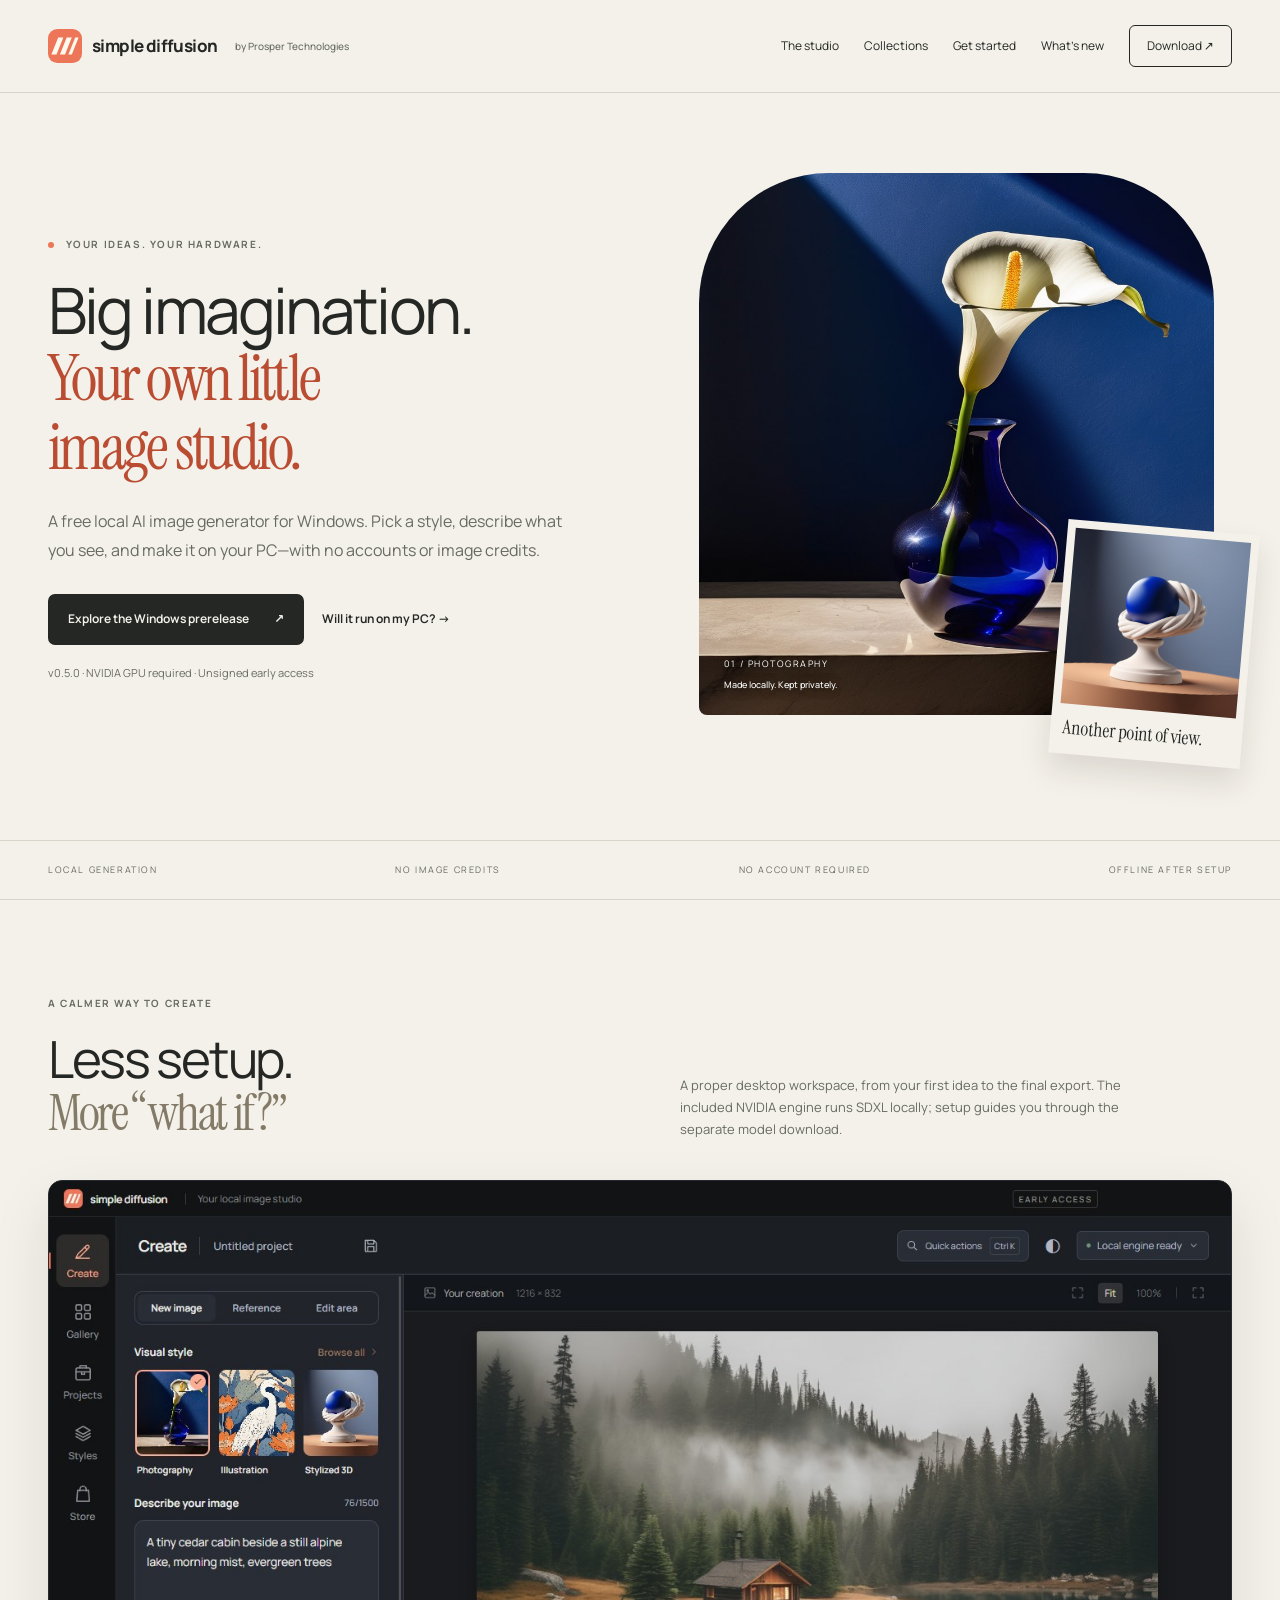
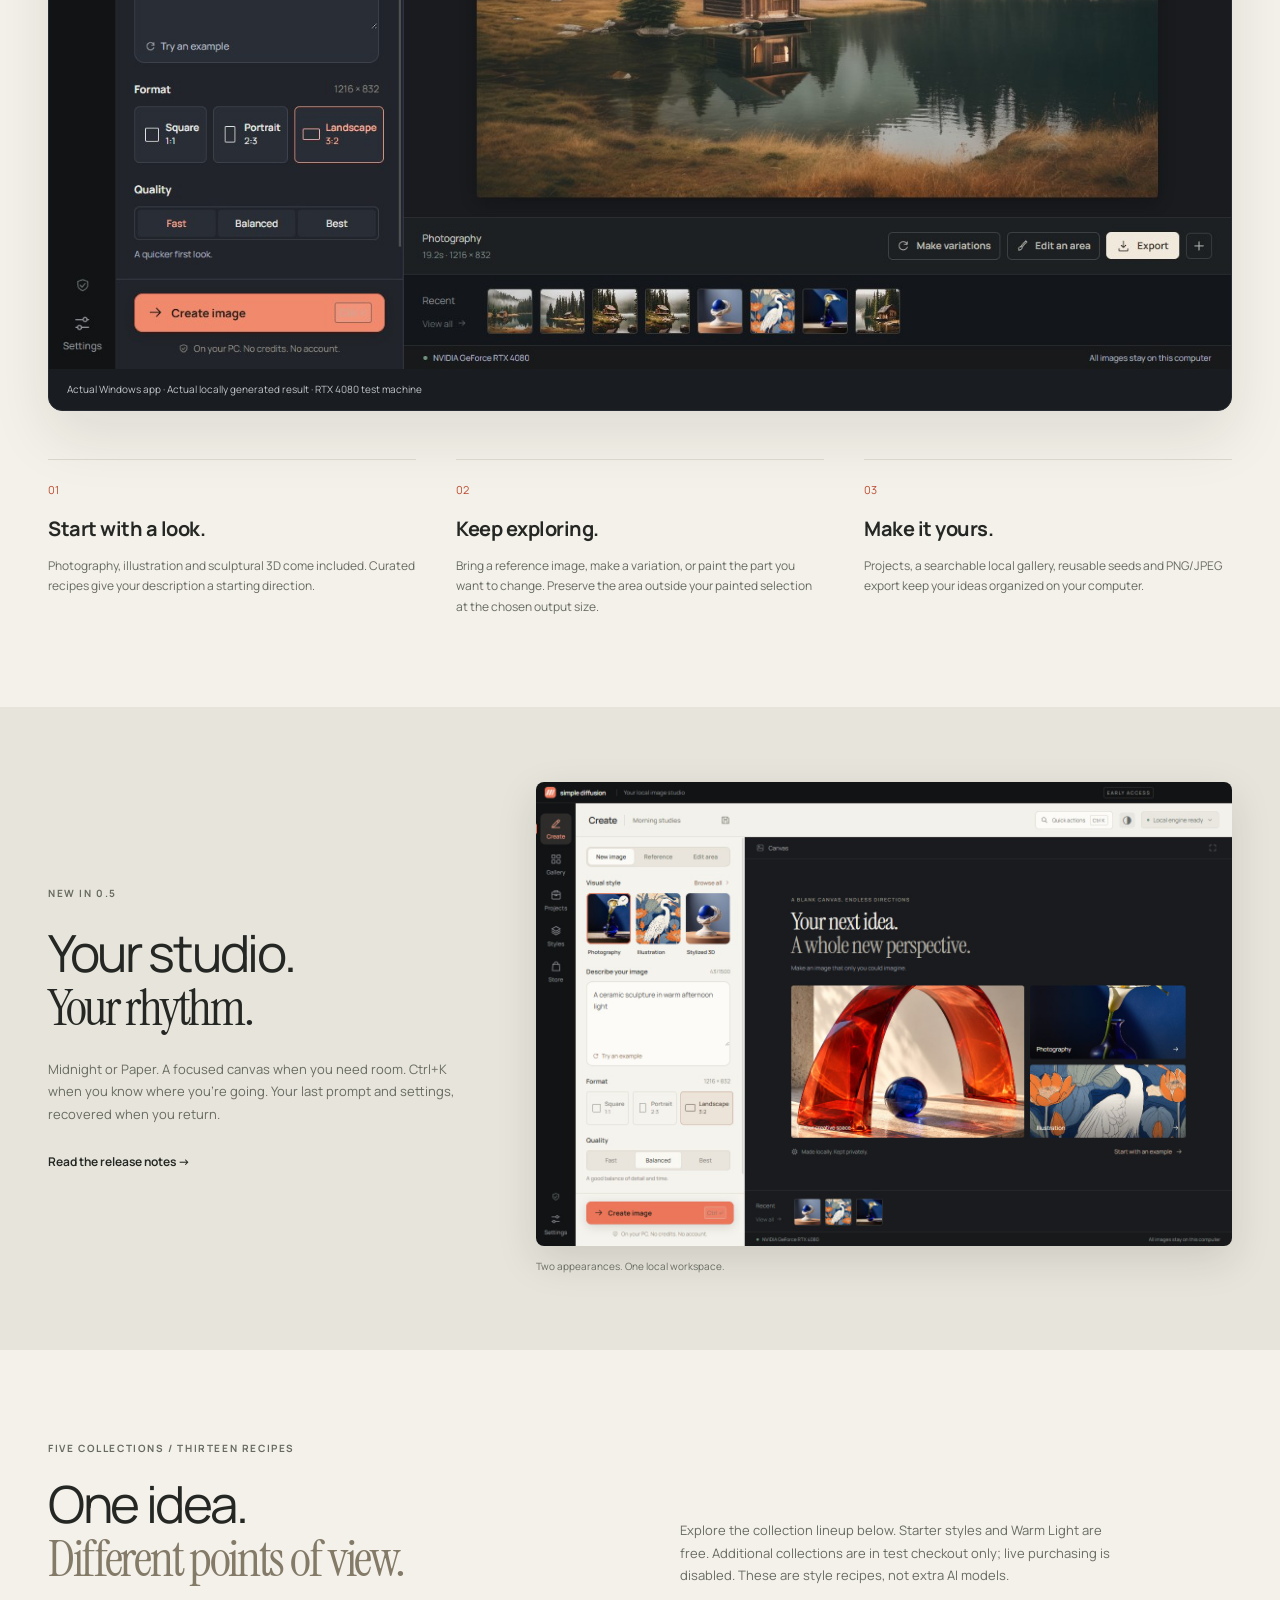
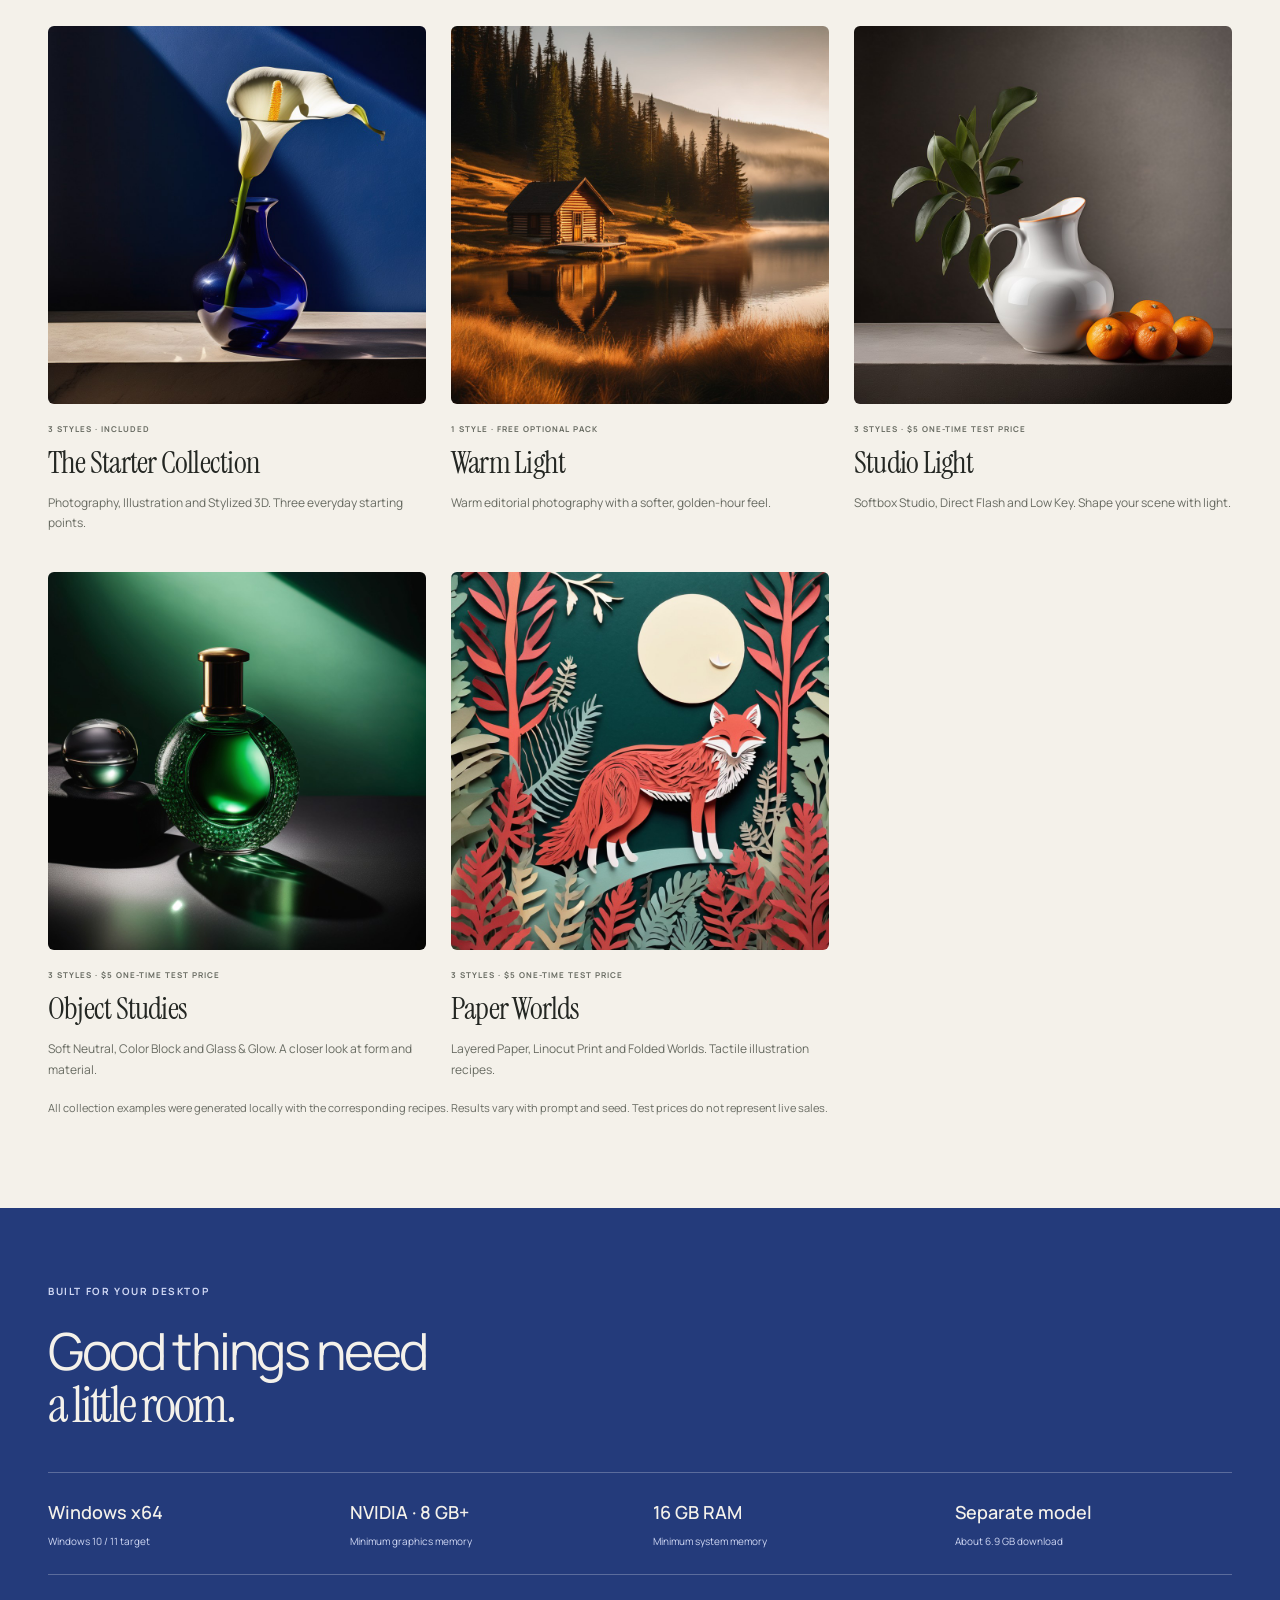
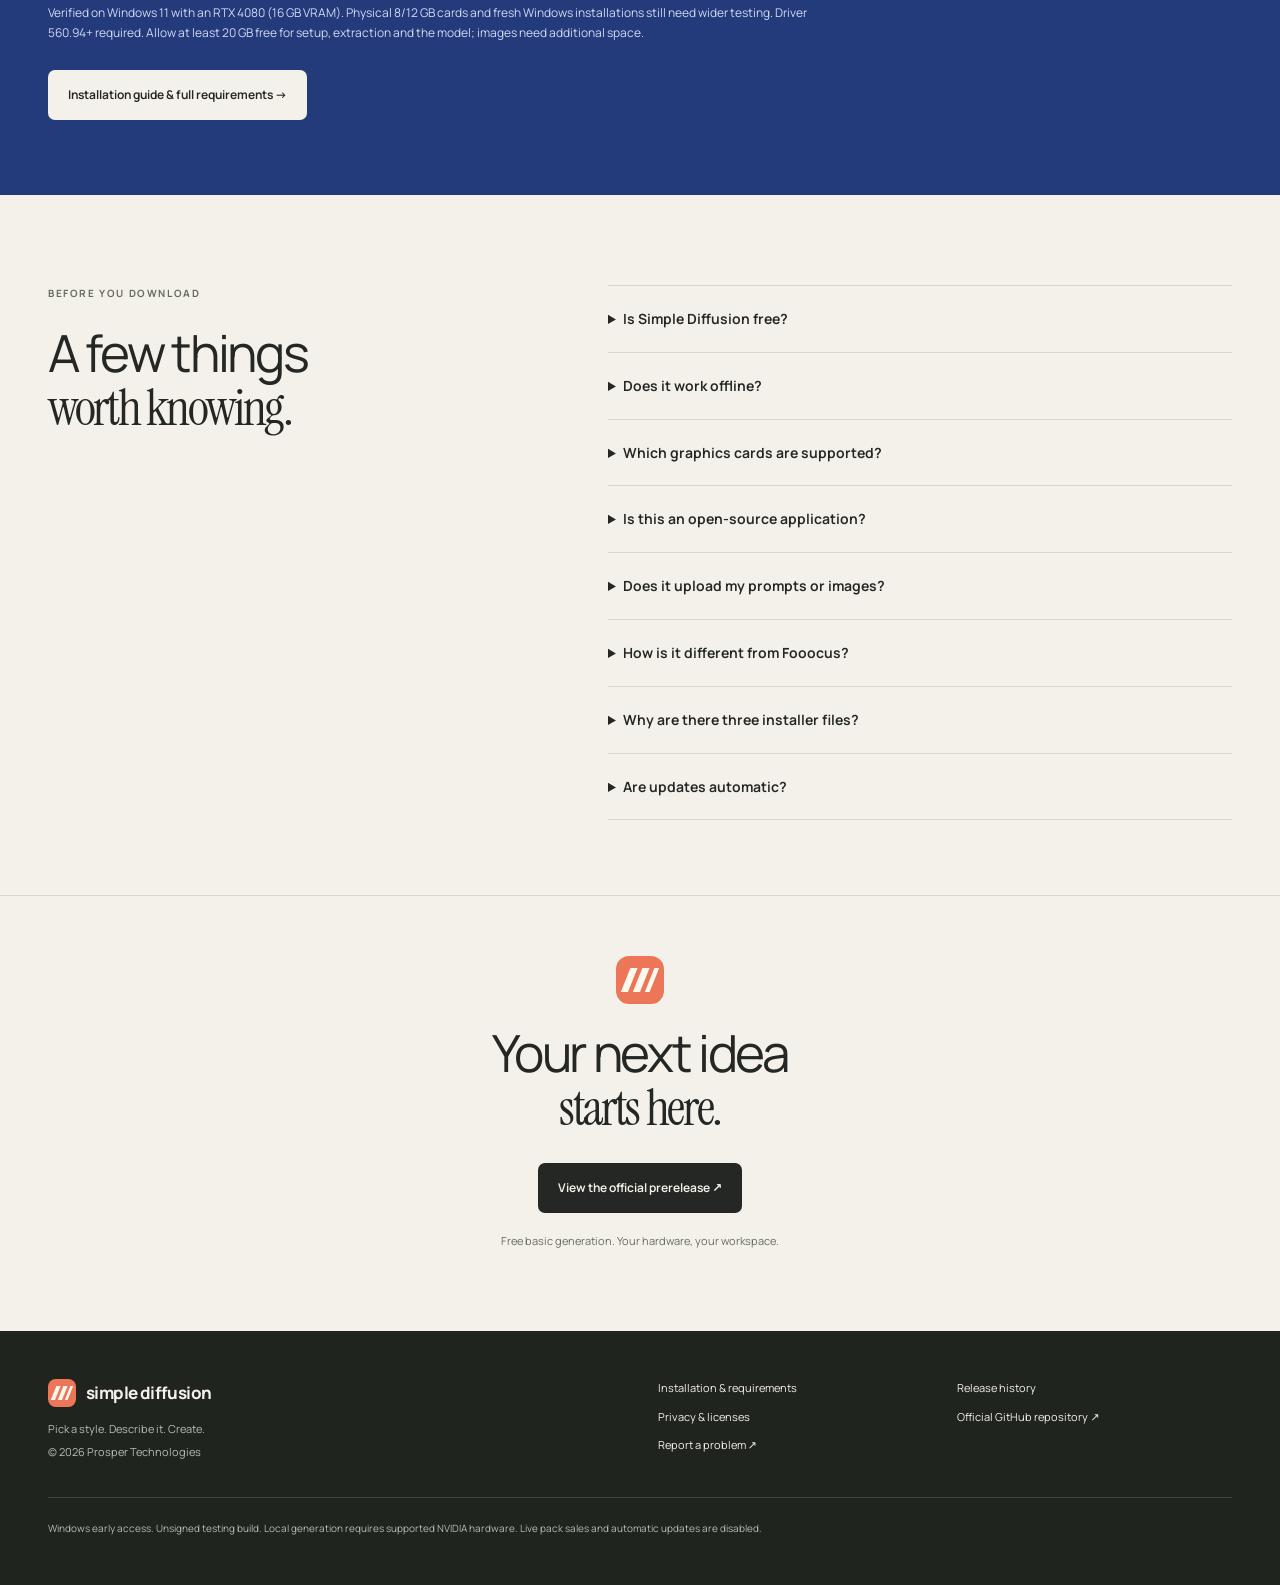
==== docs/index.html @ 2682911a "Rebuild Simple Diffusion product site and document 0.5.0 prerelease" ====
<!doctype html><html lang="en"><head><meta charset="utf-8"><meta name="viewport" content="width=device-width,initial-scale=1"><title>Simple Diffusion — Free Local AI Image Generator for Windows</title><meta name="description" content="Create images privately on your Windows PC with Simple Diffusion. Free local SDXL generation, curated styles, reference editing, projects and offline use after setup."><meta name="robots" content="index,follow"><link rel="canonical" href="https://prospertechnology.github.io/simple-diffusion/"><meta name="theme-color" content="#f4f1ea"><meta property="og:type" content="website"><meta property="og:title" content="Simple Diffusion — Free Local AI Image Generator for Windows"><meta property="og:description" content="Create images privately on your Windows PC with Simple Diffusion. Free local SDXL generation, curated styles, reference editing, projects and offline use after setup."><meta property="og:url" content="https://prospertechnology.github.io/simple-diffusion/"><meta property="og:image" content="https://prospertechnology.github.io/simple-diffusion/assets/studio.jpg"><meta property="og:image:alt" content="Simple Diffusion Windows studio showing an image generated locally"><meta name="twitter:card" content="summary_large_image"><link rel="icon" href="assets/mark.svg" type="image/svg+xml"><link rel="stylesheet" href="assets/site.css"><script type="application/ld+json">{"@context": "https://schema.org", "@type": "SoftwareApplication", "name": "Simple Diffusion", "applicationCategory": "MultimediaApplication", "operatingSystem": "Windows 10/11 (64-bit)", "softwareVersion": "0.5.0", "description": "Create images privately on your Windows PC with Simple Diffusion. Free local SDXL generation, curated styles, reference editing, projects and offline use after setup.", "url": "https://prospertechnology.github.io/simple-diffusion/", "downloadUrl": "https://github.com/ProsperTechnology/simple-diffusion/releases/tag/v0.5.0", "screenshot": "https://prospertechnology.github.io/simple-diffusion/assets/studio.jpg", "author": {"@type": "Organization", "name": "Prosper Technologies"}, "offers": {"@type": "Offer", "price": "0", "priceCurrency": "USD", "description": "Basic local generation; optional collections are separate."}, "softwareRequirements": "NVIDIA GPU with 8 GB or more VRAM, NVIDIA driver 560.94+, 16 GB RAM; separate SDXL model download."}</script></head><body><a class="skip" href="#main">Skip to content</a><header class="nav"><a class="brand" href="./"><img src="assets/mark.svg" alt="" width="34" height="34">simple diffusion<span>by Prosper Technologies</span></a><nav aria-label="Main navigation"><a href="index.html#features">The studio</a><a href="index.html#collections">Collections</a><a href="guide.html">Get started</a><a href="releases.html">What’s new</a><a class="nav-download" href="https://github.com/ProsperTechnology/simple-diffusion/releases/tag/v0.5.0">Download ↗</a></nav></header><main id="main"><section class="hero wrap"><div class="hero-copy"><div class="eyebrow"><i></i> YOUR IDEAS. YOUR HARDWARE.</div><h1>Big imagination.<br><em>Your own little<br>image studio.</em></h1><p class="lead">A free local AI image generator for Windows. Pick a style, describe what you see, and make it on your PC—with no accounts or image credits.</p><div class="hero-actions"><a class="button" href="https://github.com/ProsperTechnology/simple-diffusion/releases/tag/v0.5.0">Explore the Windows prerelease <span>↗</span></a><a class="text-link" href="guide.html#requirements">Will it run on my PC? →</a></div><p class="fine">v0.5.0 · NVIDIA GPU required · Unsigned early access</p></div><div class="hero-art"><img src="assets/photography.jpg" alt="Sculptural cobalt and cream vase with a white calla lily, generated locally in Simple Diffusion" width="960" height="960" fetchpriority="high"><span class="image-label">01 / PHOTOGRAPHY<br><b>Made locally. Kept privately.</b></span><div class="small-art"><img src="assets/sculpture.jpg" alt="Locally generated sculptural 3D study" width="960" height="960"><span>Another point of view.</span></div></div></section>
<div class="promise wrap"><span>LOCAL GENERATION</span><span>NO IMAGE CREDITS</span><span>NO ACCOUNT REQUIRED</span><span>OFFLINE AFTER SETUP</span></div>
<section class="studio-section wrap" id="features"><div class="section-heading"><span class="eyebrow">A CALMER WAY TO CREATE</span><h2>Less setup.<br><em>More “what if?”</em></h2><p>A proper desktop workspace, from your first idea to the final export. The included NVIDIA engine runs SDXL locally; setup guides you through the separate model download.</p></div><figure class="app-shot"><img src="assets/studio.jpg" alt="Simple Diffusion 0.5 Midnight interface showing a locally generated alpine cabin, prompt controls, style selection and export tools" width="1440" height="960" loading="lazy"><figcaption>Actual Windows app · Actual locally generated result · RTX 4080 test machine</figcaption></figure><div class="feature-grid"><article><span>01</span><h3>Start with a look.</h3><p>Photography, illustration and sculptural 3D come included. Curated recipes give your description a starting direction.</p></article><article><span>02</span><h3>Keep exploring.</h3><p>Bring a reference image, make a variation, or paint the part you want to change. Preserve the area outside your painted selection at the chosen output size.</p></article><article><span>03</span><h3>Make it yours.</h3><p>Projects, a searchable local gallery, reusable seeds and PNG/JPEG export keep your ideas organized on your computer.</p></article></div></section>
<section class="new-section"><div class="wrap new-grid"><div><span class="eyebrow">NEW IN 0.5</span><h2>Your studio.<br><em>Your rhythm.</em></h2><p>Midnight or Paper. A focused canvas when you need room. Ctrl+K when you know where you’re going. Your last prompt and settings, recovered when you return.</p><a class="text-link" href="releases.html">Read the release notes →</a></div><figure><img src="assets/paper-studio.jpg" alt="Simple Diffusion in the alternative Paper appearance" width="1440" height="960" loading="lazy"><figcaption>Two appearances. One local workspace.</figcaption></figure></div></section>
<section class="wrap collections" id="collections"><div class="section-heading"><span class="eyebrow">FIVE COLLECTIONS / THIRTEEN RECIPES</span><h2>One idea.<br><em>Different points of view.</em></h2><p>Explore the collection lineup below. Starter styles and Warm Light are free. Additional collections are in test checkout only; live purchasing is disabled. These are style recipes, not extra AI models.</p></div><div class="pack-grid"><article class="pack"><img src="assets/photography.jpg" alt="Locally generated The Starter Collection example" width="960" height="960" loading="lazy"><div><span class="eyebrow">3 styles · Included</span><h3>The Starter Collection</h3><p>Photography, Illustration and Stylized 3D. Three everyday starting points.</p></div></article><article class="pack"><img src="assets/warm-light.jpg" alt="Locally generated Warm Light example" width="960" height="960" loading="lazy"><div><span class="eyebrow">1 style · Free optional pack</span><h3>Warm Light</h3><p>Warm editorial photography with a softer, golden-hour feel.</p></div></article><article class="pack"><img src="assets/studio-light.jpg" alt="Locally generated Studio Light example" width="960" height="960" loading="lazy"><div><span class="eyebrow">3 styles · $5 one-time TEST price</span><h3>Studio Light</h3><p>Softbox Studio, Direct Flash and Low Key. Shape your scene with light.</p></div></article><article class="pack"><img src="assets/object-studies.jpg" alt="Locally generated Object Studies example" width="960" height="960" loading="lazy"><div><span class="eyebrow">3 styles · $5 one-time TEST price</span><h3>Object Studies</h3><p>Soft Neutral, Color Block and Glass & Glow. A closer look at form and material.</p></div></article><article class="pack"><img src="assets/paper-worlds.jpg" alt="Locally generated Paper Worlds example" width="960" height="960" loading="lazy"><div><span class="eyebrow">3 styles · $5 one-time TEST price</span><h3>Paper Worlds</h3><p>Layered Paper, Linocut Print and Folded Worlds. Tactile illustration recipes.</p></div></article></div><p class="fine">All collection examples were generated locally with the corresponding recipes. Results vary with prompt and seed. Test prices do not represent live sales.</p></section>
<section class="requirements-band"><div class="wrap"><span class="eyebrow">BUILT FOR YOUR DESKTOP</span><h2>Good things need<br><em>a little room.</em></h2><div class="requirements-grid"><div><b>Windows x64</b><span>Windows 10 / 11 target</span></div><div><b>NVIDIA · 8 GB+</b><span>Minimum graphics memory</span></div><div><b>16 GB RAM</b><span>Minimum system memory</span></div><div><b>Separate model</b><span>About 6.9 GB download</span></div></div><p>Verified on Windows 11 with an RTX 4080 (16 GB VRAM). Physical 8/12 GB cards and fresh Windows installations still need wider testing. Driver 560.94+ required. Allow at least 20 GB free for setup, extraction and the model; images need additional space.</p><a class="button light" href="guide.html">Installation guide & full requirements →</a></div></section>
<section class="wrap faq"><div><span class="eyebrow">BEFORE YOU DOWNLOAD</span><h2>A few things<br><em>worth knowing.</em></h2></div><div><details><summary>Is Simple Diffusion free?</summary><p>Basic local image generation and the three starter styles are free, with no image credits or account requirement. Warm Light is a free optional recipe pack. Three additional collections currently have $5 one-time TEST checkout pages; live sales are disabled.</p></details><details><summary>Does it work offline?</summary><p>Generation works offline after the separate model download and setup. Model setup needs internet access. Opening GitHub release pages or the optional test checkout opens an external website.</p></details><details><summary>Which graphics cards are supported?</summary><p>This release requires an NVIDIA GPU with at least 8 GB VRAM, driver 560.94 or newer, and 16 GB system RAM. It has been tested on an RTX 4080 with 16 GB VRAM. Physical 8 GB and 12 GB cards still need validation. AMD, Intel, CPU-only and macOS generation are not supported in this release.</p></details><details><summary>Is this an open-source application?</summary><p>No. This repository contains public product information and release downloads. Application source is maintained privately. Third-party components retain their own licenses.</p></details><details><summary>Does it upload my prompts or images?</summary><p>The app generates locally, has no telemetry and sends no prompts or images to an image-generation service. Its gallery, projects, references and draft recovery are stored on your PC. External GitHub and Lemon Squeezy pages have their own privacy policies.</p></details><details><summary>How is it different from Fooocus?</summary><p>Simple Diffusion focuses on a Windows desktop workflow: an installer, curated recipe styles, projects, a local gallery and guided editing. No head-to-head quality, speed or memory superiority has been established.</p></details><details><summary>Why are there three installer files?</summary><p>The bundled NVIDIA engine is large. Download the setup .exe and both numbered .bin files from the same release, keep all three together, and open the setup .exe. Model weights download separately.</p></details><details><summary>Are updates automatic?</summary><p>The app contains an updater designed to verify a signed release manifest and a Windows-signed installer. Live update checks and installation are disabled in this unsigned early-access build. Use the official release page for manual downloads.</p></details></div></section><section class="wrap final-cta"><img src="assets/mark.svg" alt="" width="48" height="48"><h2>Your next idea<br><em>starts here.</em></h2><a class="button" href="https://github.com/ProsperTechnology/simple-diffusion/releases/tag/v0.5.0">View the official prerelease ↗</a><p class="fine">Free basic generation. Your hardware, your workspace.</p></section></main><footer class="footer"><div><a class="brand" href="./"><img src="assets/mark.svg" alt="" width="28" height="28">simple diffusion</a><p>Pick a style. Describe it. Create.</p><small>© 2026 Prosper Technologies</small></div><div><a href="guide.html">Installation & requirements</a><a href="releases.html">Release history</a><a href="privacy.html">Privacy & licenses</a><a href="https://github.com/ProsperTechnology/simple-diffusion">Official GitHub repository ↗</a><a href="https://github.com/ProsperTechnology/simple-diffusion/issues">Report a problem ↗</a></div><p class="footnote">Windows early access. Unsigned testing build. Local generation requires supported NVIDIA hardware. Live pack sales and automatic updates are disabled.</p></footer></body></html>
---- docs/assets/site.css ----
@font-face{font-family:Manrope;src:url(Manrope.ttf) format('truetype');font-weight:200 800;font-display:swap}@font-face{font-family:Editorial;src:url(InstrumentSerif.ttf) format('truetype');font-display:swap}
:root{--paper:#f4f1ea;--ink:#242723;--muted:#686b62;--line:#d9d5ca;--accent:#ba4c32;--coral:#ed7658;--blue:#243b7b;font:14px/1.7 Manrope,system-ui,sans-serif;color:var(--ink);background:var(--paper);scroll-behavior:smooth}*{box-sizing:border-box}body{margin:0}a{color:inherit;text-underline-offset:4px}img{display:block;max-width:100%;height:auto}button,input{font:inherit}h1,h2,h3,p,figure{margin:0}h1,h2{font-weight:400;letter-spacing:-.045em;line-height:1.03}h1{font-size:clamp(46px,5vw,78px)}h2{font-size:clamp(38px,4vw,58px)}h1 em,h2 em{font-family:Editorial,Georgia,serif;font-weight:400;font-style:normal}h3{font-size:20px;letter-spacing:-.025em;line-height:1.25}p{color:var(--muted)}.wrap{max-width:1280px;margin:auto;padding-left:48px;padding-right:48px}.nav{display:flex;justify-content:space-between;align-items:center;gap:24px;padding:25px 48px;border-bottom:1px solid var(--line);max-width:1536px;margin:auto}.brand{display:flex;align-items:center;gap:10px;text-decoration:none;font-size:17px;font-weight:750;letter-spacing:-.6px;white-space:nowrap}.brand>span{font-size:10px;font-weight:500;letter-spacing:0;margin-left:8px;color:var(--muted)}.nav nav{display:flex;align-items:center;gap:25px;font-size:12px}.nav nav a{text-decoration:none}.nav a:hover,.text-link:hover{color:var(--accent)}.nav-download{padding:10px 17px;border:1px solid var(--ink);border-radius:6px}.hero{display:grid;grid-template-columns:1.1fr 1fr;gap:65px;align-items:center;padding-top:80px;padding-bottom:95px}.eyebrow{display:block;font-size:10px;font-weight:700;letter-spacing:1.6px;text-transform:uppercase;color:var(--muted);margin-bottom:24px}.eyebrow i{display:inline-block;width:6px;height:6px;background:var(--coral);border-radius:50%;margin-right:8px;vertical-align:middle}.hero h1 em{color:var(--accent)}.lead{font-size:16px;line-height:1.8;margin-top:26px;max-width:520px}.hero-actions{display:flex;flex-wrap:wrap;align-items:center;gap:18px;margin-top:30px}.button{display:inline-flex;align-items:center;justify-content:space-between;gap:25px;background:var(--ink);color:var(--paper);padding:15px 20px;font-size:12px;font-weight:650;border-radius:7px;text-decoration:none;transition:transform .2s,background .2s}.button:hover{background:var(--accent);transform:translateY(-2px)}.text-link{font-size:12px;font-weight:650;text-decoration:none}.fine{font-size:11px;line-height:1.8;margin-top:18px}.hero-art{position:relative;padding-right:18px;padding-bottom:30px}.hero-art>img{width:100%;border-radius:130px 130px 8px 8px;aspect-ratio:.95;object-fit:cover}.image-label{position:absolute;bottom:53px;left:25px;color:#fff;font-size:9px;letter-spacing:1.5px;text-shadow:0 1px 12px #000}.image-label b{display:block;letter-spacing:0;font-weight:500;margin-top:6px}.small-art{position:absolute;width:36%;right:-18px;bottom:-16px;padding:8px;background:var(--paper);transform:rotate(5deg);box-shadow:0 15px 30px #25221620}.small-art img{aspect-ratio:1;object-fit:cover}.small-art span{display:block;font-family:Editorial,serif;font-size:19px;padding:8px 4px 2px}.promise{display:flex;justify-content:space-between;border-top:1px solid var(--line);border-bottom:1px solid var(--line);padding-top:21px;padding-bottom:21px;font-size:9px;letter-spacing:1.6px;color:var(--muted)}.studio-section{padding-top:95px;padding-bottom:90px}.section-heading{display:grid;grid-template-columns:1fr 1fr;gap:20px 80px;align-items:end;margin-bottom:40px}.section-heading .eyebrow{grid-column:1/-1;margin:0}.section-heading p{font-size:13px;max-width:450px}.section-heading h2 em{color:#837a68}.app-shot{background:#191c21;border:1px solid #272b31;border-radius:14px;overflow:hidden;box-shadow:0 25px 60px #201e181a}.app-shot img{width:100%}.app-shot figcaption{padding:12px 18px;color:#c1c7cc;font-size:10px}.feature-grid{display:grid;grid-template-columns:repeat(3,1fr);gap:40px;margin-top:48px}.feature-grid article{border-top:1px solid var(--line);padding-top:17px}.feature-grid article>span{color:var(--accent);font-size:11px}.feature-grid h3{margin:15px 0}.feature-grid p{font-size:12px}.new-section{background:#e7e4db;padding:75px 0}.new-grid{display:grid;grid-template-columns:.75fr 1.25fr;align-items:center;gap:70px}.new-grid p{font-size:13px;margin:24px 0}.new-grid figure img{border-radius:8px;box-shadow:0 14px 40px #201e1820}.new-grid figcaption{font-size:10px;color:var(--muted);margin-top:12px}.collections{padding-top:90px;padding-bottom:90px}.pack-grid{display:grid;grid-template-columns:repeat(3,1fr);gap:38px 25px}.pack img{aspect-ratio:1;object-fit:cover;border-radius:6px}.pack div{padding-top:18px}.pack .eyebrow{font-size:8px;margin:0 0 9px;letter-spacing:1px}.pack h3{font-family:Editorial,Georgia,serif;font-size:31px;font-weight:400}.pack p{font-size:12px;margin-top:10px}.requirements-band{background:var(--blue);color:var(--paper);padding:75px 0}.requirements-band .eyebrow,.requirements-band p{color:#d0d8f4}.requirements-grid{display:grid;grid-template-columns:repeat(4,1fr);gap:25px;margin:40px 0 28px;border-top:1px solid #ffffff40;border-bottom:1px solid #ffffff40;padding:24px 0}.requirements-grid b{font-size:18px;font-weight:550}.requirements-grid span{display:block;font-size:10px;color:#d0d8f4;margin-top:5px}.requirements-band p{font-size:12px;max-width:760px}.requirements-band .button{margin-top:26px}.button.light{background:var(--paper);color:var(--ink)}.faq{display:grid;grid-template-columns:1fr 1.3fr;gap:80px;padding-top:90px;padding-bottom:75px}details{border-bottom:1px solid var(--line);padding:21px 0}details:first-child{border-top:1px solid var(--line)}summary{cursor:pointer;font-size:14px;font-weight:650;padding-right:20px}details p{font-size:12px;margin-top:15px}.final-cta{border-top:1px solid var(--line);padding-top:60px;padding-bottom:80px;text-align:center}.final-cta img{margin:0 auto 22px}.final-cta .button{margin-top:28px}.footer{background:#20241f;color:var(--paper);padding:48px;display:grid;grid-template-columns:1fr 1fr;gap:35px;max-width:1536px;margin:auto}.footer p,.footer small{color:#b5bdb0;font-size:11px;margin-top:12px}.footer>div:nth-child(2){display:grid;grid-template-columns:1fr 1fr;gap:10px 25px;font-size:11px;align-content:start}.footer a{text-decoration:none}.footer .footnote{grid-column:1/-1;border-top:1px solid #ffffff25;padding-top:22px;margin:0;font-size:10px}.article{max-width:960px;padding-top:70px;padding-bottom:90px}.article h2{font-family:Editorial,serif;font-size:38px;margin:48px 0 18px;letter-spacing:-1px}.article h3{margin:30px 0 12px}.article p{margin:15px 0;font-size:14px}.article .lead{font-size:17px}.article ul,.article ol{padding-left:24px;color:var(--muted)}.article li{padding:5px 0}.article .steps li{margin:15px 0}.article table{border-collapse:collapse;width:100%;font-size:12px;margin:24px 0}.article td,.article th{padding:16px 12px;border-bottom:1px solid var(--line);text-align:left;vertical-align:top}.article td:first-child{width:25%;font-weight:600}.article code{font-size:11px;word-break:break-word;background:#e4e0d7;padding:3px 5px;border-radius:3px}.notice,.release-summary{padding:24px 28px;border:1px solid #c7b69d;background:#ede6d8;border-radius:8px;margin:32px 0}.notice p,.release-summary p{margin-bottom:0}.article h2 small{font:11px Manrope,sans-serif;color:var(--muted);display:block;margin-top:12px;letter-spacing:0}.history p{border-bottom:1px solid var(--line);padding-bottom:20px}.history b{display:inline-block;min-width:65px;color:var(--ink)}.skip{position:absolute;left:16px;top:-80px;padding:12px;background:var(--ink);color:white;z-index:10}.skip:focus{top:10px}:focus-visible{outline:3px solid var(--accent);outline-offset:5px}
@media(min-width:1550px){.hero{padding-top:100px;padding-bottom:120px}}@media(max-width:1100px){.brand>span{display:none}.nav nav{gap:18px}.hero{gap:40px}.hero h1{font-size:60px}.hero-actions{gap:16px}.section-heading{gap:20px 45px}.new-grid{gap:35px}.wrap{padding-left:32px;padding-right:32px}.nav{padding:22px 32px}}@media(max-width:760px){.nav{flex-wrap:wrap;padding:20px 24px;gap:18px}.nav nav{width:100%;justify-content:space-between;gap:12px;font-size:10px}.nav-download{padding:6px 10px}.wrap{padding-left:24px;padding-right:24px}.hero{grid-template-columns:1fr;padding-top:45px;padding-bottom:65px;gap:38px}.hero h1{font-size:58px}.hero-art{max-width:480px;margin:auto;padding-right:30px}.small-art{right:0}.promise{display:grid;grid-template-columns:1fr 1fr;gap:16px;font-size:8px}.section-heading{grid-template-columns:1fr;gap:20px}.section-heading .eyebrow{grid-column:auto}.feature-grid{grid-template-columns:1fr;gap:24px;margin-top:32px}.studio-section,.collections{padding-top:60px;padding-bottom:60px}.new-grid{grid-template-columns:1fr;gap:30px}.new-section{padding:50px 0}.pack-grid{grid-template-columns:1fr 1fr;gap:30px 18px}.pack h3{font-size:26px}.pack p{font-size:11px}.requirements-grid{grid-template-columns:1fr 1fr;gap:25px}.requirements-band{padding:55px 0}.requirements-grid b{font-size:16px}.faq{grid-template-columns:1fr;gap:30px;padding-top:60px;padding-bottom:55px}.footer{padding:35px 24px;grid-template-columns:1fr}.footer>div:nth-child(2){gap:15px}.article{padding-top:50px;padding-bottom:65px}.article h1{font-size:54px}.article td,.article th{padding:12px 6px}.article td:first-child{width:28%}.app-shot{border-radius:7px}.app-shot figcaption{font-size:8px;padding:10px}.lead{font-size:15px}.brand{font-size:16px}.fine{font-size:10px}}@media(prefers-reduced-motion:reduce){:root{scroll-behavior:auto}*{transition:none!important}}
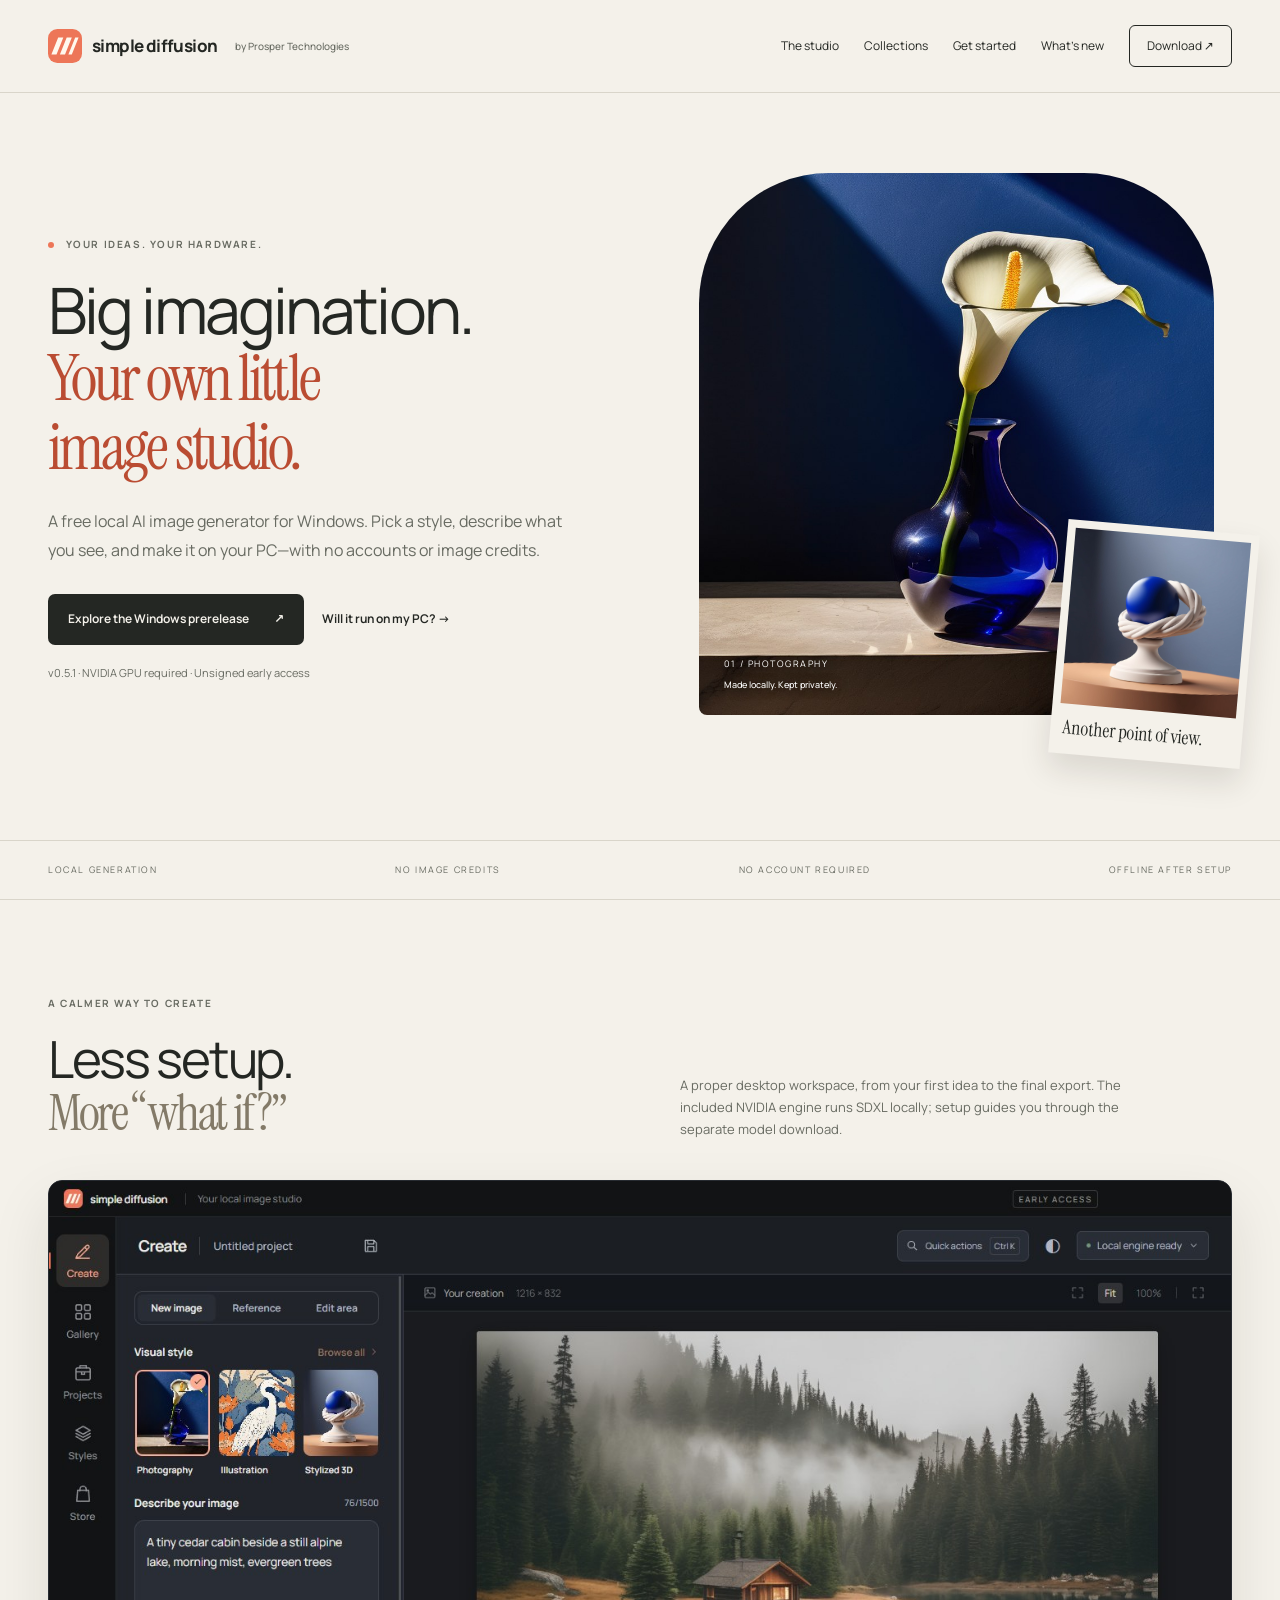
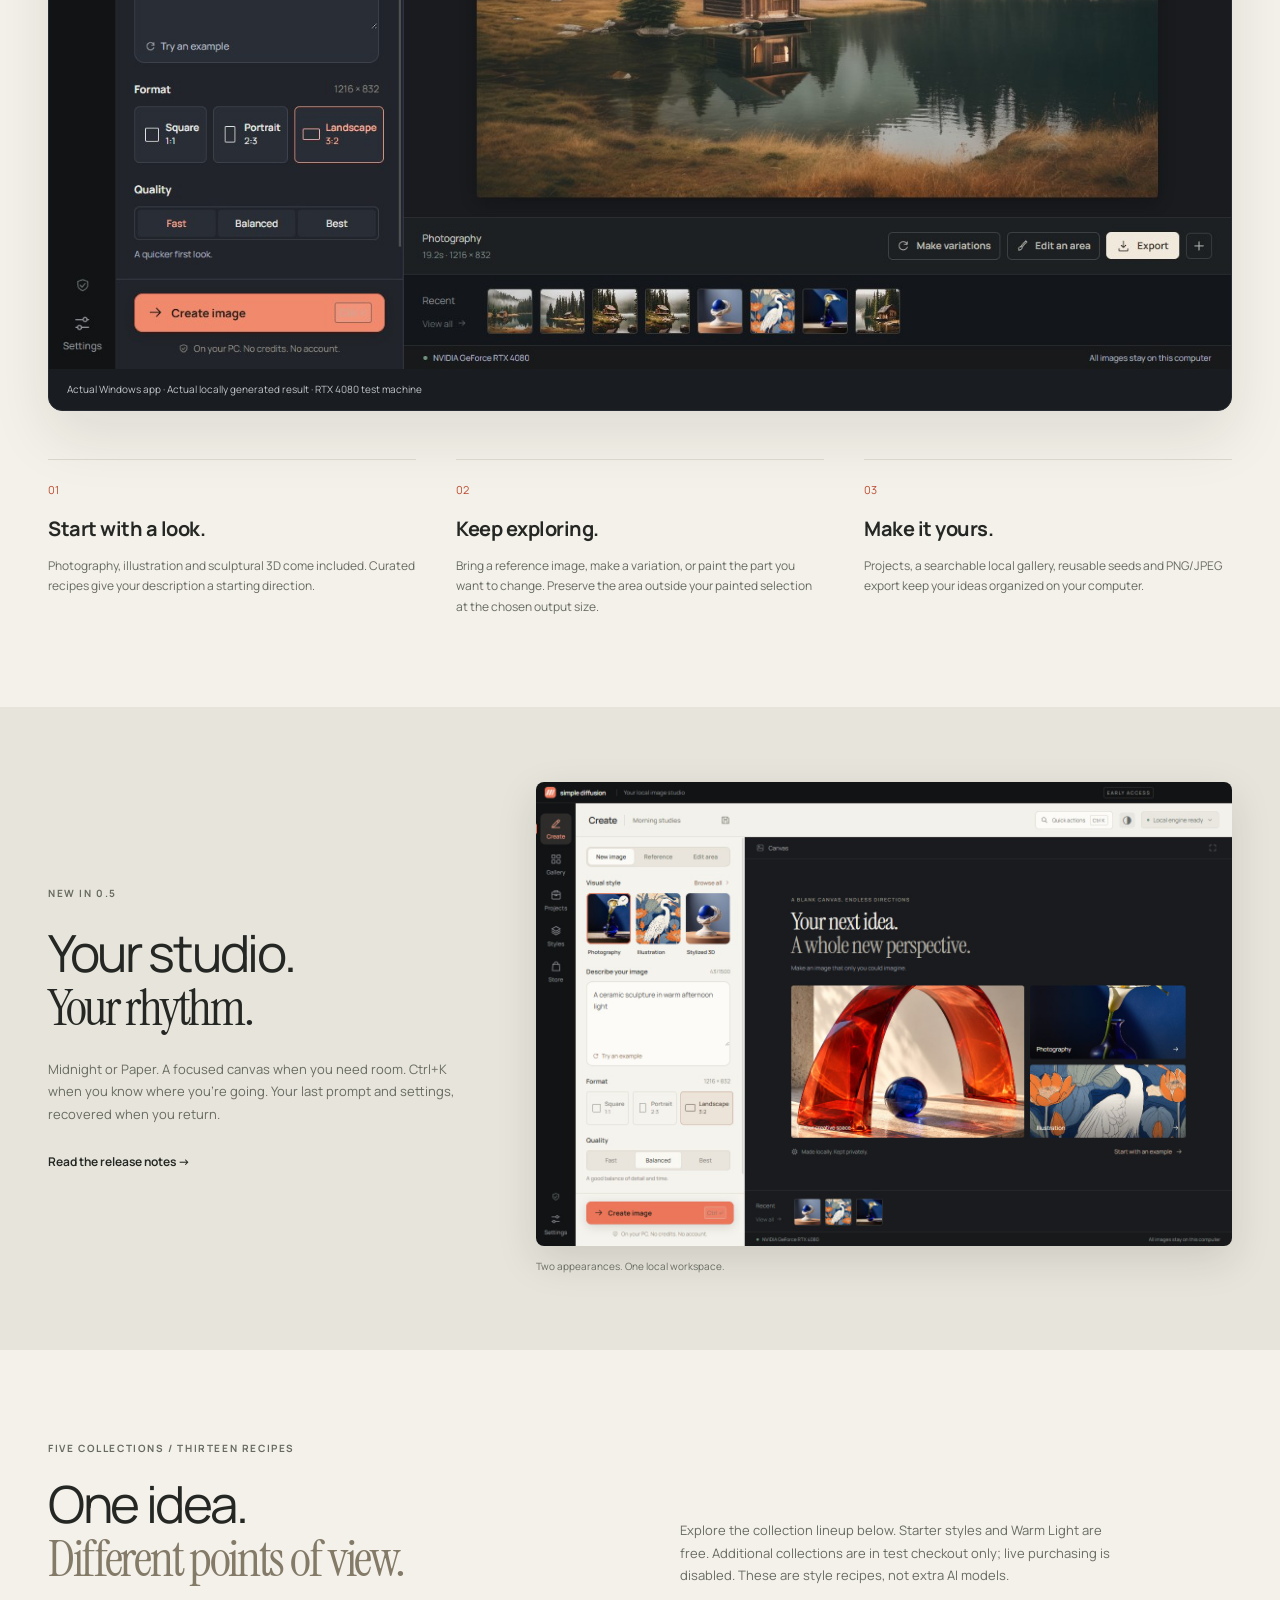
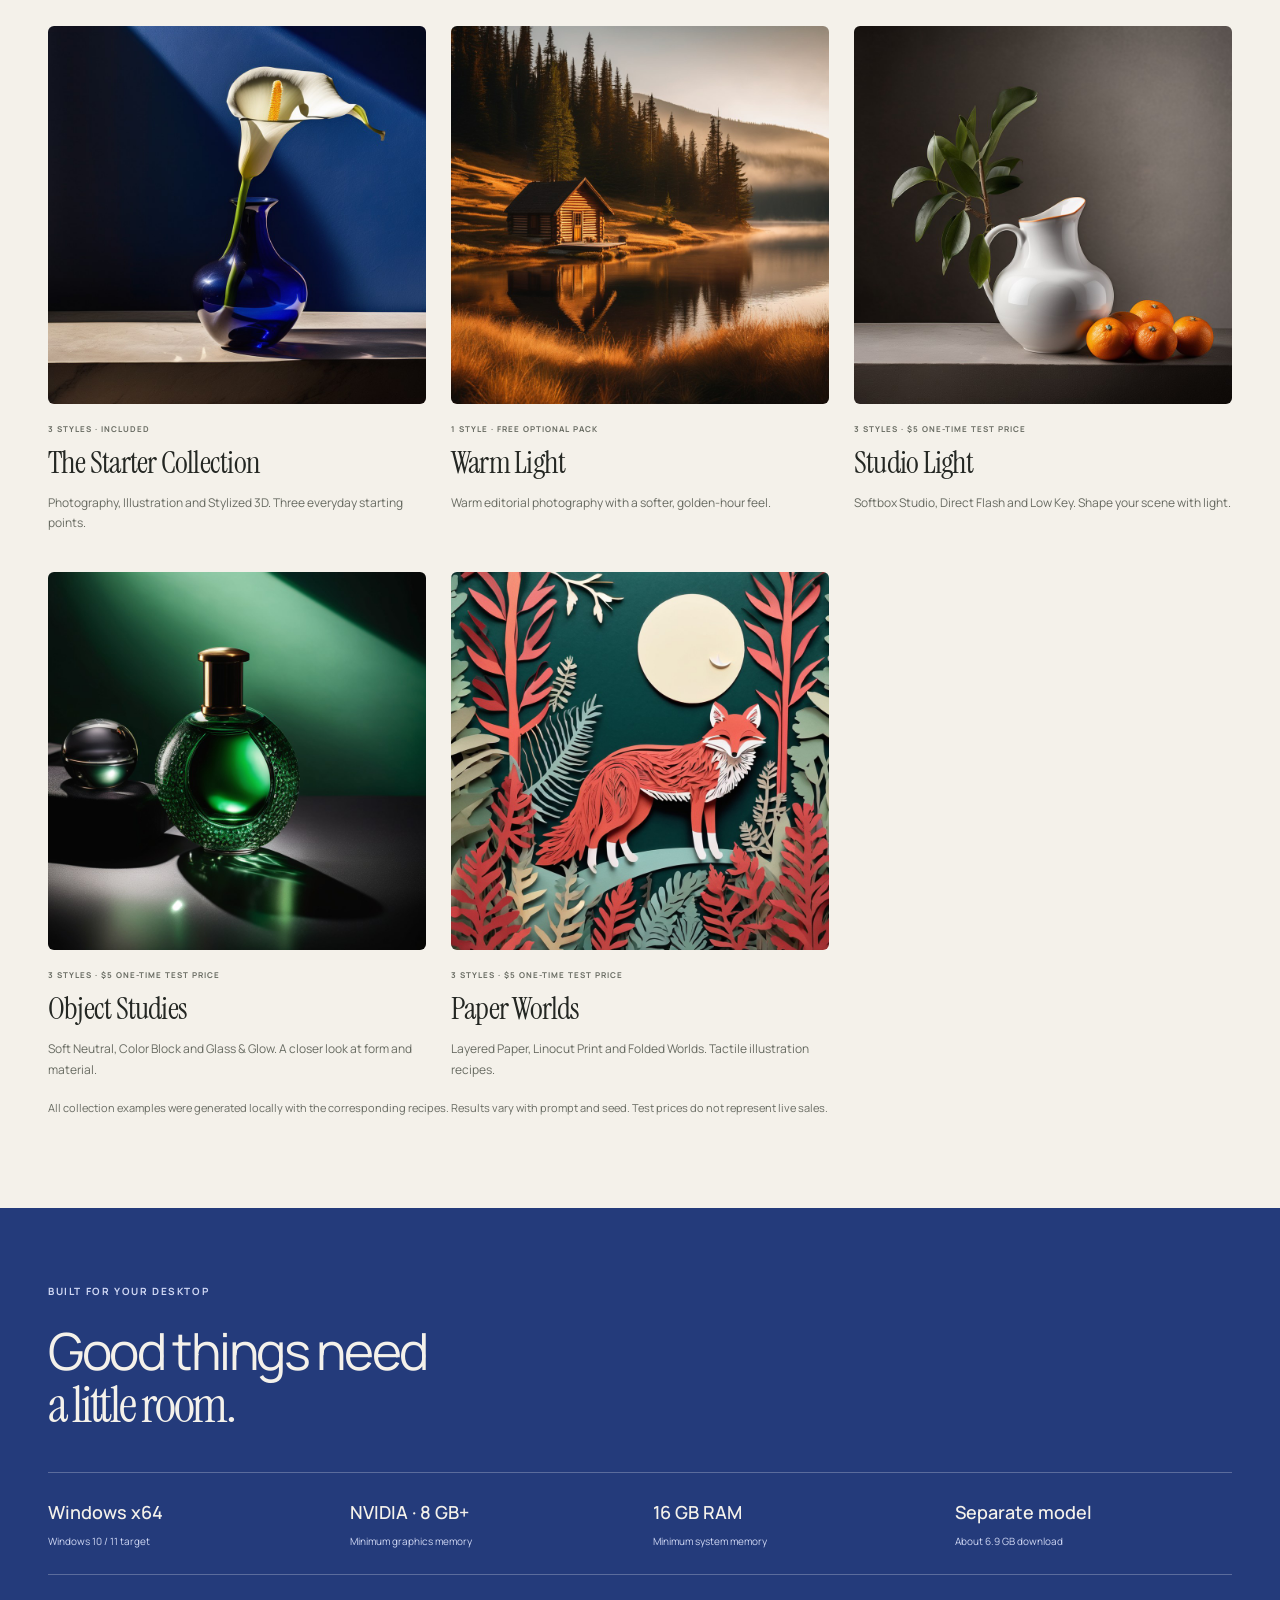
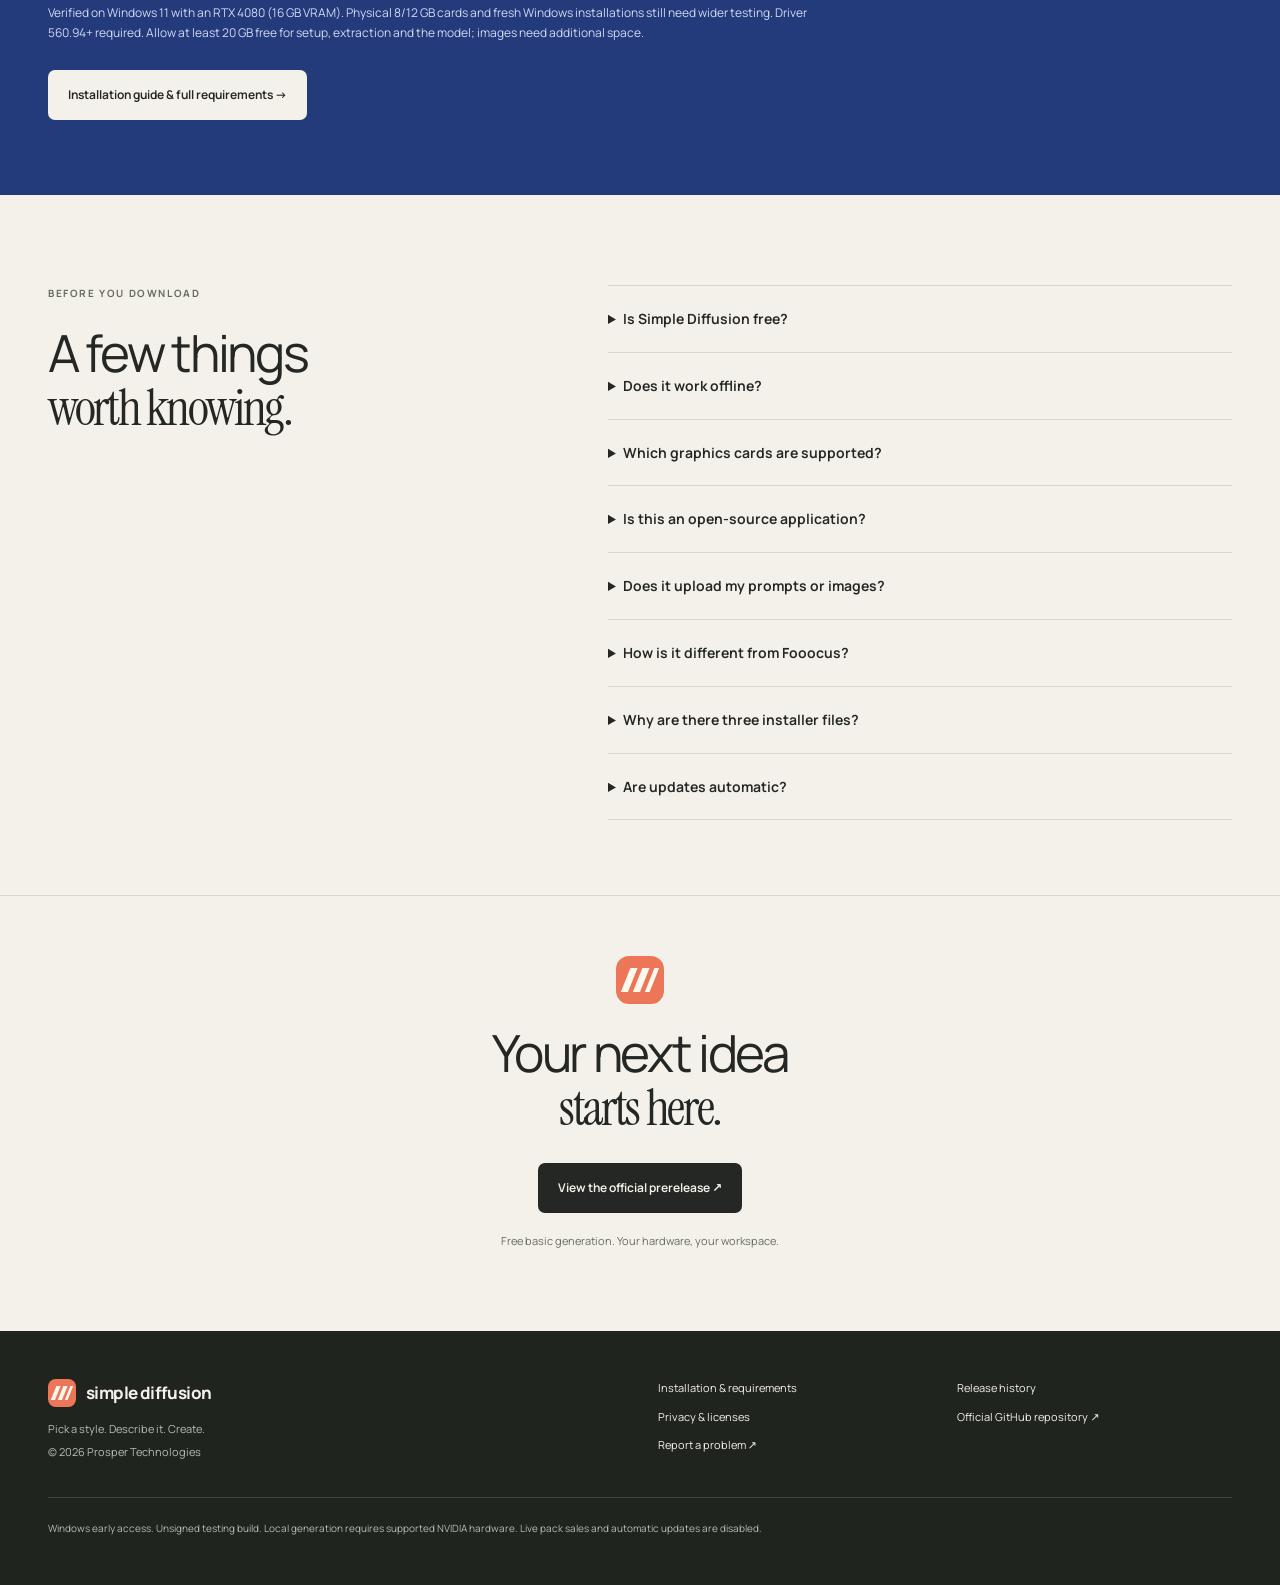
==== commit ce81c2fe: "Document 0.5.1 release hardening and protection limits" ====
--- a/docs/index.html
+++ b/docs/index.html
@@ -1,7 +1,7 @@
-<!doctype html><html lang="en"><head><meta charset="utf-8"><meta name="viewport" content="width=device-width,initial-scale=1"><title>Simple Diffusion — Free Local AI Image Generator for Windows</title><meta name="description" content="Create images privately on your Windows PC with Simple Diffusion. Free local SDXL generation, curated styles, reference editing, projects and offline use after setup."><meta name="robots" content="index,follow"><link rel="canonical" href="https://prospertechnology.github.io/simple-diffusion/"><meta name="theme-color" content="#f4f1ea"><meta property="og:type" content="website"><meta property="og:title" content="Simple Diffusion — Free Local AI Image Generator for Windows"><meta property="og:description" content="Create images privately on your Windows PC with Simple Diffusion. Free local SDXL generation, curated styles, reference editing, projects and offline use after setup."><meta property="og:url" content="https://prospertechnology.github.io/simple-diffusion/"><meta property="og:image" content="https://prospertechnology.github.io/simple-diffusion/assets/studio.jpg"><meta property="og:image:alt" content="Simple Diffusion Windows studio showing an image generated locally"><meta name="twitter:card" content="summary_large_image"><link rel="icon" href="assets/mark.svg" type="image/svg+xml"><link rel="stylesheet" href="assets/site.css"><script type="application/ld+json">{"@context": "https://schema.org", "@type": "SoftwareApplication", "name": "Simple Diffusion", "applicationCategory": "MultimediaApplication", "operatingSystem": "Windows 10/11 (64-bit)", "softwareVersion": "0.5.0", "description": "Create images privately on your Windows PC with Simple Diffusion. Free local SDXL generation, curated styles, reference editing, projects and offline use after setup.", "url": "https://prospertechnology.github.io/simple-diffusion/", "downloadUrl": "https://github.com/ProsperTechnology/simple-diffusion/releases/tag/v0.5.0", "screenshot": "https://prospertechnology.github.io/simple-diffusion/assets/studio.jpg", "author": {"@type": "Organization", "name": "Prosper Technologies"}, "offers": {"@type": "Offer", "price": "0", "priceCurrency": "USD", "description": "Basic local generation; optional collections are separate."}, "softwareRequirements": "NVIDIA GPU with 8 GB or more VRAM, NVIDIA driver 560.94+, 16 GB RAM; separate SDXL model download."}</script></head><body><a class="skip" href="#main">Skip to content</a><header class="nav"><a class="brand" href="./"><img src="assets/mark.svg" alt="" width="34" height="34">simple diffusion<span>by Prosper Technologies</span></a><nav aria-label="Main navigation"><a href="index.html#features">The studio</a><a href="index.html#collections">Collections</a><a href="guide.html">Get started</a><a href="releases.html">What’s new</a><a class="nav-download" href="https://github.com/ProsperTechnology/simple-diffusion/releases/tag/v0.5.0">Download ↗</a></nav></header><main id="main"><section class="hero wrap"><div class="hero-copy"><div class="eyebrow"><i></i> YOUR IDEAS. YOUR HARDWARE.</div><h1>Big imagination.<br><em>Your own little<br>image studio.</em></h1><p class="lead">A free local AI image generator for Windows. Pick a style, describe what you see, and make it on your PC—with no accounts or image credits.</p><div class="hero-actions"><a class="button" href="https://github.com/ProsperTechnology/simple-diffusion/releases/tag/v0.5.0">Explore the Windows prerelease <span>↗</span></a><a class="text-link" href="guide.html#requirements">Will it run on my PC? →</a></div><p class="fine">v0.5.0 · NVIDIA GPU required · Unsigned early access</p></div><div class="hero-art"><img src="assets/photography.jpg" alt="Sculptural cobalt and cream vase with a white calla lily, generated locally in Simple Diffusion" width="960" height="960" fetchpriority="high"><span class="image-label">01 / PHOTOGRAPHY<br><b>Made locally. Kept privately.</b></span><div class="small-art"><img src="assets/sculpture.jpg" alt="Locally generated sculptural 3D study" width="960" height="960"><span>Another point of view.</span></div></div></section>
+<!doctype html><html lang="en"><head><meta charset="utf-8"><meta name="viewport" content="width=device-width,initial-scale=1"><title>Simple Diffusion — Free Local AI Image Generator for Windows</title><meta name="description" content="Create images privately on your Windows PC with Simple Diffusion. Free local SDXL generation, curated styles, reference editing, projects and offline use after setup."><meta name="robots" content="index,follow"><link rel="canonical" href="https://prospertechnology.github.io/simple-diffusion/"><meta name="theme-color" content="#f4f1ea"><meta property="og:type" content="website"><meta property="og:title" content="Simple Diffusion — Free Local AI Image Generator for Windows"><meta property="og:description" content="Create images privately on your Windows PC with Simple Diffusion. Free local SDXL generation, curated styles, reference editing, projects and offline use after setup."><meta property="og:url" content="https://prospertechnology.github.io/simple-diffusion/"><meta property="og:image" content="https://prospertechnology.github.io/simple-diffusion/assets/studio.jpg"><meta property="og:image:alt" content="Simple Diffusion Windows studio showing an image generated locally"><meta name="twitter:card" content="summary_large_image"><link rel="icon" href="assets/mark.svg" type="image/svg+xml"><link rel="stylesheet" href="assets/site.css"><script type="application/ld+json">{"@context": "https://schema.org", "@type": "SoftwareApplication", "name": "Simple Diffusion", "applicationCategory": "MultimediaApplication", "operatingSystem": "Windows 10/11 (64-bit)", "softwareVersion": "0.5.1", "description": "Create images privately on your Windows PC with Simple Diffusion. Free local SDXL generation, curated styles, reference editing, projects and offline use after setup.", "url": "https://prospertechnology.github.io/simple-diffusion/", "downloadUrl": "https://github.com/ProsperTechnology/simple-diffusion/releases/tag/v0.5.1", "screenshot": "https://prospertechnology.github.io/simple-diffusion/assets/studio.jpg", "author": {"@type": "Organization", "name": "Prosper Technologies"}, "offers": {"@type": "Offer", "price": "0", "priceCurrency": "USD", "description": "Basic local generation; optional collections are separate."}, "softwareRequirements": "NVIDIA GPU with 8 GB or more VRAM, NVIDIA driver 560.94+, 16 GB RAM; separate SDXL model download."}</script></head><body><a class="skip" href="#main">Skip to content</a><header class="nav"><a class="brand" href="./"><img src="assets/mark.svg" alt="" width="34" height="34">simple diffusion<span>by Prosper Technologies</span></a><nav aria-label="Main navigation"><a href="index.html#features">The studio</a><a href="index.html#collections">Collections</a><a href="guide.html">Get started</a><a href="releases.html">What’s new</a><a class="nav-download" href="https://github.com/ProsperTechnology/simple-diffusion/releases/tag/v0.5.1">Download ↗</a></nav></header><main id="main"><section class="hero wrap"><div class="hero-copy"><div class="eyebrow"><i></i> YOUR IDEAS. YOUR HARDWARE.</div><h1>Big imagination.<br><em>Your own little<br>image studio.</em></h1><p class="lead">A free local AI image generator for Windows. Pick a style, describe what you see, and make it on your PC—with no accounts or image credits.</p><div class="hero-actions"><a class="button" href="https://github.com/ProsperTechnology/simple-diffusion/releases/tag/v0.5.1">Explore the Windows prerelease <span>↗</span></a><a class="text-link" href="guide.html#requirements">Will it run on my PC? →</a></div><p class="fine">v0.5.1 · NVIDIA GPU required · Unsigned early access</p></div><div class="hero-art"><img src="assets/photography.jpg" alt="Sculptural cobalt and cream vase with a white calla lily, generated locally in Simple Diffusion" width="960" height="960" fetchpriority="high"><span class="image-label">01 / PHOTOGRAPHY<br><b>Made locally. Kept privately.</b></span><div class="small-art"><img src="assets/sculpture.jpg" alt="Locally generated sculptural 3D study" width="960" height="960"><span>Another point of view.</span></div></div></section>
 <div class="promise wrap"><span>LOCAL GENERATION</span><span>NO IMAGE CREDITS</span><span>NO ACCOUNT REQUIRED</span><span>OFFLINE AFTER SETUP</span></div>
 <section class="studio-section wrap" id="features"><div class="section-heading"><span class="eyebrow">A CALMER WAY TO CREATE</span><h2>Less setup.<br><em>More “what if?”</em></h2><p>A proper desktop workspace, from your first idea to the final export. The included NVIDIA engine runs SDXL locally; setup guides you through the separate model download.</p></div><figure class="app-shot"><img src="assets/studio.jpg" alt="Simple Diffusion 0.5 Midnight interface showing a locally generated alpine cabin, prompt controls, style selection and export tools" width="1440" height="960" loading="lazy"><figcaption>Actual Windows app · Actual locally generated result · RTX 4080 test machine</figcaption></figure><div class="feature-grid"><article><span>01</span><h3>Start with a look.</h3><p>Photography, illustration and sculptural 3D come included. Curated recipes give your description a starting direction.</p></article><article><span>02</span><h3>Keep exploring.</h3><p>Bring a reference image, make a variation, or paint the part you want to change. Preserve the area outside your painted selection at the chosen output size.</p></article><article><span>03</span><h3>Make it yours.</h3><p>Projects, a searchable local gallery, reusable seeds and PNG/JPEG export keep your ideas organized on your computer.</p></article></div></section>
 <section class="new-section"><div class="wrap new-grid"><div><span class="eyebrow">NEW IN 0.5</span><h2>Your studio.<br><em>Your rhythm.</em></h2><p>Midnight or Paper. A focused canvas when you need room. Ctrl+K when you know where you’re going. Your last prompt and settings, recovered when you return.</p><a class="text-link" href="releases.html">Read the release notes →</a></div><figure><img src="assets/paper-studio.jpg" alt="Simple Diffusion in the alternative Paper appearance" width="1440" height="960" loading="lazy"><figcaption>Two appearances. One local workspace.</figcaption></figure></div></section>
 <section class="wrap collections" id="collections"><div class="section-heading"><span class="eyebrow">FIVE COLLECTIONS / THIRTEEN RECIPES</span><h2>One idea.<br><em>Different points of view.</em></h2><p>Explore the collection lineup below. Starter styles and Warm Light are free. Additional collections are in test checkout only; live purchasing is disabled. These are style recipes, not extra AI models.</p></div><div class="pack-grid"><article class="pack"><img src="assets/photography.jpg" alt="Locally generated The Starter Collection example" width="960" height="960" loading="lazy"><div><span class="eyebrow">3 styles · Included</span><h3>The Starter Collection</h3><p>Photography, Illustration and Stylized 3D. Three everyday starting points.</p></div></article><article class="pack"><img src="assets/warm-light.jpg" alt="Locally generated Warm Light example" width="960" height="960" loading="lazy"><div><span class="eyebrow">1 style · Free optional pack</span><h3>Warm Light</h3><p>Warm editorial photography with a softer, golden-hour feel.</p></div></article><article class="pack"><img src="assets/studio-light.jpg" alt="Locally generated Studio Light example" width="960" height="960" loading="lazy"><div><span class="eyebrow">3 styles · $5 one-time TEST price</span><h3>Studio Light</h3><p>Softbox Studio, Direct Flash and Low Key. Shape your scene with light.</p></div></article><article class="pack"><img src="assets/object-studies.jpg" alt="Locally generated Object Studies example" width="960" height="960" loading="lazy"><div><span class="eyebrow">3 styles · $5 one-time TEST price</span><h3>Object Studies</h3><p>Soft Neutral, Color Block and Glass & Glow. A closer look at form and material.</p></div></article><article class="pack"><img src="assets/paper-worlds.jpg" alt="Locally generated Paper Worlds example" width="960" height="960" loading="lazy"><div><span class="eyebrow">3 styles · $5 one-time TEST price</span><h3>Paper Worlds</h3><p>Layered Paper, Linocut Print and Folded Worlds. Tactile illustration recipes.</p></div></article></div><p class="fine">All collection examples were generated locally with the corresponding recipes. Results vary with prompt and seed. Test prices do not represent live sales.</p></section>
 <section class="requirements-band"><div class="wrap"><span class="eyebrow">BUILT FOR YOUR DESKTOP</span><h2>Good things need<br><em>a little room.</em></h2><div class="requirements-grid"><div><b>Windows x64</b><span>Windows 10 / 11 target</span></div><div><b>NVIDIA · 8 GB+</b><span>Minimum graphics memory</span></div><div><b>16 GB RAM</b><span>Minimum system memory</span></div><div><b>Separate model</b><span>About 6.9 GB download</span></div></div><p>Verified on Windows 11 with an RTX 4080 (16 GB VRAM). Physical 8/12 GB cards and fresh Windows installations still need wider testing. Driver 560.94+ required. Allow at least 20 GB free for setup, extraction and the model; images need additional space.</p><a class="button light" href="guide.html">Installation guide & full requirements →</a></div></section>
-<section class="wrap faq"><div><span class="eyebrow">BEFORE YOU DOWNLOAD</span><h2>A few things<br><em>worth knowing.</em></h2></div><div><details><summary>Is Simple Diffusion free?</summary><p>Basic local image generation and the three starter styles are free, with no image credits or account requirement. Warm Light is a free optional recipe pack. Three additional collections currently have $5 one-time TEST checkout pages; live sales are disabled.</p></details><details><summary>Does it work offline?</summary><p>Generation works offline after the separate model download and setup. Model setup needs internet access. Opening GitHub release pages or the optional test checkout opens an external website.</p></details><details><summary>Which graphics cards are supported?</summary><p>This release requires an NVIDIA GPU with at least 8 GB VRAM, driver 560.94 or newer, and 16 GB system RAM. It has been tested on an RTX 4080 with 16 GB VRAM. Physical 8 GB and 12 GB cards still need validation. AMD, Intel, CPU-only and macOS generation are not supported in this release.</p></details><details><summary>Is this an open-source application?</summary><p>No. This repository contains public product information and release downloads. Application source is maintained privately. Third-party components retain their own licenses.</p></details><details><summary>Does it upload my prompts or images?</summary><p>The app generates locally, has no telemetry and sends no prompts or images to an image-generation service. Its gallery, projects, references and draft recovery are stored on your PC. External GitHub and Lemon Squeezy pages have their own privacy policies.</p></details><details><summary>How is it different from Fooocus?</summary><p>Simple Diffusion focuses on a Windows desktop workflow: an installer, curated recipe styles, projects, a local gallery and guided editing. No head-to-head quality, speed or memory superiority has been established.</p></details><details><summary>Why are there three installer files?</summary><p>The bundled NVIDIA engine is large. Download the setup .exe and both numbered .bin files from the same release, keep all three together, and open the setup .exe. Model weights download separately.</p></details><details><summary>Are updates automatic?</summary><p>The app contains an updater designed to verify a signed release manifest and a Windows-signed installer. Live update checks and installation are disabled in this unsigned early-access build. Use the official release page for manual downloads.</p></details></div></section><section class="wrap final-cta"><img src="assets/mark.svg" alt="" width="48" height="48"><h2>Your next idea<br><em>starts here.</em></h2><a class="button" href="https://github.com/ProsperTechnology/simple-diffusion/releases/tag/v0.5.0">View the official prerelease ↗</a><p class="fine">Free basic generation. Your hardware, your workspace.</p></section></main><footer class="footer"><div><a class="brand" href="./"><img src="assets/mark.svg" alt="" width="28" height="28">simple diffusion</a><p>Pick a style. Describe it. Create.</p><small>© 2026 Prosper Technologies</small></div><div><a href="guide.html">Installation & requirements</a><a href="releases.html">Release history</a><a href="privacy.html">Privacy & licenses</a><a href="https://github.com/ProsperTechnology/simple-diffusion">Official GitHub repository ↗</a><a href="https://github.com/ProsperTechnology/simple-diffusion/issues">Report a problem ↗</a></div><p class="footnote">Windows early access. Unsigned testing build. Local generation requires supported NVIDIA hardware. Live pack sales and automatic updates are disabled.</p></footer></body></html>+<section class="wrap faq"><div><span class="eyebrow">BEFORE YOU DOWNLOAD</span><h2>A few things<br><em>worth knowing.</em></h2></div><div><details><summary>Is Simple Diffusion free?</summary><p>Basic local image generation and the three starter styles are free, with no image credits or account requirement. Warm Light is a free optional recipe pack. Three additional collections currently have $5 one-time TEST checkout pages; live sales are disabled.</p></details><details><summary>Does it work offline?</summary><p>Generation works offline after the separate model download and setup. Model setup needs internet access. Opening GitHub release pages or the optional test checkout opens an external website.</p></details><details><summary>Which graphics cards are supported?</summary><p>This release requires an NVIDIA GPU with at least 8 GB VRAM, driver 560.94 or newer, and 16 GB system RAM. It has been tested on an RTX 4080 with 16 GB VRAM. Physical 8 GB and 12 GB cards still need validation. AMD, Intel, CPU-only and macOS generation are not supported in this release.</p></details><details><summary>Is this an open-source application?</summary><p>No. This repository contains public product information and release downloads. Application source is maintained privately. Third-party components retain their own licenses.</p></details><details><summary>Does it upload my prompts or images?</summary><p>The app generates locally, has no telemetry and sends no prompts or images to an image-generation service. Its gallery, projects, references and draft recovery are stored on your PC. External GitHub and Lemon Squeezy pages have their own privacy policies.</p></details><details><summary>How is it different from Fooocus?</summary><p>Simple Diffusion focuses on a Windows desktop workflow: an installer, curated recipe styles, projects, a local gallery and guided editing. No head-to-head quality, speed or memory superiority has been established.</p></details><details><summary>Why are there three installer files?</summary><p>The bundled NVIDIA engine is large. Download the setup .exe and both numbered .bin files from the same release, keep all three together, and open the setup .exe. Model weights download separately.</p></details><details><summary>Are updates automatic?</summary><p>The app contains an updater designed to verify a signed release manifest and a Windows-signed installer. Live update checks and installation are disabled in this unsigned early-access build. Use the official release page for manual downloads.</p></details></div></section><section class="wrap final-cta"><img src="assets/mark.svg" alt="" width="48" height="48"><h2>Your next idea<br><em>starts here.</em></h2><a class="button" href="https://github.com/ProsperTechnology/simple-diffusion/releases/tag/v0.5.1">View the official prerelease ↗</a><p class="fine">Free basic generation. Your hardware, your workspace.</p></section></main><footer class="footer"><div><a class="brand" href="./"><img src="assets/mark.svg" alt="" width="28" height="28">simple diffusion</a><p>Pick a style. Describe it. Create.</p><small>© 2026 Prosper Technologies</small></div><div><a href="guide.html">Installation & requirements</a><a href="releases.html">Release history</a><a href="privacy.html">Privacy & licenses</a><a href="https://github.com/ProsperTechnology/simple-diffusion">Official GitHub repository ↗</a><a href="https://github.com/ProsperTechnology/simple-diffusion/issues">Report a problem ↗</a></div><p class="footnote">Windows early access. Unsigned testing build. Local generation requires supported NVIDIA hardware. Live pack sales and automatic updates are disabled.</p></footer></body></html>
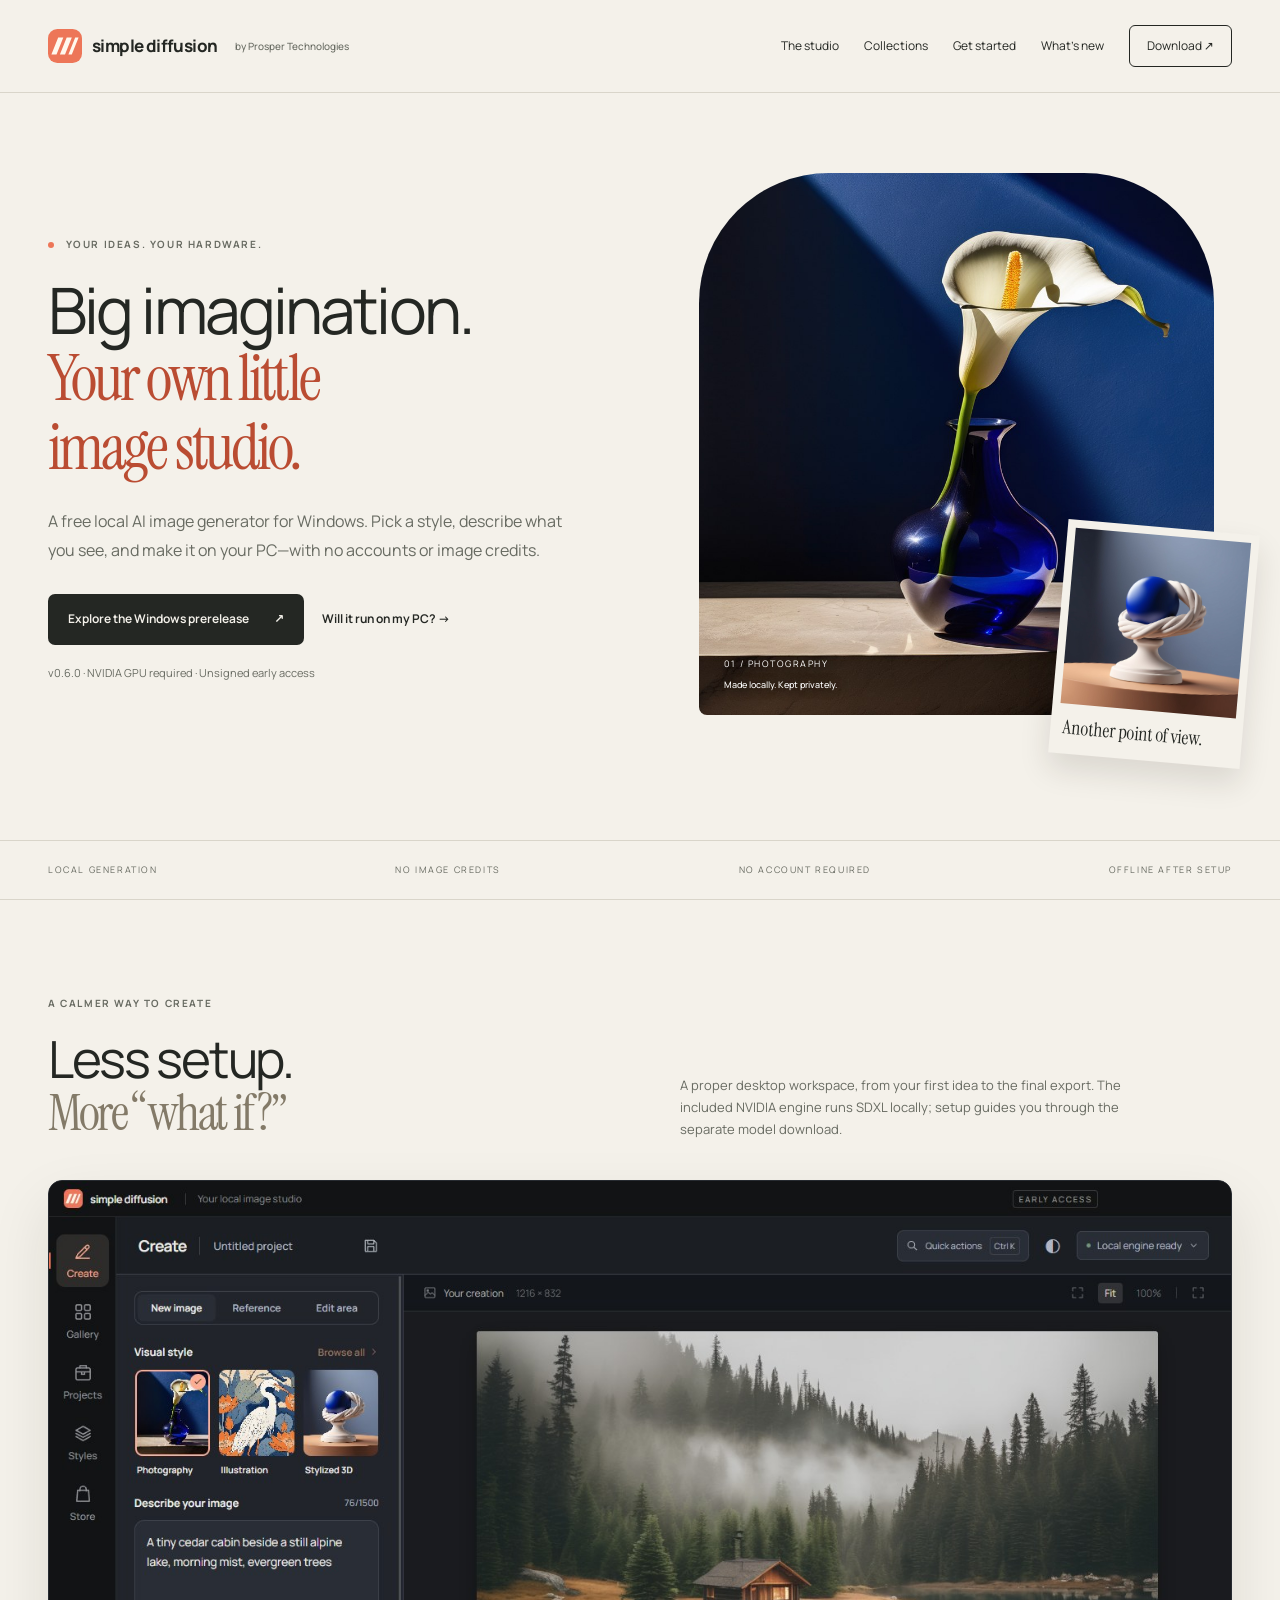
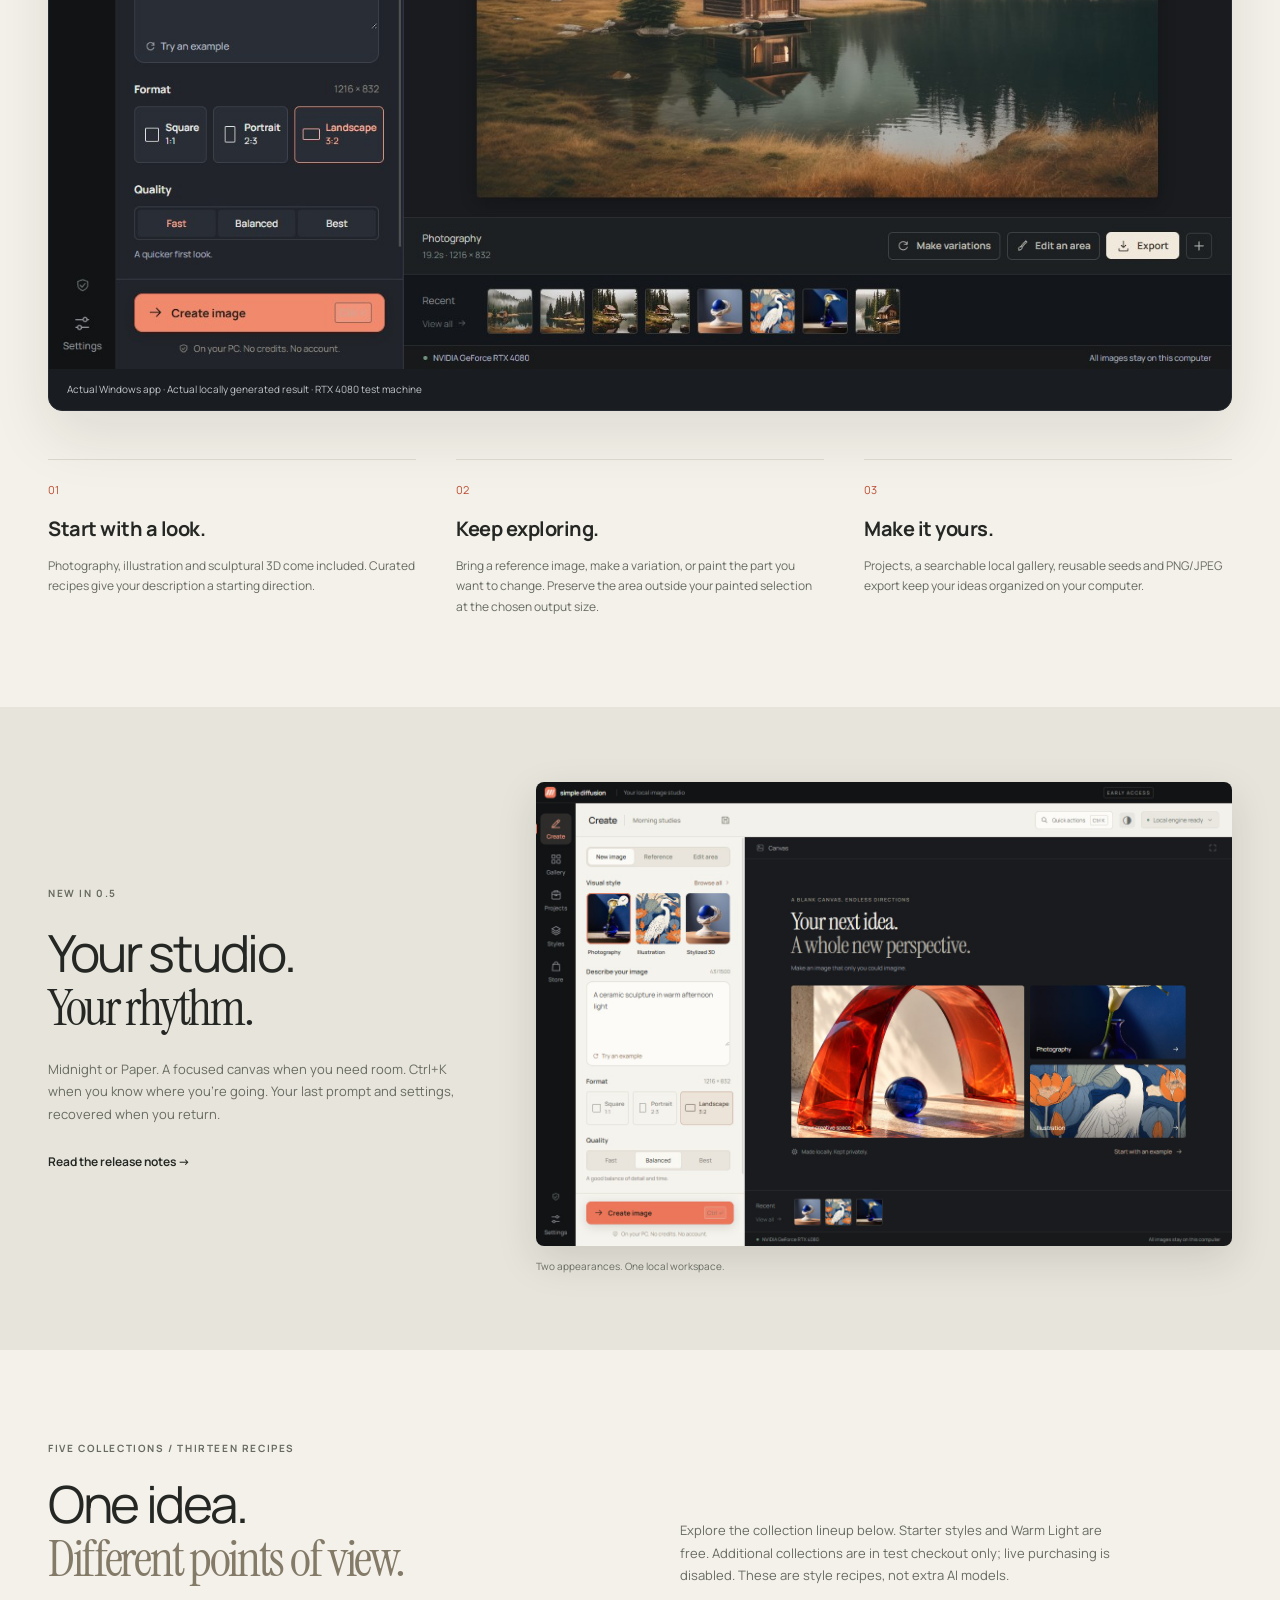
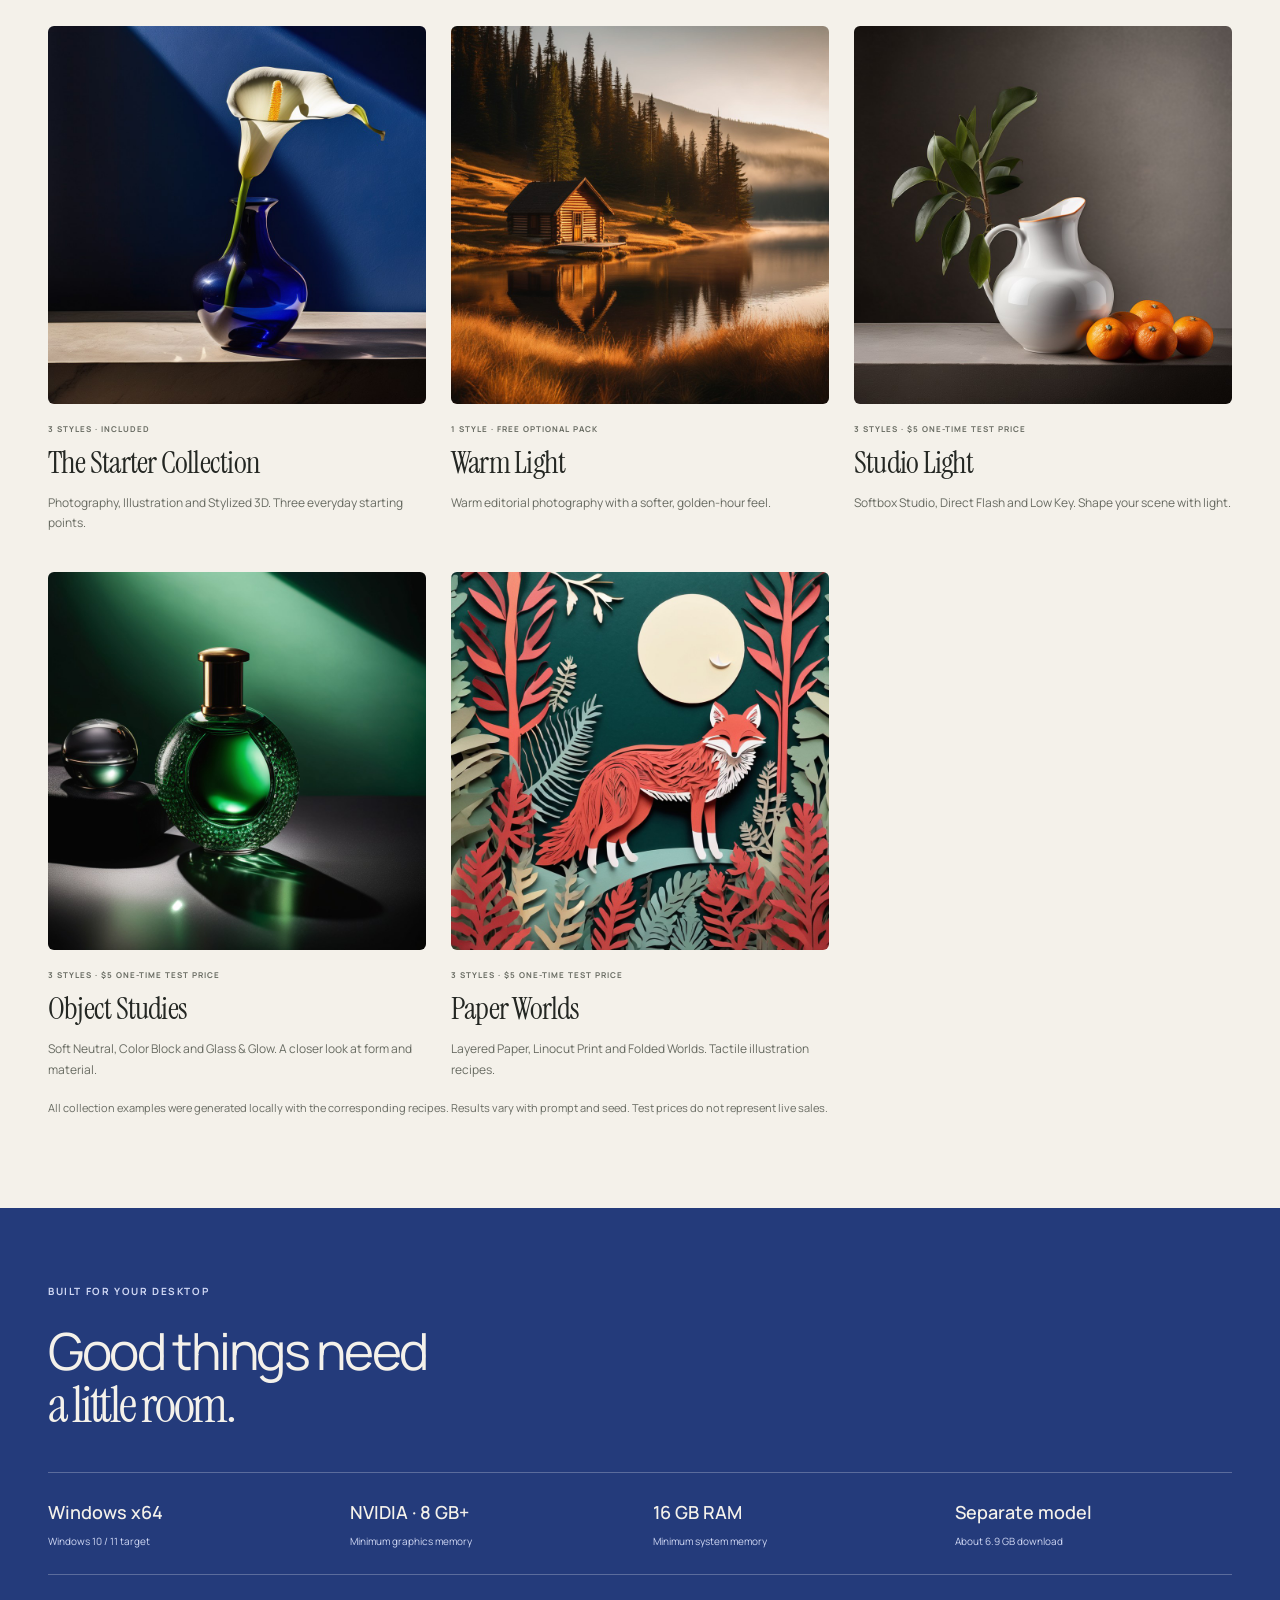
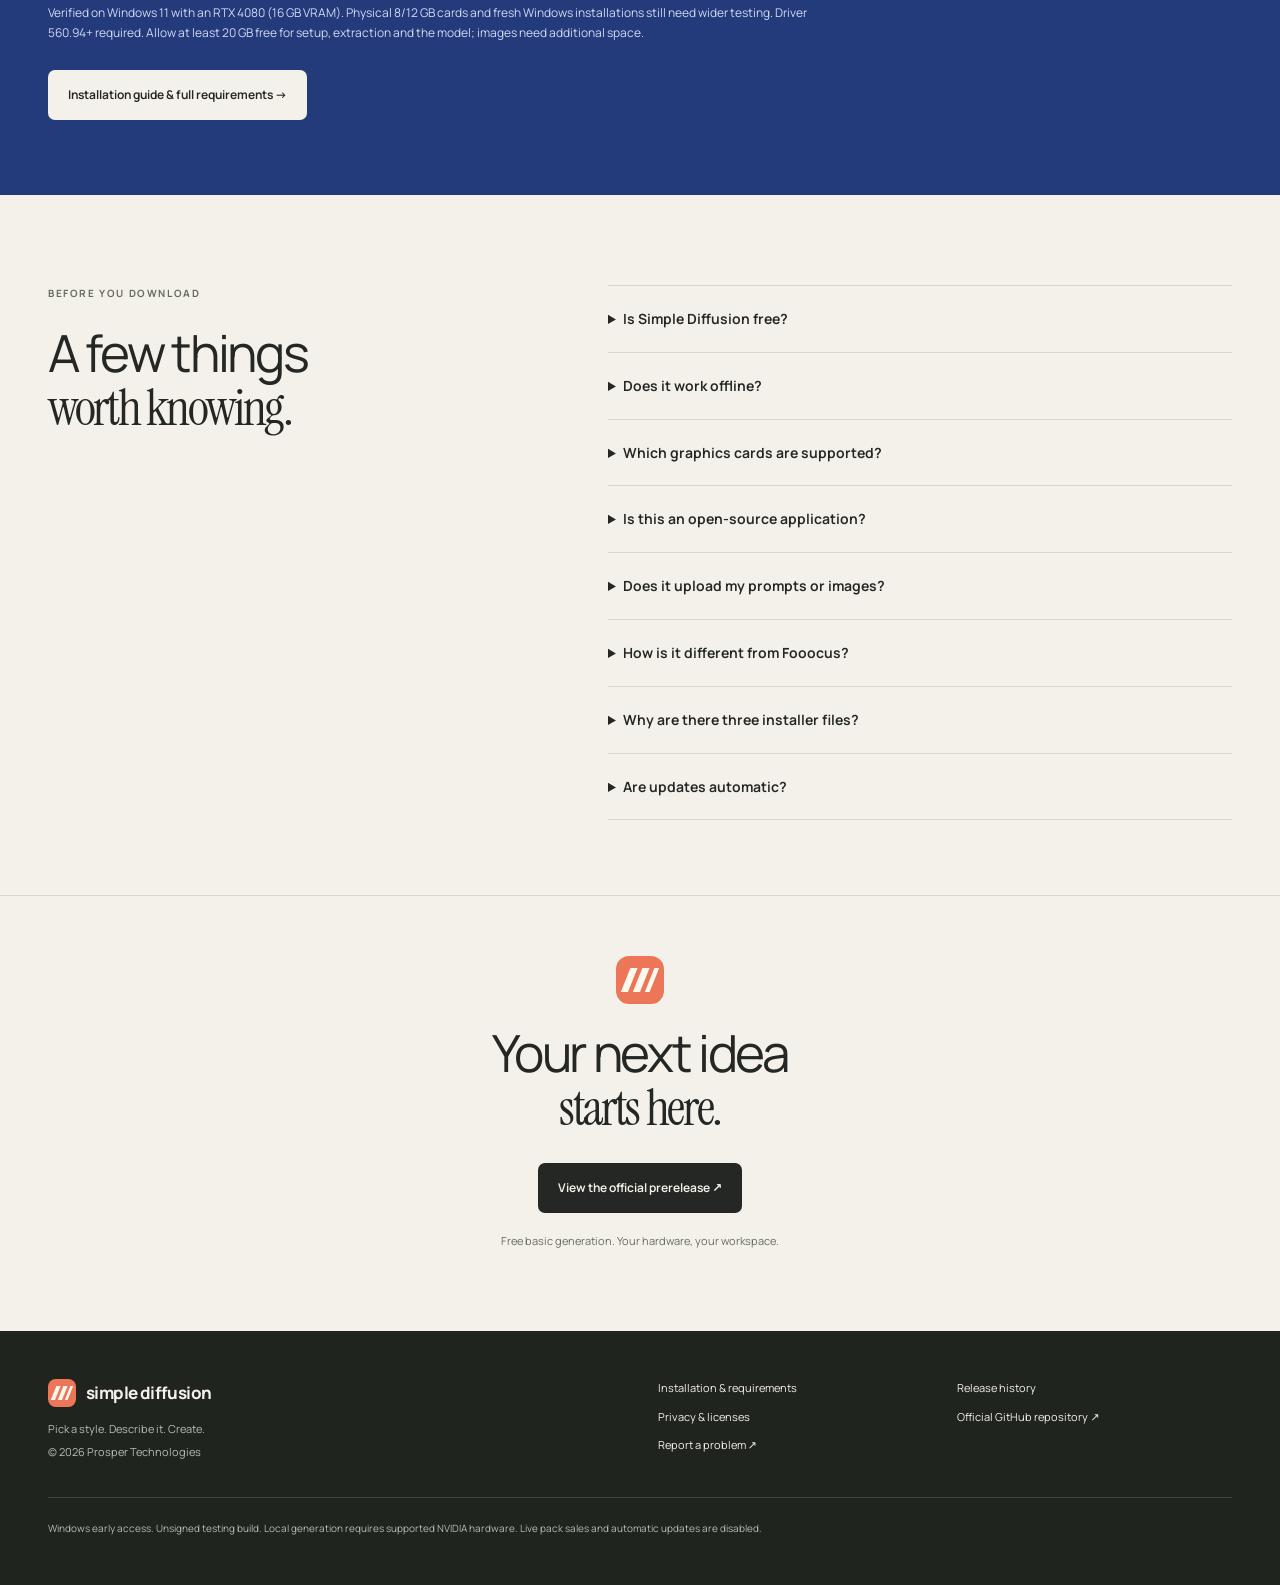
==== commit abc5fef0: "Release app-only installer with optional engine setup" ====
--- a/docs/index.html
+++ b/docs/index.html
@@ -1,7 +1,7 @@
-<!doctype html><html lang="en"><head><meta charset="utf-8"><meta name="viewport" content="width=device-width,initial-scale=1"><title>Simple Diffusion — Free Local AI Image Generator for Windows</title><meta name="description" content="Create images privately on your Windows PC with Simple Diffusion. Free local SDXL generation, curated styles, reference editing, projects and offline use after setup."><meta name="robots" content="index,follow"><link rel="canonical" href="https://prospertechnology.github.io/simple-diffusion/"><meta name="theme-color" content="#f4f1ea"><meta property="og:type" content="website"><meta property="og:title" content="Simple Diffusion — Free Local AI Image Generator for Windows"><meta property="og:description" content="Create images privately on your Windows PC with Simple Diffusion. Free local SDXL generation, curated styles, reference editing, projects and offline use after setup."><meta property="og:url" content="https://prospertechnology.github.io/simple-diffusion/"><meta property="og:image" content="https://prospertechnology.github.io/simple-diffusion/assets/studio.jpg"><meta property="og:image:alt" content="Simple Diffusion Windows studio showing an image generated locally"><meta name="twitter:card" content="summary_large_image"><link rel="icon" href="assets/mark.svg" type="image/svg+xml"><link rel="stylesheet" href="assets/site.css"><script type="application/ld+json">{"@context": "https://schema.org", "@type": "SoftwareApplication", "name": "Simple Diffusion", "applicationCategory": "MultimediaApplication", "operatingSystem": "Windows 10/11 (64-bit)", "softwareVersion": "0.5.1", "description": "Create images privately on your Windows PC with Simple Diffusion. Free local SDXL generation, curated styles, reference editing, projects and offline use after setup.", "url": "https://prospertechnology.github.io/simple-diffusion/", "downloadUrl": "https://github.com/ProsperTechnology/simple-diffusion/releases/tag/v0.5.1", "screenshot": "https://prospertechnology.github.io/simple-diffusion/assets/studio.jpg", "author": {"@type": "Organization", "name": "Prosper Technologies"}, "offers": {"@type": "Offer", "price": "0", "priceCurrency": "USD", "description": "Basic local generation; optional collections are separate."}, "softwareRequirements": "NVIDIA GPU with 8 GB or more VRAM, NVIDIA driver 560.94+, 16 GB RAM; separate SDXL model download."}</script></head><body><a class="skip" href="#main">Skip to content</a><header class="nav"><a class="brand" href="./"><img src="assets/mark.svg" alt="" width="34" height="34">simple diffusion<span>by Prosper Technologies</span></a><nav aria-label="Main navigation"><a href="index.html#features">The studio</a><a href="index.html#collections">Collections</a><a href="guide.html">Get started</a><a href="releases.html">What’s new</a><a class="nav-download" href="https://github.com/ProsperTechnology/simple-diffusion/releases/tag/v0.5.1">Download ↗</a></nav></header><main id="main"><section class="hero wrap"><div class="hero-copy"><div class="eyebrow"><i></i> YOUR IDEAS. YOUR HARDWARE.</div><h1>Big imagination.<br><em>Your own little<br>image studio.</em></h1><p class="lead">A free local AI image generator for Windows. Pick a style, describe what you see, and make it on your PC—with no accounts or image credits.</p><div class="hero-actions"><a class="button" href="https://github.com/ProsperTechnology/simple-diffusion/releases/tag/v0.5.1">Explore the Windows prerelease <span>↗</span></a><a class="text-link" href="guide.html#requirements">Will it run on my PC? →</a></div><p class="fine">v0.5.1 · NVIDIA GPU required · Unsigned early access</p></div><div class="hero-art"><img src="assets/photography.jpg" alt="Sculptural cobalt and cream vase with a white calla lily, generated locally in Simple Diffusion" width="960" height="960" fetchpriority="high"><span class="image-label">01 / PHOTOGRAPHY<br><b>Made locally. Kept privately.</b></span><div class="small-art"><img src="assets/sculpture.jpg" alt="Locally generated sculptural 3D study" width="960" height="960"><span>Another point of view.</span></div></div></section>
+<!doctype html><html lang="en"><head><meta charset="utf-8"><meta name="viewport" content="width=device-width,initial-scale=1"><title>Simple Diffusion — Free Local AI Image Generator for Windows</title><meta name="description" content="Create images privately on your Windows PC with Simple Diffusion. Free local SDXL generation, curated styles, reference editing, projects and offline use after setup."><meta name="robots" content="index,follow"><link rel="canonical" href="https://prospertechnology.github.io/simple-diffusion/"><meta name="theme-color" content="#f4f1ea"><meta property="og:type" content="website"><meta property="og:title" content="Simple Diffusion — Free Local AI Image Generator for Windows"><meta property="og:description" content="Create images privately on your Windows PC with Simple Diffusion. Free local SDXL generation, curated styles, reference editing, projects and offline use after setup."><meta property="og:url" content="https://prospertechnology.github.io/simple-diffusion/"><meta property="og:image" content="https://prospertechnology.github.io/simple-diffusion/assets/studio.jpg"><meta property="og:image:alt" content="Simple Diffusion Windows studio showing an image generated locally"><meta name="twitter:card" content="summary_large_image"><link rel="icon" href="assets/mark.svg" type="image/svg+xml"><link rel="stylesheet" href="assets/site.css"><script type="application/ld+json">{"@context": "https://schema.org", "@type": "SoftwareApplication", "name": "Simple Diffusion", "applicationCategory": "MultimediaApplication", "operatingSystem": "Windows 10/11 (64-bit)", "softwareVersion": "0.6.0", "description": "Create images privately on your Windows PC with Simple Diffusion. Free local SDXL generation, curated styles, reference editing, projects and offline use after setup.", "url": "https://prospertechnology.github.io/simple-diffusion/", "downloadUrl": "https://github.com/ProsperTechnology/simple-diffusion/releases/tag/v0.6.0", "screenshot": "https://prospertechnology.github.io/simple-diffusion/assets/studio.jpg", "author": {"@type": "Organization", "name": "Prosper Technologies"}, "offers": {"@type": "Offer", "price": "0", "priceCurrency": "USD", "description": "Basic local generation; optional collections are separate."}, "softwareRequirements": "NVIDIA GPU with 8 GB or more VRAM, NVIDIA driver 560.94+, 16 GB RAM; separate SDXL model download."}</script></head><body><a class="skip" href="#main">Skip to content</a><header class="nav"><a class="brand" href="./"><img src="assets/mark.svg" alt="" width="34" height="34">simple diffusion<span>by Prosper Technologies</span></a><nav aria-label="Main navigation"><a href="index.html#features">The studio</a><a href="index.html#collections">Collections</a><a href="guide.html">Get started</a><a href="releases.html">What’s new</a><a class="nav-download" href="https://github.com/ProsperTechnology/simple-diffusion/releases/tag/v0.6.0">Download ↗</a></nav></header><main id="main"><section class="hero wrap"><div class="hero-copy"><div class="eyebrow"><i></i> YOUR IDEAS. YOUR HARDWARE.</div><h1>Big imagination.<br><em>Your own little<br>image studio.</em></h1><p class="lead">A free local AI image generator for Windows. Pick a style, describe what you see, and make it on your PC—with no accounts or image credits.</p><div class="hero-actions"><a class="button" href="https://github.com/ProsperTechnology/simple-diffusion/releases/tag/v0.6.0">Explore the Windows prerelease <span>↗</span></a><a class="text-link" href="guide.html#requirements">Will it run on my PC? →</a></div><p class="fine">v0.6.0 · NVIDIA GPU required · Unsigned early access</p></div><div class="hero-art"><img src="assets/photography.jpg" alt="Sculptural cobalt and cream vase with a white calla lily, generated locally in Simple Diffusion" width="960" height="960" fetchpriority="high"><span class="image-label">01 / PHOTOGRAPHY<br><b>Made locally. Kept privately.</b></span><div class="small-art"><img src="assets/sculpture.jpg" alt="Locally generated sculptural 3D study" width="960" height="960"><span>Another point of view.</span></div></div></section>
 <div class="promise wrap"><span>LOCAL GENERATION</span><span>NO IMAGE CREDITS</span><span>NO ACCOUNT REQUIRED</span><span>OFFLINE AFTER SETUP</span></div>
 <section class="studio-section wrap" id="features"><div class="section-heading"><span class="eyebrow">A CALMER WAY TO CREATE</span><h2>Less setup.<br><em>More “what if?”</em></h2><p>A proper desktop workspace, from your first idea to the final export. The included NVIDIA engine runs SDXL locally; setup guides you through the separate model download.</p></div><figure class="app-shot"><img src="assets/studio.jpg" alt="Simple Diffusion 0.5 Midnight interface showing a locally generated alpine cabin, prompt controls, style selection and export tools" width="1440" height="960" loading="lazy"><figcaption>Actual Windows app · Actual locally generated result · RTX 4080 test machine</figcaption></figure><div class="feature-grid"><article><span>01</span><h3>Start with a look.</h3><p>Photography, illustration and sculptural 3D come included. Curated recipes give your description a starting direction.</p></article><article><span>02</span><h3>Keep exploring.</h3><p>Bring a reference image, make a variation, or paint the part you want to change. Preserve the area outside your painted selection at the chosen output size.</p></article><article><span>03</span><h3>Make it yours.</h3><p>Projects, a searchable local gallery, reusable seeds and PNG/JPEG export keep your ideas organized on your computer.</p></article></div></section>
 <section class="new-section"><div class="wrap new-grid"><div><span class="eyebrow">NEW IN 0.5</span><h2>Your studio.<br><em>Your rhythm.</em></h2><p>Midnight or Paper. A focused canvas when you need room. Ctrl+K when you know where you’re going. Your last prompt and settings, recovered when you return.</p><a class="text-link" href="releases.html">Read the release notes →</a></div><figure><img src="assets/paper-studio.jpg" alt="Simple Diffusion in the alternative Paper appearance" width="1440" height="960" loading="lazy"><figcaption>Two appearances. One local workspace.</figcaption></figure></div></section>
 <section class="wrap collections" id="collections"><div class="section-heading"><span class="eyebrow">FIVE COLLECTIONS / THIRTEEN RECIPES</span><h2>One idea.<br><em>Different points of view.</em></h2><p>Explore the collection lineup below. Starter styles and Warm Light are free. Additional collections are in test checkout only; live purchasing is disabled. These are style recipes, not extra AI models.</p></div><div class="pack-grid"><article class="pack"><img src="assets/photography.jpg" alt="Locally generated The Starter Collection example" width="960" height="960" loading="lazy"><div><span class="eyebrow">3 styles · Included</span><h3>The Starter Collection</h3><p>Photography, Illustration and Stylized 3D. Three everyday starting points.</p></div></article><article class="pack"><img src="assets/warm-light.jpg" alt="Locally generated Warm Light example" width="960" height="960" loading="lazy"><div><span class="eyebrow">1 style · Free optional pack</span><h3>Warm Light</h3><p>Warm editorial photography with a softer, golden-hour feel.</p></div></article><article class="pack"><img src="assets/studio-light.jpg" alt="Locally generated Studio Light example" width="960" height="960" loading="lazy"><div><span class="eyebrow">3 styles · $5 one-time TEST price</span><h3>Studio Light</h3><p>Softbox Studio, Direct Flash and Low Key. Shape your scene with light.</p></div></article><article class="pack"><img src="assets/object-studies.jpg" alt="Locally generated Object Studies example" width="960" height="960" loading="lazy"><div><span class="eyebrow">3 styles · $5 one-time TEST price</span><h3>Object Studies</h3><p>Soft Neutral, Color Block and Glass & Glow. A closer look at form and material.</p></div></article><article class="pack"><img src="assets/paper-worlds.jpg" alt="Locally generated Paper Worlds example" width="960" height="960" loading="lazy"><div><span class="eyebrow">3 styles · $5 one-time TEST price</span><h3>Paper Worlds</h3><p>Layered Paper, Linocut Print and Folded Worlds. Tactile illustration recipes.</p></div></article></div><p class="fine">All collection examples were generated locally with the corresponding recipes. Results vary with prompt and seed. Test prices do not represent live sales.</p></section>
 <section class="requirements-band"><div class="wrap"><span class="eyebrow">BUILT FOR YOUR DESKTOP</span><h2>Good things need<br><em>a little room.</em></h2><div class="requirements-grid"><div><b>Windows x64</b><span>Windows 10 / 11 target</span></div><div><b>NVIDIA · 8 GB+</b><span>Minimum graphics memory</span></div><div><b>16 GB RAM</b><span>Minimum system memory</span></div><div><b>Separate model</b><span>About 6.9 GB download</span></div></div><p>Verified on Windows 11 with an RTX 4080 (16 GB VRAM). Physical 8/12 GB cards and fresh Windows installations still need wider testing. Driver 560.94+ required. Allow at least 20 GB free for setup, extraction and the model; images need additional space.</p><a class="button light" href="guide.html">Installation guide & full requirements →</a></div></section>
-<section class="wrap faq"><div><span class="eyebrow">BEFORE YOU DOWNLOAD</span><h2>A few things<br><em>worth knowing.</em></h2></div><div><details><summary>Is Simple Diffusion free?</summary><p>Basic local image generation and the three starter styles are free, with no image credits or account requirement. Warm Light is a free optional recipe pack. Three additional collections currently have $5 one-time TEST checkout pages; live sales are disabled.</p></details><details><summary>Does it work offline?</summary><p>Generation works offline after the separate model download and setup. Model setup needs internet access. Opening GitHub release pages or the optional test checkout opens an external website.</p></details><details><summary>Which graphics cards are supported?</summary><p>This release requires an NVIDIA GPU with at least 8 GB VRAM, driver 560.94 or newer, and 16 GB system RAM. It has been tested on an RTX 4080 with 16 GB VRAM. Physical 8 GB and 12 GB cards still need validation. AMD, Intel, CPU-only and macOS generation are not supported in this release.</p></details><details><summary>Is this an open-source application?</summary><p>No. This repository contains public product information and release downloads. Application source is maintained privately. Third-party components retain their own licenses.</p></details><details><summary>Does it upload my prompts or images?</summary><p>The app generates locally, has no telemetry and sends no prompts or images to an image-generation service. Its gallery, projects, references and draft recovery are stored on your PC. External GitHub and Lemon Squeezy pages have their own privacy policies.</p></details><details><summary>How is it different from Fooocus?</summary><p>Simple Diffusion focuses on a Windows desktop workflow: an installer, curated recipe styles, projects, a local gallery and guided editing. No head-to-head quality, speed or memory superiority has been established.</p></details><details><summary>Why are there three installer files?</summary><p>The bundled NVIDIA engine is large. Download the setup .exe and both numbered .bin files from the same release, keep all three together, and open the setup .exe. Model weights download separately.</p></details><details><summary>Are updates automatic?</summary><p>The app contains an updater designed to verify a signed release manifest and a Windows-signed installer. Live update checks and installation are disabled in this unsigned early-access build. Use the official release page for manual downloads.</p></details></div></section><section class="wrap final-cta"><img src="assets/mark.svg" alt="" width="48" height="48"><h2>Your next idea<br><em>starts here.</em></h2><a class="button" href="https://github.com/ProsperTechnology/simple-diffusion/releases/tag/v0.5.1">View the official prerelease ↗</a><p class="fine">Free basic generation. Your hardware, your workspace.</p></section></main><footer class="footer"><div><a class="brand" href="./"><img src="assets/mark.svg" alt="" width="28" height="28">simple diffusion</a><p>Pick a style. Describe it. Create.</p><small>© 2026 Prosper Technologies</small></div><div><a href="guide.html">Installation & requirements</a><a href="releases.html">Release history</a><a href="privacy.html">Privacy & licenses</a><a href="https://github.com/ProsperTechnology/simple-diffusion">Official GitHub repository ↗</a><a href="https://github.com/ProsperTechnology/simple-diffusion/issues">Report a problem ↗</a></div><p class="footnote">Windows early access. Unsigned testing build. Local generation requires supported NVIDIA hardware. Live pack sales and automatic updates are disabled.</p></footer></body></html>+<section class="wrap faq"><div><span class="eyebrow">BEFORE YOU DOWNLOAD</span><h2>A few things<br><em>worth knowing.</em></h2></div><div><details><summary>Is Simple Diffusion free?</summary><p>Basic local image generation and the three starter styles are free, with no image credits or account requirement. Warm Light is a free optional recipe pack. Three additional collections currently have $5 one-time TEST checkout pages; live sales are disabled.</p></details><details><summary>Does it work offline?</summary><p>Generation works offline after the separate model download and setup. Model setup needs internet access. Opening GitHub release pages or the optional test checkout opens an external website.</p></details><details><summary>Which graphics cards are supported?</summary><p>This release requires an NVIDIA GPU with at least 8 GB VRAM, driver 560.94 or newer, and 16 GB system RAM. It has been tested on an RTX 4080 with 16 GB VRAM. Physical 8 GB and 12 GB cards still need validation. AMD, Intel, CPU-only and macOS generation are not supported in this release.</p></details><details><summary>Is this an open-source application?</summary><p>No. This repository contains public product information and release downloads. Application source is maintained privately. Third-party components retain their own licenses.</p></details><details><summary>Does it upload my prompts or images?</summary><p>The app generates locally, has no telemetry and sends no prompts or images to an image-generation service. Its gallery, projects, references and draft recovery are stored on your PC. External GitHub and Lemon Squeezy pages have their own privacy policies.</p></details><details><summary>How is it different from Fooocus?</summary><p>Simple Diffusion focuses on a Windows desktop workflow: an installer, curated recipe styles, projects, a local gallery and guided editing. No head-to-head quality, speed or memory superiority has been established.</p></details><details><summary>Why are there three installer files?</summary><p>The bundled NVIDIA engine is large. Download the setup .exe and both numbered .bin files from the same release, keep all three together, and open the setup .exe. Model weights download separately.</p></details><details><summary>Are updates automatic?</summary><p>The app contains an updater designed to verify a signed release manifest and a Windows-signed installer. Live update checks and installation are disabled in this unsigned early-access build. Use the official release page for manual downloads.</p></details></div></section><section class="wrap final-cta"><img src="assets/mark.svg" alt="" width="48" height="48"><h2>Your next idea<br><em>starts here.</em></h2><a class="button" href="https://github.com/ProsperTechnology/simple-diffusion/releases/tag/v0.6.0">View the official prerelease ↗</a><p class="fine">Free basic generation. Your hardware, your workspace.</p></section></main><footer class="footer"><div><a class="brand" href="./"><img src="assets/mark.svg" alt="" width="28" height="28">simple diffusion</a><p>Pick a style. Describe it. Create.</p><small>© 2026 Prosper Technologies</small></div><div><a href="guide.html">Installation & requirements</a><a href="releases.html">Release history</a><a href="privacy.html">Privacy & licenses</a><a href="https://github.com/ProsperTechnology/simple-diffusion">Official GitHub repository ↗</a><a href="https://github.com/ProsperTechnology/simple-diffusion/issues">Report a problem ↗</a></div><p class="footnote">Windows early access. Unsigned testing build. Local generation requires supported NVIDIA hardware. Live pack sales and automatic updates are disabled.</p></footer></body></html>
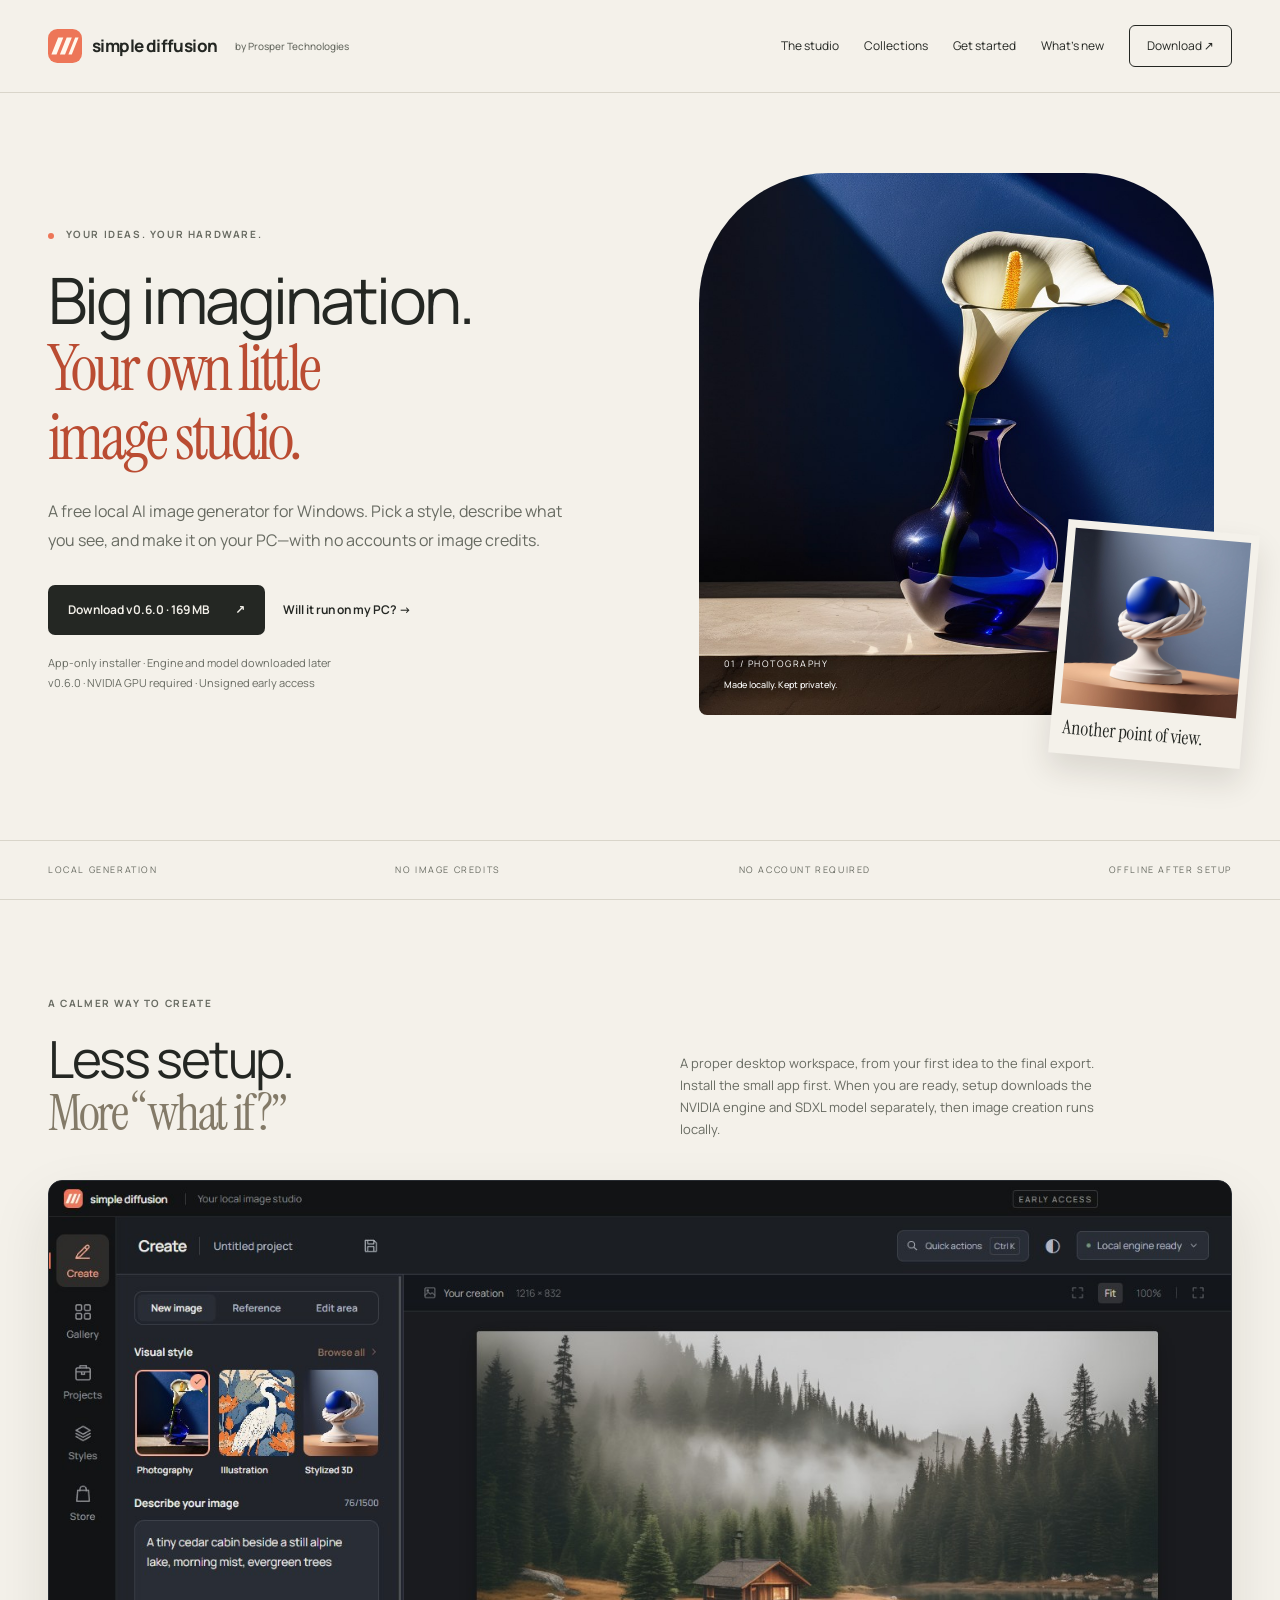
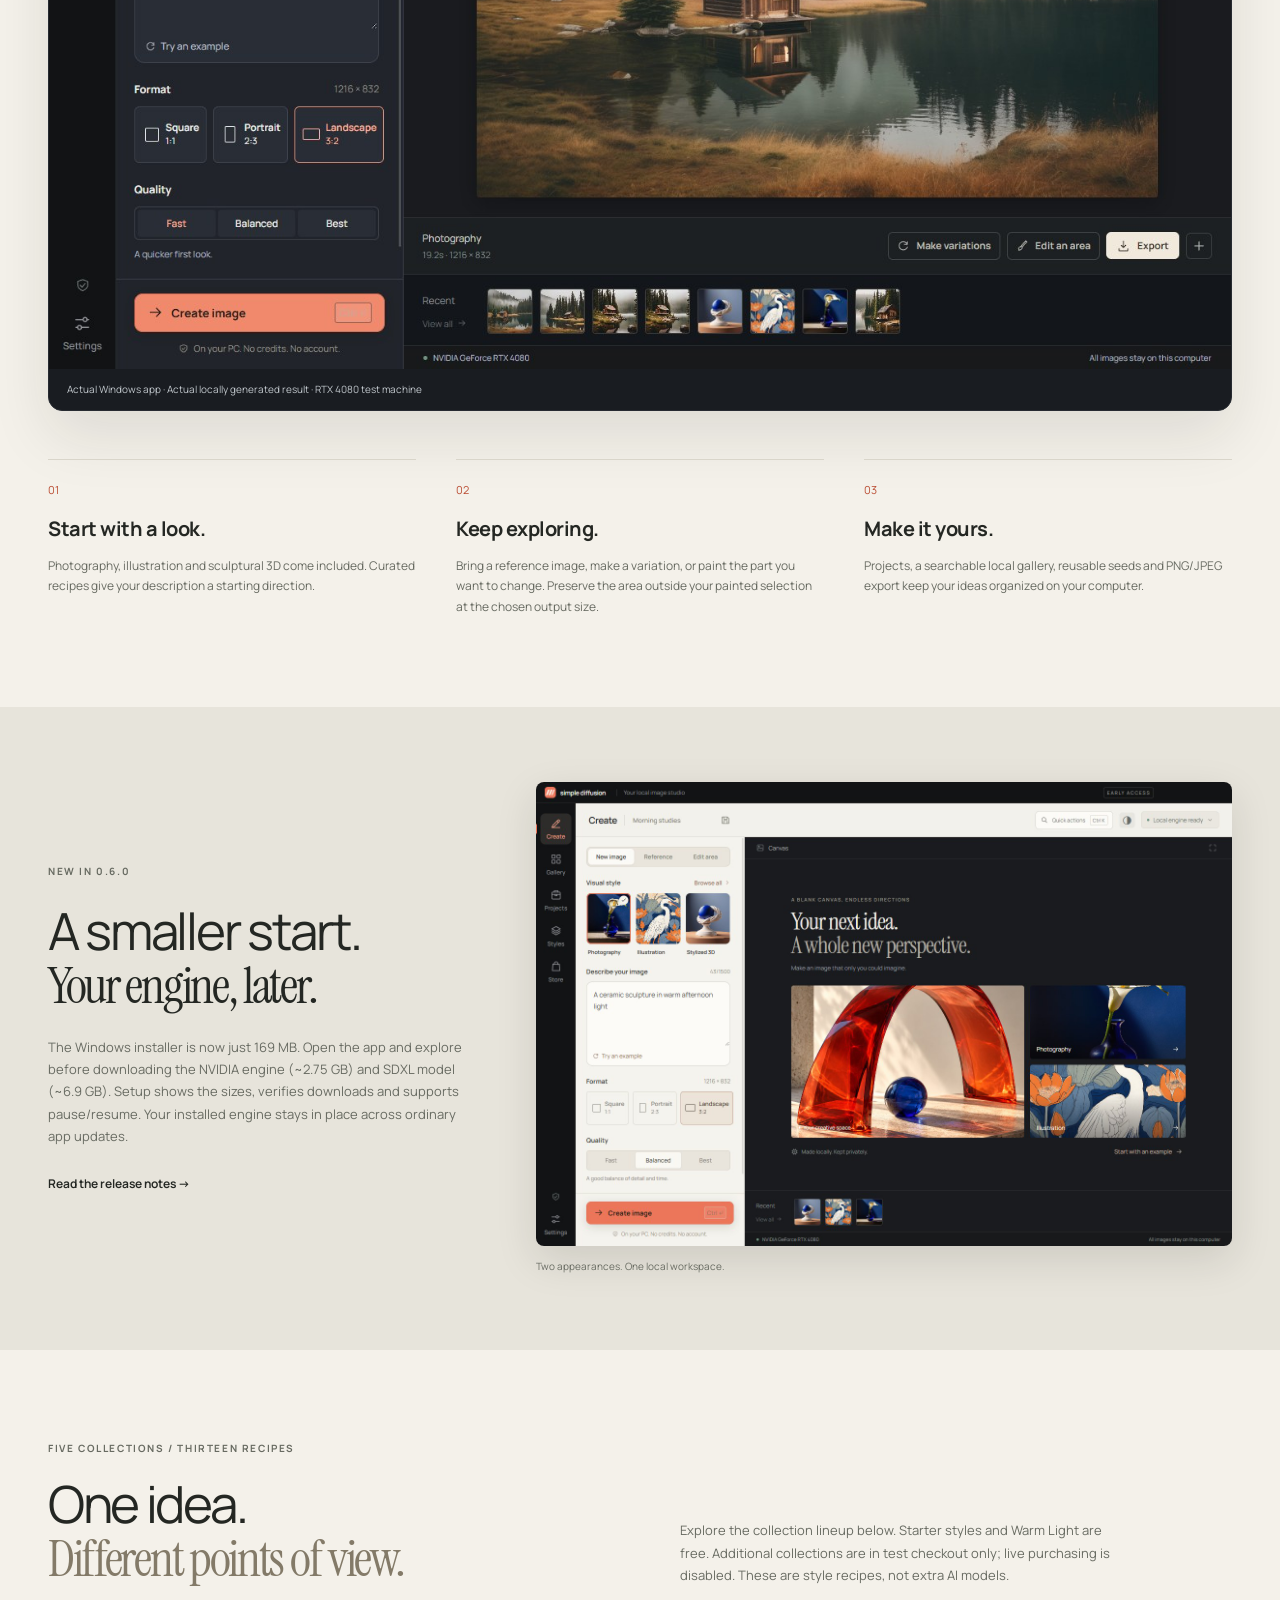
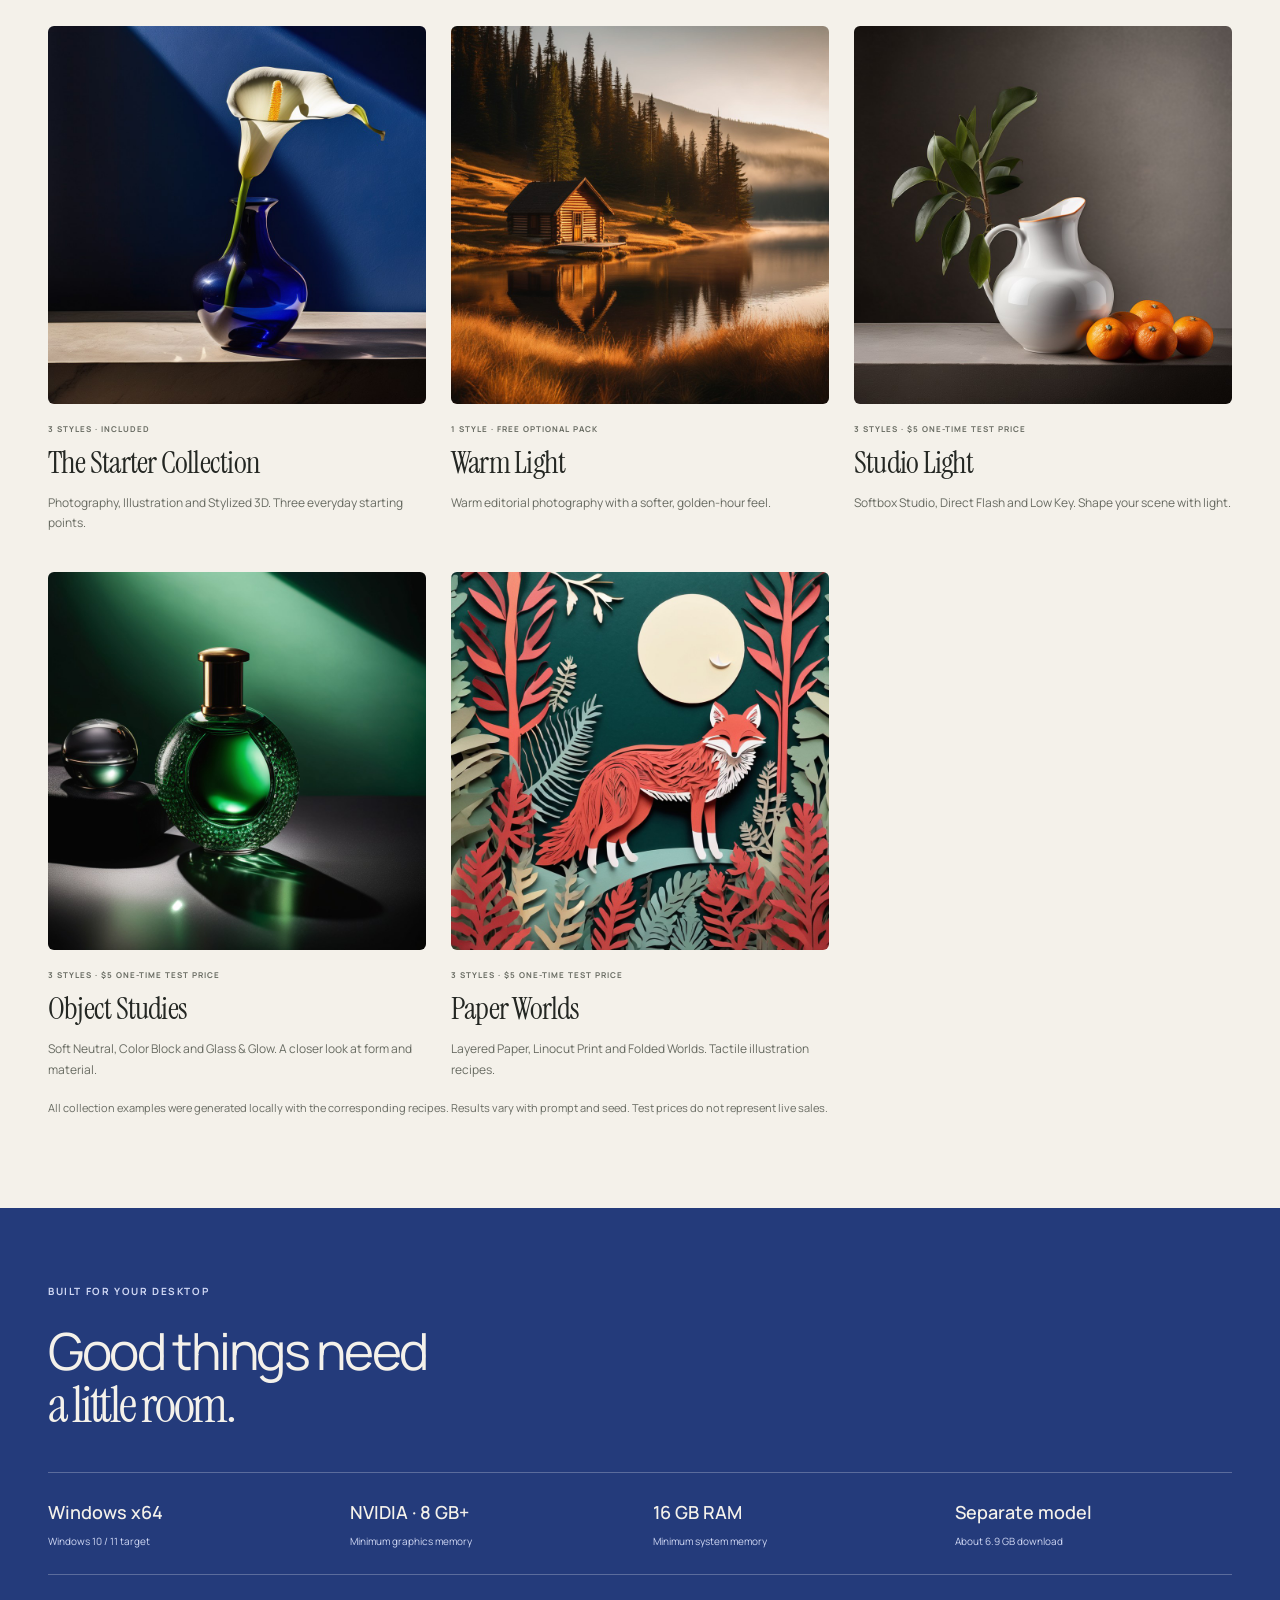
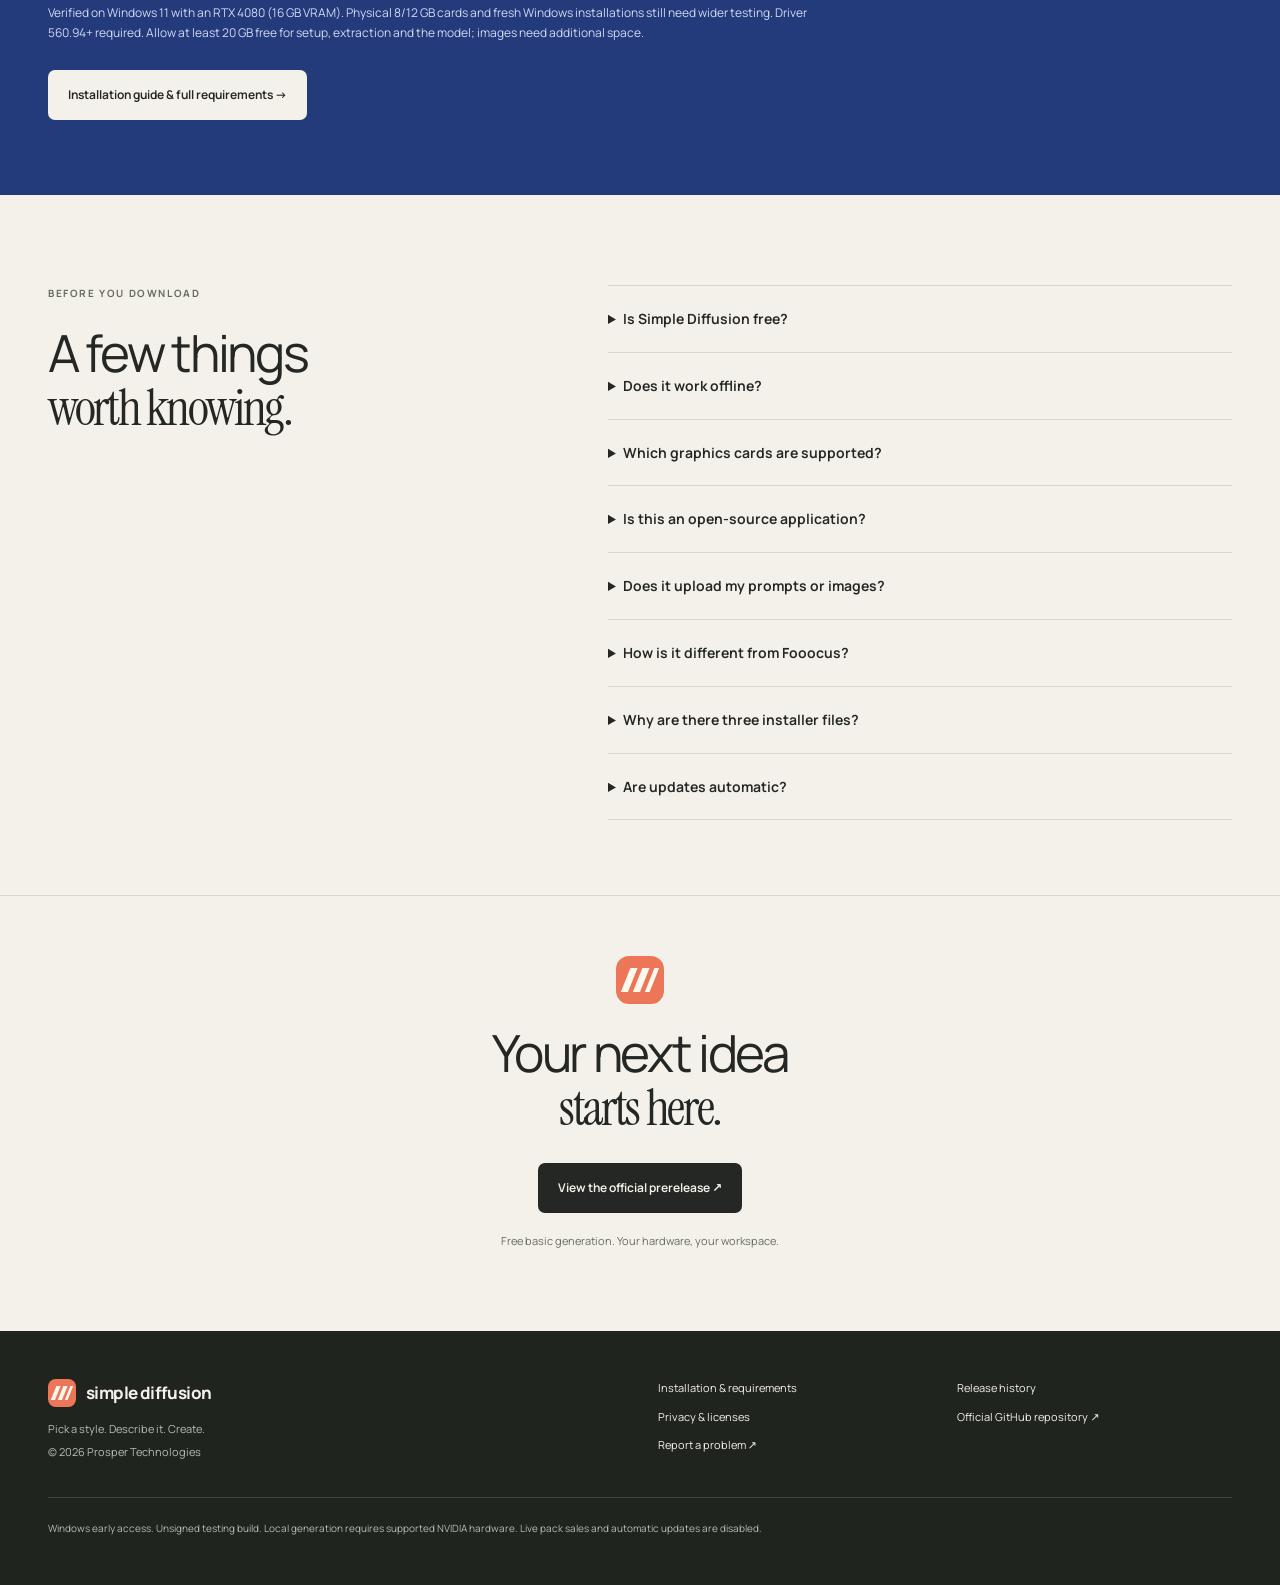
==== commit 789a3051: "Highlight 0.6.0 small installer and optional engine downloads" ====
--- a/docs/index.html
+++ b/docs/index.html
@@ -1,7 +1,7 @@
-<!doctype html><html lang="en"><head><meta charset="utf-8"><meta name="viewport" content="width=device-width,initial-scale=1"><title>Simple Diffusion — Free Local AI Image Generator for Windows</title><meta name="description" content="Create images privately on your Windows PC with Simple Diffusion. Free local SDXL generation, curated styles, reference editing, projects and offline use after setup."><meta name="robots" content="index,follow"><link rel="canonical" href="https://prospertechnology.github.io/simple-diffusion/"><meta name="theme-color" content="#f4f1ea"><meta property="og:type" content="website"><meta property="og:title" content="Simple Diffusion — Free Local AI Image Generator for Windows"><meta property="og:description" content="Create images privately on your Windows PC with Simple Diffusion. Free local SDXL generation, curated styles, reference editing, projects and offline use after setup."><meta property="og:url" content="https://prospertechnology.github.io/simple-diffusion/"><meta property="og:image" content="https://prospertechnology.github.io/simple-diffusion/assets/studio.jpg"><meta property="og:image:alt" content="Simple Diffusion Windows studio showing an image generated locally"><meta name="twitter:card" content="summary_large_image"><link rel="icon" href="assets/mark.svg" type="image/svg+xml"><link rel="stylesheet" href="assets/site.css"><script type="application/ld+json">{"@context": "https://schema.org", "@type": "SoftwareApplication", "name": "Simple Diffusion", "applicationCategory": "MultimediaApplication", "operatingSystem": "Windows 10/11 (64-bit)", "softwareVersion": "0.6.0", "description": "Create images privately on your Windows PC with Simple Diffusion. Free local SDXL generation, curated styles, reference editing, projects and offline use after setup.", "url": "https://prospertechnology.github.io/simple-diffusion/", "downloadUrl": "https://github.com/ProsperTechnology/simple-diffusion/releases/tag/v0.6.0", "screenshot": "https://prospertechnology.github.io/simple-diffusion/assets/studio.jpg", "author": {"@type": "Organization", "name": "Prosper Technologies"}, "offers": {"@type": "Offer", "price": "0", "priceCurrency": "USD", "description": "Basic local generation; optional collections are separate."}, "softwareRequirements": "NVIDIA GPU with 8 GB or more VRAM, NVIDIA driver 560.94+, 16 GB RAM; separate SDXL model download."}</script></head><body><a class="skip" href="#main">Skip to content</a><header class="nav"><a class="brand" href="./"><img src="assets/mark.svg" alt="" width="34" height="34">simple diffusion<span>by Prosper Technologies</span></a><nav aria-label="Main navigation"><a href="index.html#features">The studio</a><a href="index.html#collections">Collections</a><a href="guide.html">Get started</a><a href="releases.html">What’s new</a><a class="nav-download" href="https://github.com/ProsperTechnology/simple-diffusion/releases/tag/v0.6.0">Download ↗</a></nav></header><main id="main"><section class="hero wrap"><div class="hero-copy"><div class="eyebrow"><i></i> YOUR IDEAS. YOUR HARDWARE.</div><h1>Big imagination.<br><em>Your own little<br>image studio.</em></h1><p class="lead">A free local AI image generator for Windows. Pick a style, describe what you see, and make it on your PC—with no accounts or image credits.</p><div class="hero-actions"><a class="button" href="https://github.com/ProsperTechnology/simple-diffusion/releases/tag/v0.6.0">Explore the Windows prerelease <span>↗</span></a><a class="text-link" href="guide.html#requirements">Will it run on my PC? →</a></div><p class="fine">v0.6.0 · NVIDIA GPU required · Unsigned early access</p></div><div class="hero-art"><img src="assets/photography.jpg" alt="Sculptural cobalt and cream vase with a white calla lily, generated locally in Simple Diffusion" width="960" height="960" fetchpriority="high"><span class="image-label">01 / PHOTOGRAPHY<br><b>Made locally. Kept privately.</b></span><div class="small-art"><img src="assets/sculpture.jpg" alt="Locally generated sculptural 3D study" width="960" height="960"><span>Another point of view.</span></div></div></section>
+<!doctype html><html lang="en"><head><meta charset="utf-8"><meta name="viewport" content="width=device-width,initial-scale=1"><title>Simple Diffusion — Free Local AI Image Generator for Windows</title><meta name="description" content="Create images privately on your Windows PC with Simple Diffusion. Free local SDXL generation, curated styles, reference editing, projects and offline use after setup."><meta name="robots" content="index,follow"><link rel="canonical" href="https://prospertechnology.github.io/simple-diffusion/"><meta name="theme-color" content="#f4f1ea"><meta property="og:type" content="website"><meta property="og:title" content="Simple Diffusion — Free Local AI Image Generator for Windows"><meta property="og:description" content="Create images privately on your Windows PC with Simple Diffusion. Free local SDXL generation, curated styles, reference editing, projects and offline use after setup."><meta property="og:url" content="https://prospertechnology.github.io/simple-diffusion/"><meta property="og:image" content="https://prospertechnology.github.io/simple-diffusion/assets/studio.jpg"><meta property="og:image:alt" content="Simple Diffusion Windows studio showing an image generated locally"><meta name="twitter:card" content="summary_large_image"><link rel="icon" href="assets/mark.svg" type="image/svg+xml"><link rel="stylesheet" href="assets/site.css"><script type="application/ld+json">{"@context": "https://schema.org", "@type": "SoftwareApplication", "name": "Simple Diffusion", "applicationCategory": "MultimediaApplication", "operatingSystem": "Windows 10/11 (64-bit)", "softwareVersion": "0.6.0", "description": "Create images privately on your Windows PC with Simple Diffusion. Free local SDXL generation, curated styles, reference editing, projects and offline use after setup.", "url": "https://prospertechnology.github.io/simple-diffusion/", "downloadUrl": "https://github.com/ProsperTechnology/simple-diffusion/releases/tag/v0.6.0", "screenshot": "https://prospertechnology.github.io/simple-diffusion/assets/studio.jpg", "author": {"@type": "Organization", "name": "Prosper Technologies"}, "offers": {"@type": "Offer", "price": "0", "priceCurrency": "USD", "description": "Basic local generation; optional collections are separate."}, "softwareRequirements": "NVIDIA GPU with 8 GB or more VRAM, NVIDIA driver 560.94+, 16 GB RAM; separate SDXL model download."}</script></head><body><a class="skip" href="#main">Skip to content</a><header class="nav"><a class="brand" href="./"><img src="assets/mark.svg" alt="" width="34" height="34">simple diffusion<span>by Prosper Technologies</span></a><nav aria-label="Main navigation"><a href="index.html#features">The studio</a><a href="index.html#collections">Collections</a><a href="guide.html">Get started</a><a href="releases.html">What’s new</a><a class="nav-download" href="https://github.com/ProsperTechnology/simple-diffusion/releases/tag/v0.6.0">Download ↗</a></nav></header><main id="main"><section class="hero wrap"><div class="hero-copy"><div class="eyebrow"><i></i> YOUR IDEAS. YOUR HARDWARE.</div><h1>Big imagination.<br><em>Your own little<br>image studio.</em></h1><p class="lead">A free local AI image generator for Windows. Pick a style, describe what you see, and make it on your PC—with no accounts or image credits.</p><div class="hero-actions"><a class="button" href="https://github.com/ProsperTechnology/simple-diffusion/releases/download/v0.6.0/Simple-Diffusion-Setup-0.6.0.exe">Download v0.6.0 · 169 MB <span>↗</span></a><a class="text-link" href="guide.html#requirements">Will it run on my PC? →</a></div><p class="fine">App-only installer · Engine and model downloaded later<br>v0.6.0 · NVIDIA GPU required · Unsigned early access</p></div><div class="hero-art"><img src="assets/photography.jpg" alt="Sculptural cobalt and cream vase with a white calla lily, generated locally in Simple Diffusion" width="960" height="960" fetchpriority="high"><span class="image-label">01 / PHOTOGRAPHY<br><b>Made locally. Kept privately.</b></span><div class="small-art"><img src="assets/sculpture.jpg" alt="Locally generated sculptural 3D study" width="960" height="960"><span>Another point of view.</span></div></div></section>
 <div class="promise wrap"><span>LOCAL GENERATION</span><span>NO IMAGE CREDITS</span><span>NO ACCOUNT REQUIRED</span><span>OFFLINE AFTER SETUP</span></div>
-<section class="studio-section wrap" id="features"><div class="section-heading"><span class="eyebrow">A CALMER WAY TO CREATE</span><h2>Less setup.<br><em>More “what if?”</em></h2><p>A proper desktop workspace, from your first idea to the final export. The included NVIDIA engine runs SDXL locally; setup guides you through the separate model download.</p></div><figure class="app-shot"><img src="assets/studio.jpg" alt="Simple Diffusion 0.5 Midnight interface showing a locally generated alpine cabin, prompt controls, style selection and export tools" width="1440" height="960" loading="lazy"><figcaption>Actual Windows app · Actual locally generated result · RTX 4080 test machine</figcaption></figure><div class="feature-grid"><article><span>01</span><h3>Start with a look.</h3><p>Photography, illustration and sculptural 3D come included. Curated recipes give your description a starting direction.</p></article><article><span>02</span><h3>Keep exploring.</h3><p>Bring a reference image, make a variation, or paint the part you want to change. Preserve the area outside your painted selection at the chosen output size.</p></article><article><span>03</span><h3>Make it yours.</h3><p>Projects, a searchable local gallery, reusable seeds and PNG/JPEG export keep your ideas organized on your computer.</p></article></div></section>
-<section class="new-section"><div class="wrap new-grid"><div><span class="eyebrow">NEW IN 0.5</span><h2>Your studio.<br><em>Your rhythm.</em></h2><p>Midnight or Paper. A focused canvas when you need room. Ctrl+K when you know where you’re going. Your last prompt and settings, recovered when you return.</p><a class="text-link" href="releases.html">Read the release notes →</a></div><figure><img src="assets/paper-studio.jpg" alt="Simple Diffusion in the alternative Paper appearance" width="1440" height="960" loading="lazy"><figcaption>Two appearances. One local workspace.</figcaption></figure></div></section>
+<section class="studio-section wrap" id="features"><div class="section-heading"><span class="eyebrow">A CALMER WAY TO CREATE</span><h2>Less setup.<br><em>More “what if?”</em></h2><p>A proper desktop workspace, from your first idea to the final export. Install the small app first. When you are ready, setup downloads the NVIDIA engine and SDXL model separately, then image creation runs locally.</p></div><figure class="app-shot"><img src="assets/studio.jpg" alt="Simple Diffusion 0.5 Midnight interface showing a locally generated alpine cabin, prompt controls, style selection and export tools" width="1440" height="960" loading="lazy"><figcaption>Actual Windows app · Actual locally generated result · RTX 4080 test machine</figcaption></figure><div class="feature-grid"><article><span>01</span><h3>Start with a look.</h3><p>Photography, illustration and sculptural 3D come included. Curated recipes give your description a starting direction.</p></article><article><span>02</span><h3>Keep exploring.</h3><p>Bring a reference image, make a variation, or paint the part you want to change. Preserve the area outside your painted selection at the chosen output size.</p></article><article><span>03</span><h3>Make it yours.</h3><p>Projects, a searchable local gallery, reusable seeds and PNG/JPEG export keep your ideas organized on your computer.</p></article></div></section>
+<section class="new-section"><div class="wrap new-grid"><div><span class="eyebrow">NEW IN 0.6.0</span><h2>A smaller start.<br><em>Your engine, later.</em></h2><p>The Windows installer is now just 169 MB. Open the app and explore before downloading the NVIDIA engine (~2.75 GB) and SDXL model (~6.9 GB). Setup shows the sizes, verifies downloads and supports pause/resume. Your installed engine stays in place across ordinary app updates.</p><a class="text-link" href="releases.html">Read the release notes →</a></div><figure><img src="assets/paper-studio.jpg" alt="Simple Diffusion in the alternative Paper appearance" width="1440" height="960" loading="lazy"><figcaption>Two appearances. One local workspace.</figcaption></figure></div></section>
 <section class="wrap collections" id="collections"><div class="section-heading"><span class="eyebrow">FIVE COLLECTIONS / THIRTEEN RECIPES</span><h2>One idea.<br><em>Different points of view.</em></h2><p>Explore the collection lineup below. Starter styles and Warm Light are free. Additional collections are in test checkout only; live purchasing is disabled. These are style recipes, not extra AI models.</p></div><div class="pack-grid"><article class="pack"><img src="assets/photography.jpg" alt="Locally generated The Starter Collection example" width="960" height="960" loading="lazy"><div><span class="eyebrow">3 styles · Included</span><h3>The Starter Collection</h3><p>Photography, Illustration and Stylized 3D. Three everyday starting points.</p></div></article><article class="pack"><img src="assets/warm-light.jpg" alt="Locally generated Warm Light example" width="960" height="960" loading="lazy"><div><span class="eyebrow">1 style · Free optional pack</span><h3>Warm Light</h3><p>Warm editorial photography with a softer, golden-hour feel.</p></div></article><article class="pack"><img src="assets/studio-light.jpg" alt="Locally generated Studio Light example" width="960" height="960" loading="lazy"><div><span class="eyebrow">3 styles · $5 one-time TEST price</span><h3>Studio Light</h3><p>Softbox Studio, Direct Flash and Low Key. Shape your scene with light.</p></div></article><article class="pack"><img src="assets/object-studies.jpg" alt="Locally generated Object Studies example" width="960" height="960" loading="lazy"><div><span class="eyebrow">3 styles · $5 one-time TEST price</span><h3>Object Studies</h3><p>Soft Neutral, Color Block and Glass & Glow. A closer look at form and material.</p></div></article><article class="pack"><img src="assets/paper-worlds.jpg" alt="Locally generated Paper Worlds example" width="960" height="960" loading="lazy"><div><span class="eyebrow">3 styles · $5 one-time TEST price</span><h3>Paper Worlds</h3><p>Layered Paper, Linocut Print and Folded Worlds. Tactile illustration recipes.</p></div></article></div><p class="fine">All collection examples were generated locally with the corresponding recipes. Results vary with prompt and seed. Test prices do not represent live sales.</p></section>
 <section class="requirements-band"><div class="wrap"><span class="eyebrow">BUILT FOR YOUR DESKTOP</span><h2>Good things need<br><em>a little room.</em></h2><div class="requirements-grid"><div><b>Windows x64</b><span>Windows 10 / 11 target</span></div><div><b>NVIDIA · 8 GB+</b><span>Minimum graphics memory</span></div><div><b>16 GB RAM</b><span>Minimum system memory</span></div><div><b>Separate model</b><span>About 6.9 GB download</span></div></div><p>Verified on Windows 11 with an RTX 4080 (16 GB VRAM). Physical 8/12 GB cards and fresh Windows installations still need wider testing. Driver 560.94+ required. Allow at least 20 GB free for setup, extraction and the model; images need additional space.</p><a class="button light" href="guide.html">Installation guide & full requirements →</a></div></section>
 <section class="wrap faq"><div><span class="eyebrow">BEFORE YOU DOWNLOAD</span><h2>A few things<br><em>worth knowing.</em></h2></div><div><details><summary>Is Simple Diffusion free?</summary><p>Basic local image generation and the three starter styles are free, with no image credits or account requirement. Warm Light is a free optional recipe pack. Three additional collections currently have $5 one-time TEST checkout pages; live sales are disabled.</p></details><details><summary>Does it work offline?</summary><p>Generation works offline after the separate model download and setup. Model setup needs internet access. Opening GitHub release pages or the optional test checkout opens an external website.</p></details><details><summary>Which graphics cards are supported?</summary><p>This release requires an NVIDIA GPU with at least 8 GB VRAM, driver 560.94 or newer, and 16 GB system RAM. It has been tested on an RTX 4080 with 16 GB VRAM. Physical 8 GB and 12 GB cards still need validation. AMD, Intel, CPU-only and macOS generation are not supported in this release.</p></details><details><summary>Is this an open-source application?</summary><p>No. This repository contains public product information and release downloads. Application source is maintained privately. Third-party components retain their own licenses.</p></details><details><summary>Does it upload my prompts or images?</summary><p>The app generates locally, has no telemetry and sends no prompts or images to an image-generation service. Its gallery, projects, references and draft recovery are stored on your PC. External GitHub and Lemon Squeezy pages have their own privacy policies.</p></details><details><summary>How is it different from Fooocus?</summary><p>Simple Diffusion focuses on a Windows desktop workflow: an installer, curated recipe styles, projects, a local gallery and guided editing. No head-to-head quality, speed or memory superiority has been established.</p></details><details><summary>Why are there three installer files?</summary><p>The bundled NVIDIA engine is large. Download the setup .exe and both numbered .bin files from the same release, keep all three together, and open the setup .exe. Model weights download separately.</p></details><details><summary>Are updates automatic?</summary><p>The app contains an updater designed to verify a signed release manifest and a Windows-signed installer. Live update checks and installation are disabled in this unsigned early-access build. Use the official release page for manual downloads.</p></details></div></section><section class="wrap final-cta"><img src="assets/mark.svg" alt="" width="48" height="48"><h2>Your next idea<br><em>starts here.</em></h2><a class="button" href="https://github.com/ProsperTechnology/simple-diffusion/releases/tag/v0.6.0">View the official prerelease ↗</a><p class="fine">Free basic generation. Your hardware, your workspace.</p></section></main><footer class="footer"><div><a class="brand" href="./"><img src="assets/mark.svg" alt="" width="28" height="28">simple diffusion</a><p>Pick a style. Describe it. Create.</p><small>© 2026 Prosper Technologies</small></div><div><a href="guide.html">Installation & requirements</a><a href="releases.html">Release history</a><a href="privacy.html">Privacy & licenses</a><a href="https://github.com/ProsperTechnology/simple-diffusion">Official GitHub repository ↗</a><a href="https://github.com/ProsperTechnology/simple-diffusion/issues">Report a problem ↗</a></div><p class="footnote">Windows early access. Unsigned testing build. Local generation requires supported NVIDIA hardware. Live pack sales and automatic updates are disabled.</p></footer></body></html>
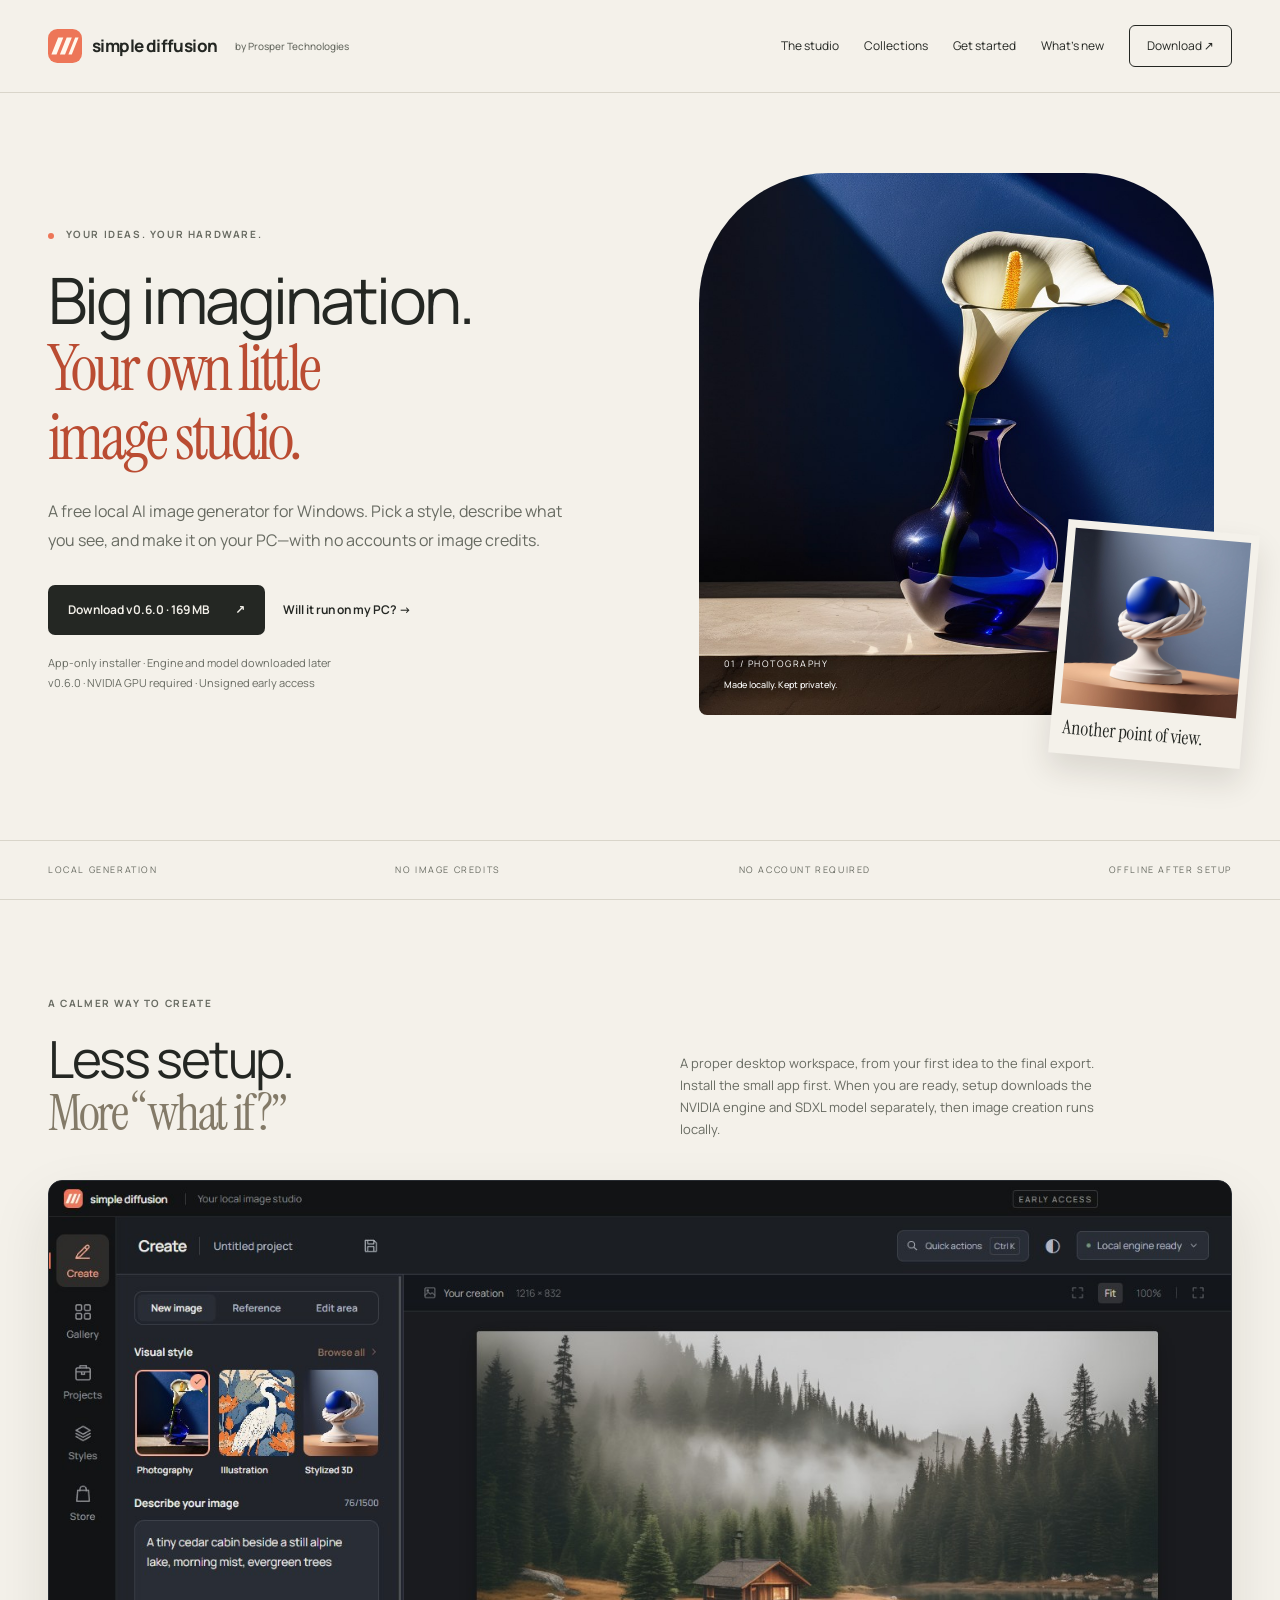
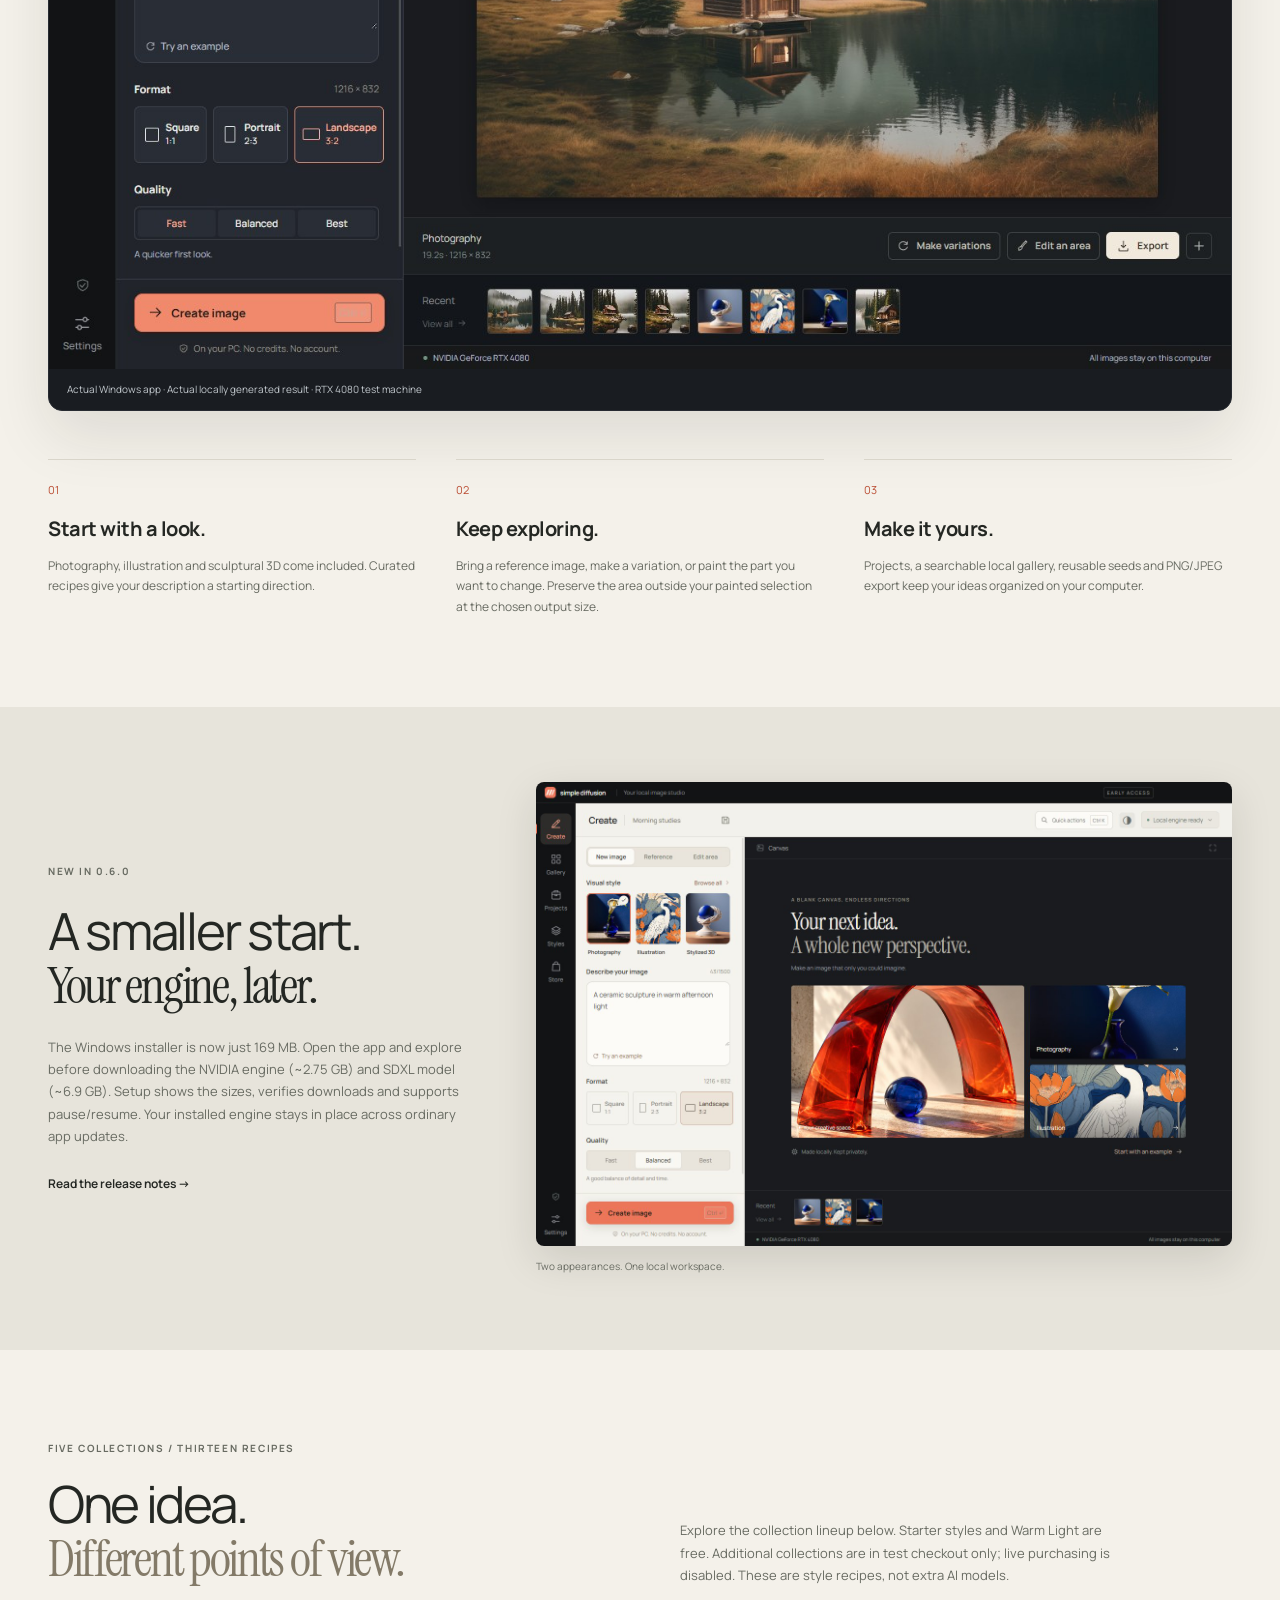
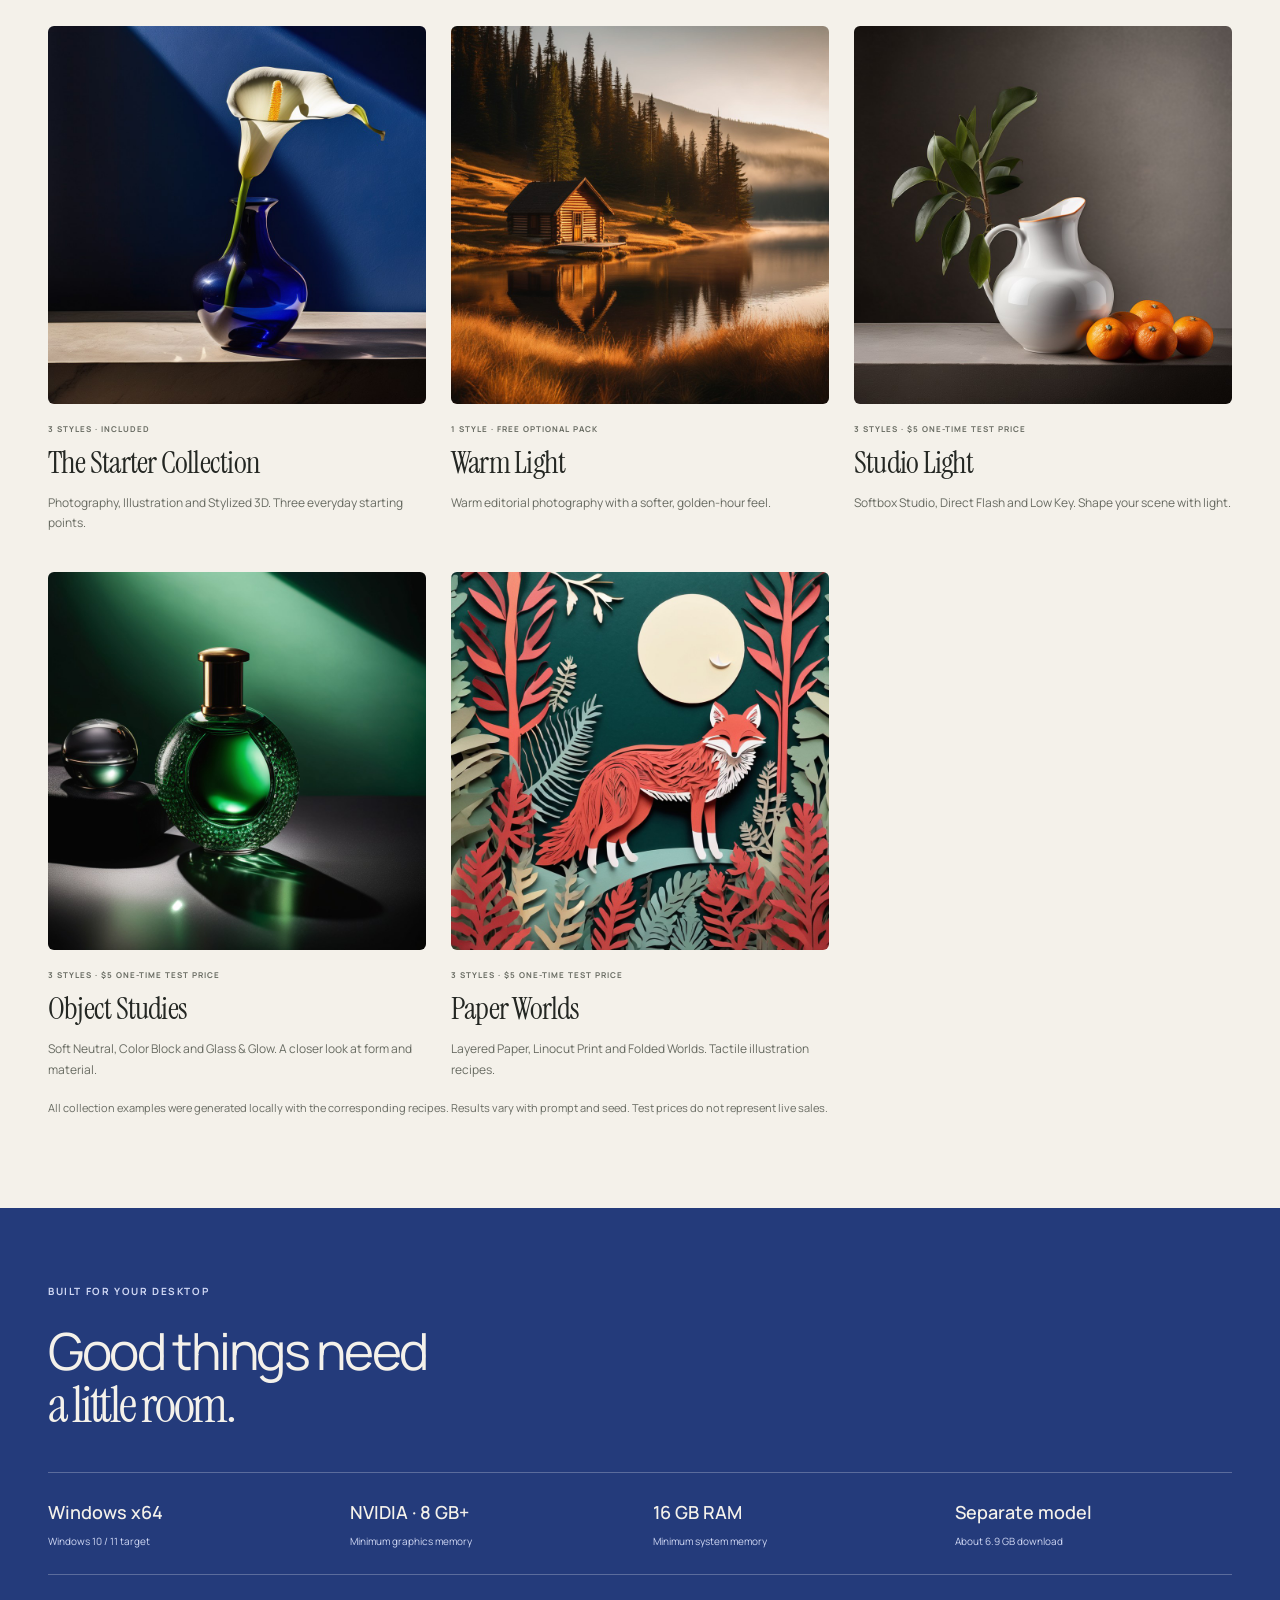
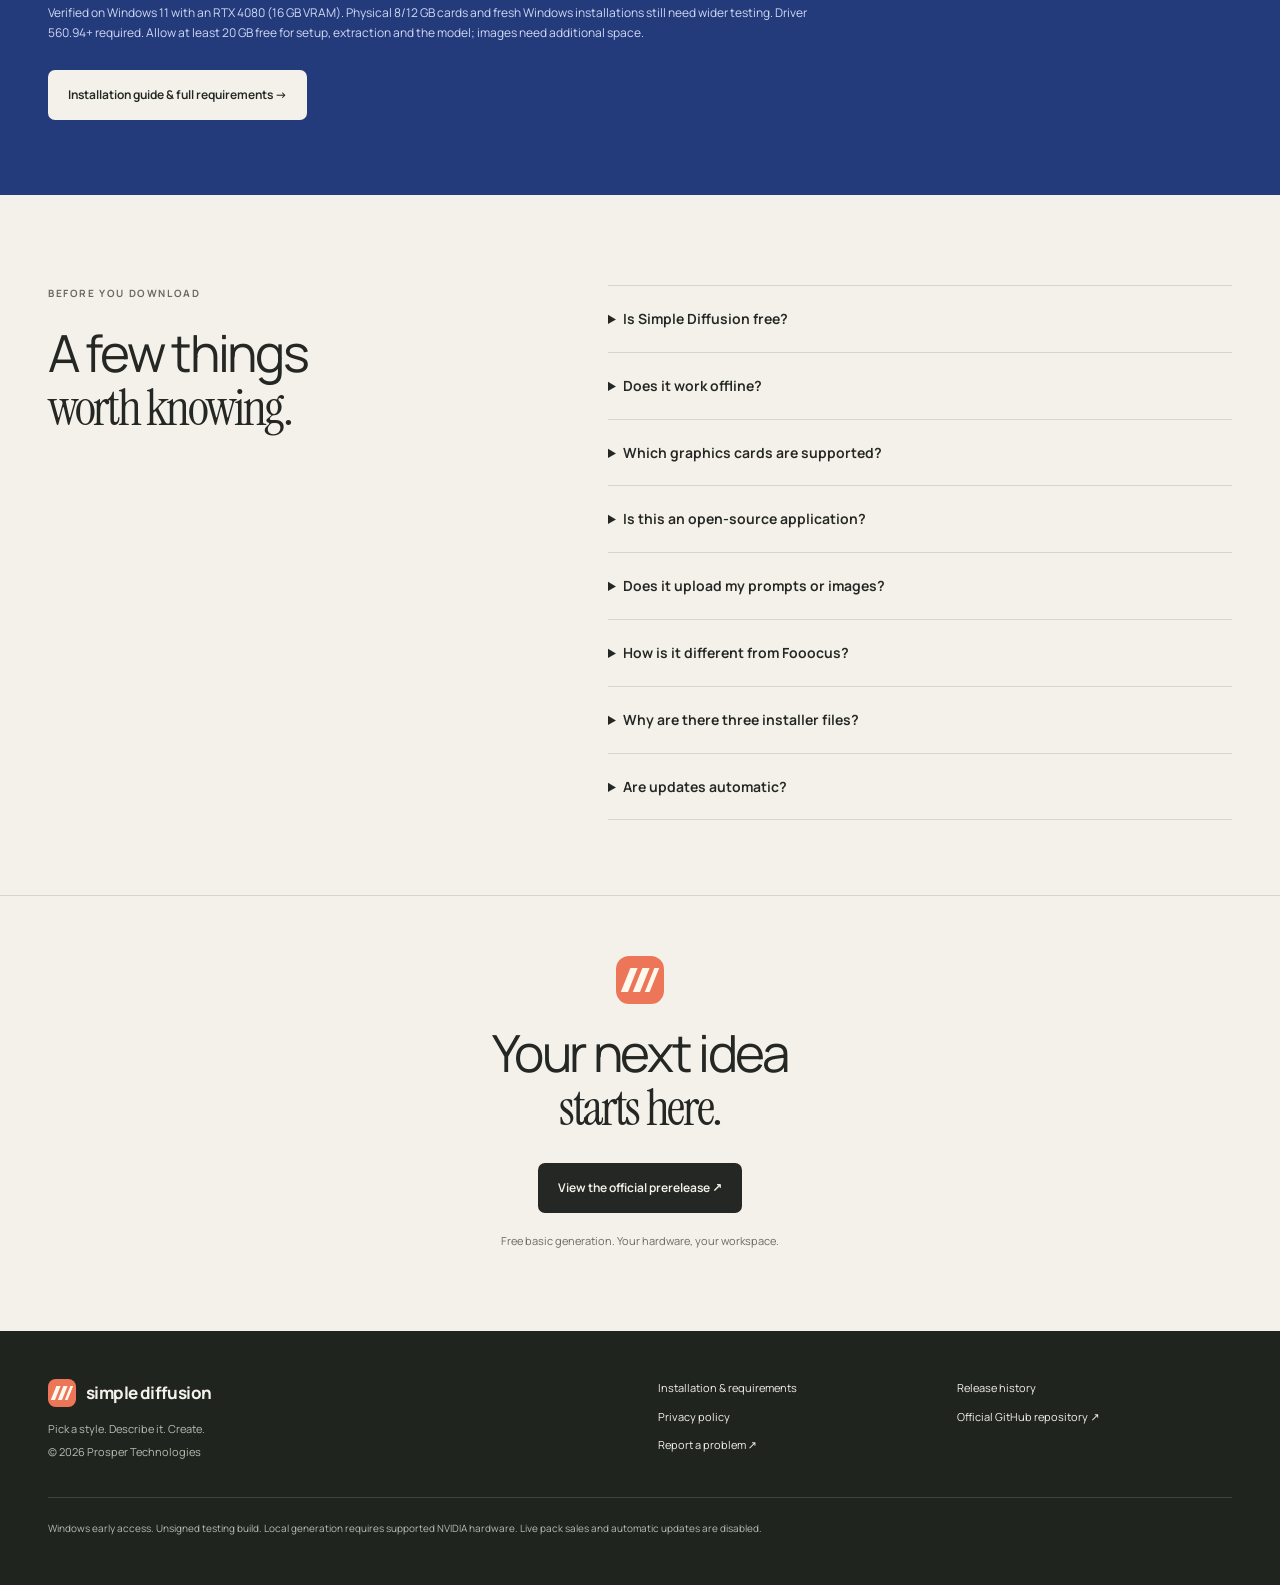
==== commit 64d2a66d: "Publish detailed Simple Diffusion privacy policy for Store listing" ====
--- a/docs/index.html
+++ b/docs/index.html
@@ -4,4 +4,4 @@
 <section class="new-section"><div class="wrap new-grid"><div><span class="eyebrow">NEW IN 0.6.0</span><h2>A smaller start.<br><em>Your engine, later.</em></h2><p>The Windows installer is now just 169 MB. Open the app and explore before downloading the NVIDIA engine (~2.75 GB) and SDXL model (~6.9 GB). Setup shows the sizes, verifies downloads and supports pause/resume. Your installed engine stays in place across ordinary app updates.</p><a class="text-link" href="releases.html">Read the release notes →</a></div><figure><img src="assets/paper-studio.jpg" alt="Simple Diffusion in the alternative Paper appearance" width="1440" height="960" loading="lazy"><figcaption>Two appearances. One local workspace.</figcaption></figure></div></section>
 <section class="wrap collections" id="collections"><div class="section-heading"><span class="eyebrow">FIVE COLLECTIONS / THIRTEEN RECIPES</span><h2>One idea.<br><em>Different points of view.</em></h2><p>Explore the collection lineup below. Starter styles and Warm Light are free. Additional collections are in test checkout only; live purchasing is disabled. These are style recipes, not extra AI models.</p></div><div class="pack-grid"><article class="pack"><img src="assets/photography.jpg" alt="Locally generated The Starter Collection example" width="960" height="960" loading="lazy"><div><span class="eyebrow">3 styles · Included</span><h3>The Starter Collection</h3><p>Photography, Illustration and Stylized 3D. Three everyday starting points.</p></div></article><article class="pack"><img src="assets/warm-light.jpg" alt="Locally generated Warm Light example" width="960" height="960" loading="lazy"><div><span class="eyebrow">1 style · Free optional pack</span><h3>Warm Light</h3><p>Warm editorial photography with a softer, golden-hour feel.</p></div></article><article class="pack"><img src="assets/studio-light.jpg" alt="Locally generated Studio Light example" width="960" height="960" loading="lazy"><div><span class="eyebrow">3 styles · $5 one-time TEST price</span><h3>Studio Light</h3><p>Softbox Studio, Direct Flash and Low Key. Shape your scene with light.</p></div></article><article class="pack"><img src="assets/object-studies.jpg" alt="Locally generated Object Studies example" width="960" height="960" loading="lazy"><div><span class="eyebrow">3 styles · $5 one-time TEST price</span><h3>Object Studies</h3><p>Soft Neutral, Color Block and Glass & Glow. A closer look at form and material.</p></div></article><article class="pack"><img src="assets/paper-worlds.jpg" alt="Locally generated Paper Worlds example" width="960" height="960" loading="lazy"><div><span class="eyebrow">3 styles · $5 one-time TEST price</span><h3>Paper Worlds</h3><p>Layered Paper, Linocut Print and Folded Worlds. Tactile illustration recipes.</p></div></article></div><p class="fine">All collection examples were generated locally with the corresponding recipes. Results vary with prompt and seed. Test prices do not represent live sales.</p></section>
 <section class="requirements-band"><div class="wrap"><span class="eyebrow">BUILT FOR YOUR DESKTOP</span><h2>Good things need<br><em>a little room.</em></h2><div class="requirements-grid"><div><b>Windows x64</b><span>Windows 10 / 11 target</span></div><div><b>NVIDIA · 8 GB+</b><span>Minimum graphics memory</span></div><div><b>16 GB RAM</b><span>Minimum system memory</span></div><div><b>Separate model</b><span>About 6.9 GB download</span></div></div><p>Verified on Windows 11 with an RTX 4080 (16 GB VRAM). Physical 8/12 GB cards and fresh Windows installations still need wider testing. Driver 560.94+ required. Allow at least 20 GB free for setup, extraction and the model; images need additional space.</p><a class="button light" href="guide.html">Installation guide & full requirements →</a></div></section>
-<section class="wrap faq"><div><span class="eyebrow">BEFORE YOU DOWNLOAD</span><h2>A few things<br><em>worth knowing.</em></h2></div><div><details><summary>Is Simple Diffusion free?</summary><p>Basic local image generation and the three starter styles are free, with no image credits or account requirement. Warm Light is a free optional recipe pack. Three additional collections currently have $5 one-time TEST checkout pages; live sales are disabled.</p></details><details><summary>Does it work offline?</summary><p>Generation works offline after the separate model download and setup. Model setup needs internet access. Opening GitHub release pages or the optional test checkout opens an external website.</p></details><details><summary>Which graphics cards are supported?</summary><p>This release requires an NVIDIA GPU with at least 8 GB VRAM, driver 560.94 or newer, and 16 GB system RAM. It has been tested on an RTX 4080 with 16 GB VRAM. Physical 8 GB and 12 GB cards still need validation. AMD, Intel, CPU-only and macOS generation are not supported in this release.</p></details><details><summary>Is this an open-source application?</summary><p>No. This repository contains public product information and release downloads. Application source is maintained privately. Third-party components retain their own licenses.</p></details><details><summary>Does it upload my prompts or images?</summary><p>The app generates locally, has no telemetry and sends no prompts or images to an image-generation service. Its gallery, projects, references and draft recovery are stored on your PC. External GitHub and Lemon Squeezy pages have their own privacy policies.</p></details><details><summary>How is it different from Fooocus?</summary><p>Simple Diffusion focuses on a Windows desktop workflow: an installer, curated recipe styles, projects, a local gallery and guided editing. No head-to-head quality, speed or memory superiority has been established.</p></details><details><summary>Why are there three installer files?</summary><p>The bundled NVIDIA engine is large. Download the setup .exe and both numbered .bin files from the same release, keep all three together, and open the setup .exe. Model weights download separately.</p></details><details><summary>Are updates automatic?</summary><p>The app contains an updater designed to verify a signed release manifest and a Windows-signed installer. Live update checks and installation are disabled in this unsigned early-access build. Use the official release page for manual downloads.</p></details></div></section><section class="wrap final-cta"><img src="assets/mark.svg" alt="" width="48" height="48"><h2>Your next idea<br><em>starts here.</em></h2><a class="button" href="https://github.com/ProsperTechnology/simple-diffusion/releases/tag/v0.6.0">View the official prerelease ↗</a><p class="fine">Free basic generation. Your hardware, your workspace.</p></section></main><footer class="footer"><div><a class="brand" href="./"><img src="assets/mark.svg" alt="" width="28" height="28">simple diffusion</a><p>Pick a style. Describe it. Create.</p><small>© 2026 Prosper Technologies</small></div><div><a href="guide.html">Installation & requirements</a><a href="releases.html">Release history</a><a href="privacy.html">Privacy & licenses</a><a href="https://github.com/ProsperTechnology/simple-diffusion">Official GitHub repository ↗</a><a href="https://github.com/ProsperTechnology/simple-diffusion/issues">Report a problem ↗</a></div><p class="footnote">Windows early access. Unsigned testing build. Local generation requires supported NVIDIA hardware. Live pack sales and automatic updates are disabled.</p></footer></body></html>+<section class="wrap faq"><div><span class="eyebrow">BEFORE YOU DOWNLOAD</span><h2>A few things<br><em>worth knowing.</em></h2></div><div><details><summary>Is Simple Diffusion free?</summary><p>Basic local image generation and the three starter styles are free, with no image credits or account requirement. Warm Light is a free optional recipe pack. Three additional collections currently have $5 one-time TEST checkout pages; live sales are disabled.</p></details><details><summary>Does it work offline?</summary><p>Generation works offline after the separate model download and setup. Model setup needs internet access. Opening GitHub release pages or the optional test checkout opens an external website.</p></details><details><summary>Which graphics cards are supported?</summary><p>This release requires an NVIDIA GPU with at least 8 GB VRAM, driver 560.94 or newer, and 16 GB system RAM. It has been tested on an RTX 4080 with 16 GB VRAM. Physical 8 GB and 12 GB cards still need validation. AMD, Intel, CPU-only and macOS generation are not supported in this release.</p></details><details><summary>Is this an open-source application?</summary><p>No. This repository contains public product information and release downloads. Application source is maintained privately. Third-party components retain their own licenses.</p></details><details><summary>Does it upload my prompts or images?</summary><p>The app generates locally, has no telemetry and sends no prompts or images to an image-generation service. Its gallery, projects, references and draft recovery are stored on your PC. External GitHub and Lemon Squeezy pages have their own privacy policies.</p></details><details><summary>How is it different from Fooocus?</summary><p>Simple Diffusion focuses on a Windows desktop workflow: an installer, curated recipe styles, projects, a local gallery and guided editing. No head-to-head quality, speed or memory superiority has been established.</p></details><details><summary>Why are there three installer files?</summary><p>The bundled NVIDIA engine is large. Download the setup .exe and both numbered .bin files from the same release, keep all three together, and open the setup .exe. Model weights download separately.</p></details><details><summary>Are updates automatic?</summary><p>The app contains an updater designed to verify a signed release manifest and a Windows-signed installer. Live update checks and installation are disabled in this unsigned early-access build. Use the official release page for manual downloads.</p></details></div></section><section class="wrap final-cta"><img src="assets/mark.svg" alt="" width="48" height="48"><h2>Your next idea<br><em>starts here.</em></h2><a class="button" href="https://github.com/ProsperTechnology/simple-diffusion/releases/tag/v0.6.0">View the official prerelease ↗</a><p class="fine">Free basic generation. Your hardware, your workspace.</p></section></main><footer class="footer"><div><a class="brand" href="./"><img src="assets/mark.svg" alt="" width="28" height="28">simple diffusion</a><p>Pick a style. Describe it. Create.</p><small>© 2026 Prosper Technologies</small></div><div><a href="guide.html">Installation & requirements</a><a href="releases.html">Release history</a><a href="privacy.html">Privacy policy</a><a href="https://github.com/ProsperTechnology/simple-diffusion">Official GitHub repository ↗</a><a href="https://github.com/ProsperTechnology/simple-diffusion/issues">Report a problem ↗</a></div><p class="footnote">Windows early access. Unsigned testing build. Local generation requires supported NVIDIA hardware. Live pack sales and automatic updates are disabled.</p></footer></body></html>
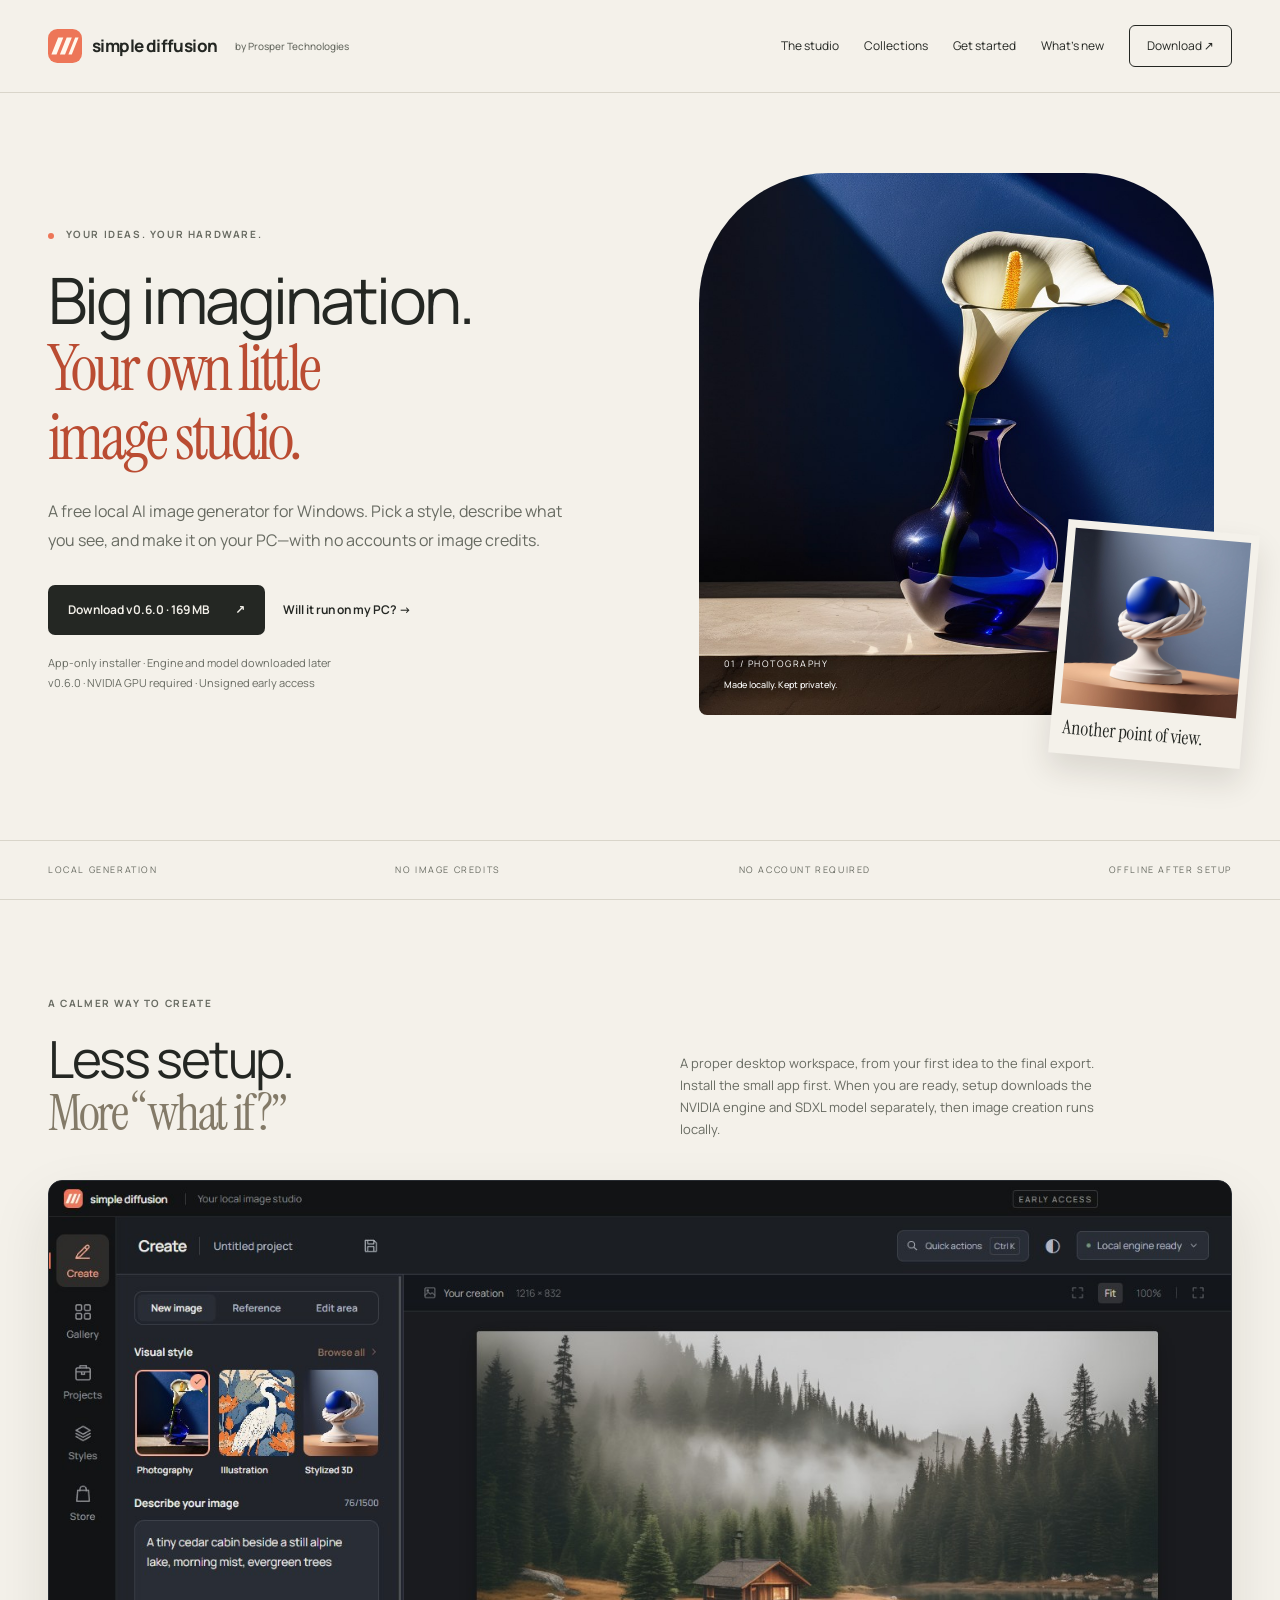
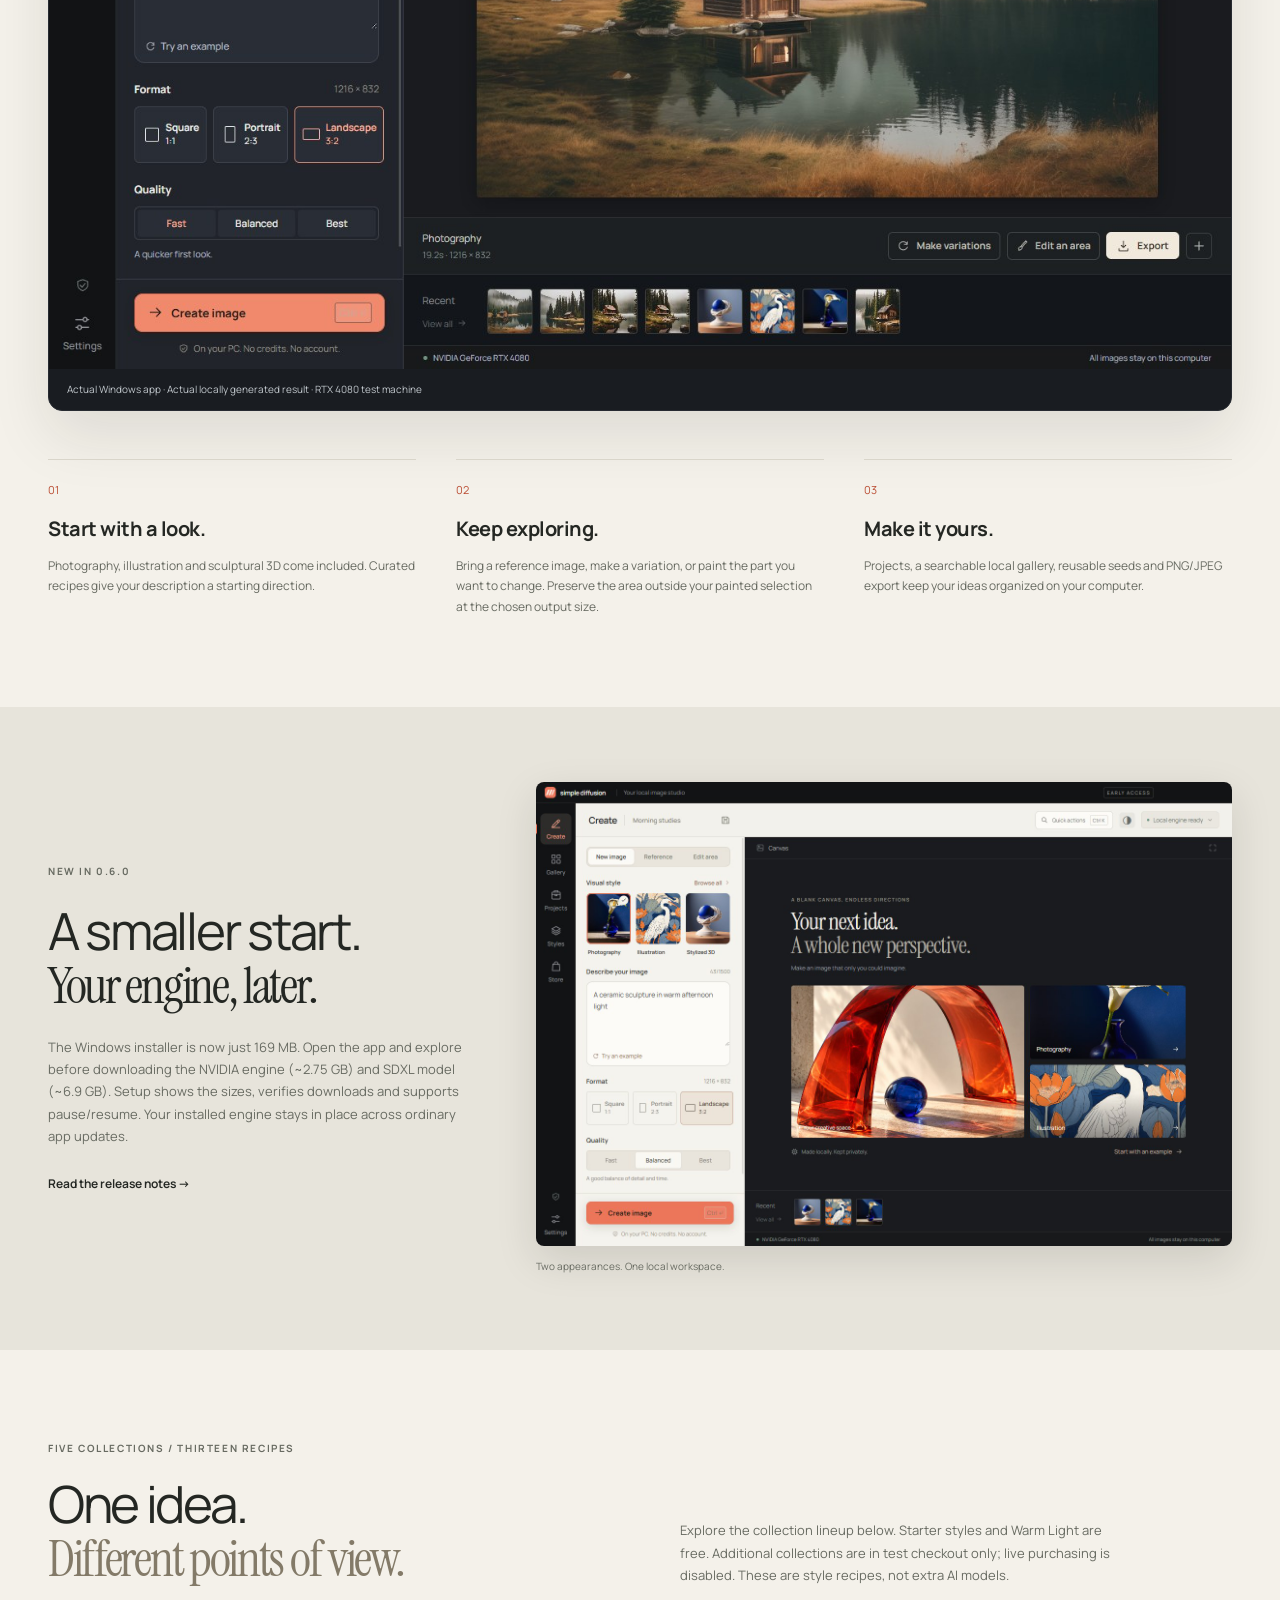
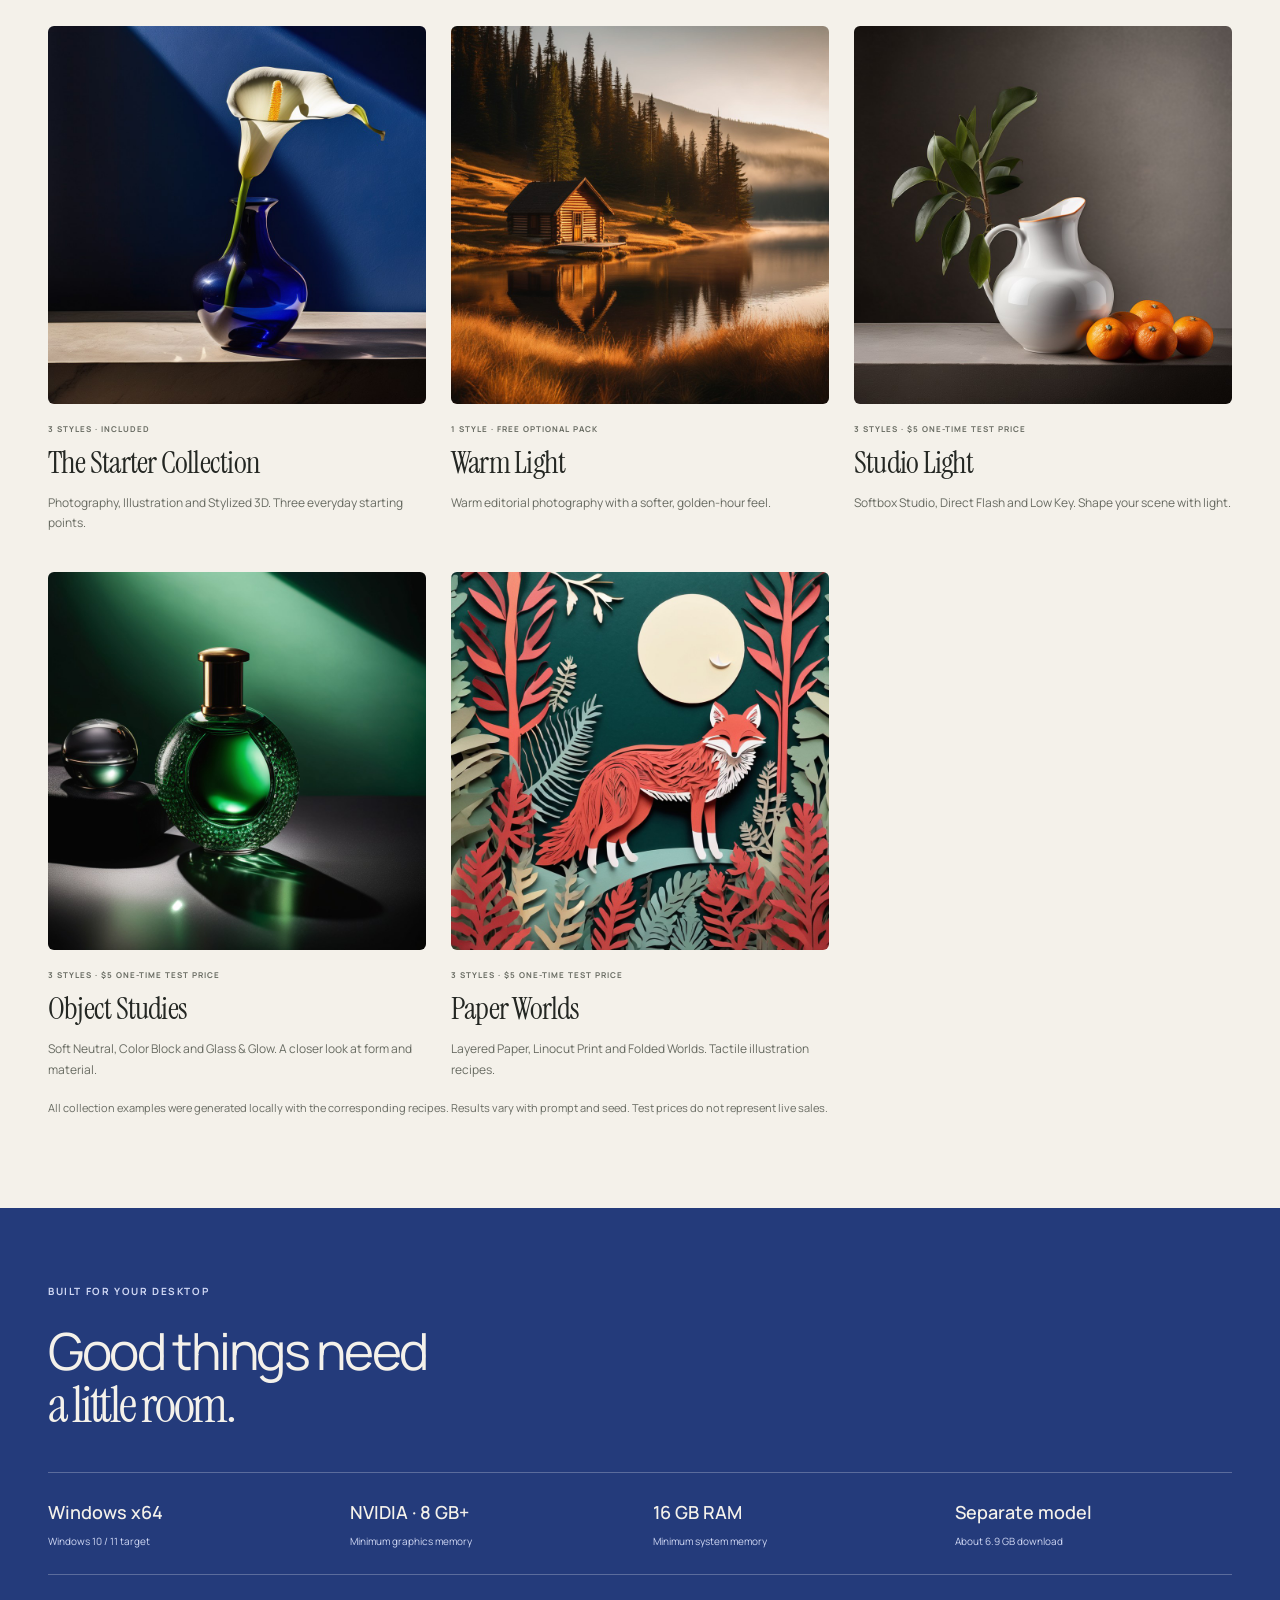
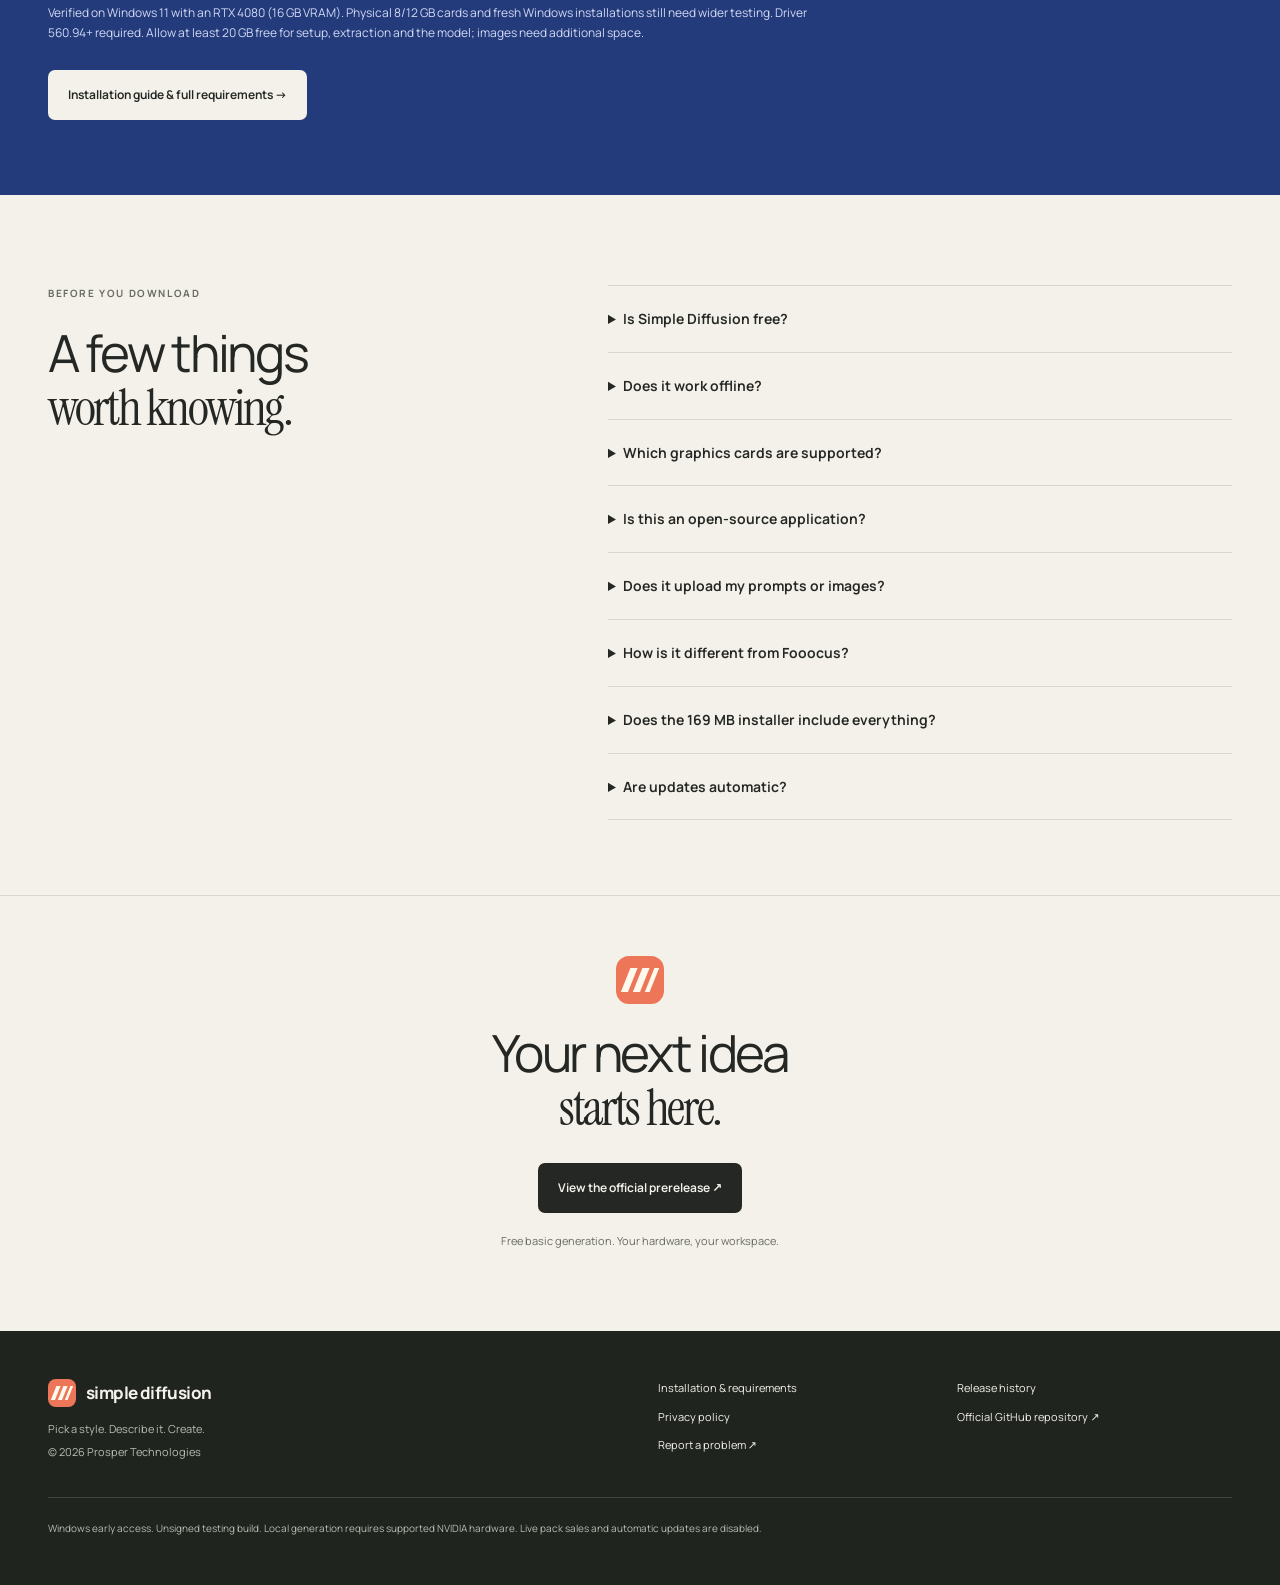
==== commit 1edb07ec: "Clarify setup download totals and privacy verification for testers" ====
--- a/docs/index.html
+++ b/docs/index.html
@@ -4,4 +4,4 @@
 <section class="new-section"><div class="wrap new-grid"><div><span class="eyebrow">NEW IN 0.6.0</span><h2>A smaller start.<br><em>Your engine, later.</em></h2><p>The Windows installer is now just 169 MB. Open the app and explore before downloading the NVIDIA engine (~2.75 GB) and SDXL model (~6.9 GB). Setup shows the sizes, verifies downloads and supports pause/resume. Your installed engine stays in place across ordinary app updates.</p><a class="text-link" href="releases.html">Read the release notes →</a></div><figure><img src="assets/paper-studio.jpg" alt="Simple Diffusion in the alternative Paper appearance" width="1440" height="960" loading="lazy"><figcaption>Two appearances. One local workspace.</figcaption></figure></div></section>
 <section class="wrap collections" id="collections"><div class="section-heading"><span class="eyebrow">FIVE COLLECTIONS / THIRTEEN RECIPES</span><h2>One idea.<br><em>Different points of view.</em></h2><p>Explore the collection lineup below. Starter styles and Warm Light are free. Additional collections are in test checkout only; live purchasing is disabled. These are style recipes, not extra AI models.</p></div><div class="pack-grid"><article class="pack"><img src="assets/photography.jpg" alt="Locally generated The Starter Collection example" width="960" height="960" loading="lazy"><div><span class="eyebrow">3 styles · Included</span><h3>The Starter Collection</h3><p>Photography, Illustration and Stylized 3D. Three everyday starting points.</p></div></article><article class="pack"><img src="assets/warm-light.jpg" alt="Locally generated Warm Light example" width="960" height="960" loading="lazy"><div><span class="eyebrow">1 style · Free optional pack</span><h3>Warm Light</h3><p>Warm editorial photography with a softer, golden-hour feel.</p></div></article><article class="pack"><img src="assets/studio-light.jpg" alt="Locally generated Studio Light example" width="960" height="960" loading="lazy"><div><span class="eyebrow">3 styles · $5 one-time TEST price</span><h3>Studio Light</h3><p>Softbox Studio, Direct Flash and Low Key. Shape your scene with light.</p></div></article><article class="pack"><img src="assets/object-studies.jpg" alt="Locally generated Object Studies example" width="960" height="960" loading="lazy"><div><span class="eyebrow">3 styles · $5 one-time TEST price</span><h3>Object Studies</h3><p>Soft Neutral, Color Block and Glass & Glow. A closer look at form and material.</p></div></article><article class="pack"><img src="assets/paper-worlds.jpg" alt="Locally generated Paper Worlds example" width="960" height="960" loading="lazy"><div><span class="eyebrow">3 styles · $5 one-time TEST price</span><h3>Paper Worlds</h3><p>Layered Paper, Linocut Print and Folded Worlds. Tactile illustration recipes.</p></div></article></div><p class="fine">All collection examples were generated locally with the corresponding recipes. Results vary with prompt and seed. Test prices do not represent live sales.</p></section>
 <section class="requirements-band"><div class="wrap"><span class="eyebrow">BUILT FOR YOUR DESKTOP</span><h2>Good things need<br><em>a little room.</em></h2><div class="requirements-grid"><div><b>Windows x64</b><span>Windows 10 / 11 target</span></div><div><b>NVIDIA · 8 GB+</b><span>Minimum graphics memory</span></div><div><b>16 GB RAM</b><span>Minimum system memory</span></div><div><b>Separate model</b><span>About 6.9 GB download</span></div></div><p>Verified on Windows 11 with an RTX 4080 (16 GB VRAM). Physical 8/12 GB cards and fresh Windows installations still need wider testing. Driver 560.94+ required. Allow at least 20 GB free for setup, extraction and the model; images need additional space.</p><a class="button light" href="guide.html">Installation guide & full requirements →</a></div></section>
-<section class="wrap faq"><div><span class="eyebrow">BEFORE YOU DOWNLOAD</span><h2>A few things<br><em>worth knowing.</em></h2></div><div><details><summary>Is Simple Diffusion free?</summary><p>Basic local image generation and the three starter styles are free, with no image credits or account requirement. Warm Light is a free optional recipe pack. Three additional collections currently have $5 one-time TEST checkout pages; live sales are disabled.</p></details><details><summary>Does it work offline?</summary><p>Generation works offline after the separate model download and setup. Model setup needs internet access. Opening GitHub release pages or the optional test checkout opens an external website.</p></details><details><summary>Which graphics cards are supported?</summary><p>This release requires an NVIDIA GPU with at least 8 GB VRAM, driver 560.94 or newer, and 16 GB system RAM. It has been tested on an RTX 4080 with 16 GB VRAM. Physical 8 GB and 12 GB cards still need validation. AMD, Intel, CPU-only and macOS generation are not supported in this release.</p></details><details><summary>Is this an open-source application?</summary><p>No. This repository contains public product information and release downloads. Application source is maintained privately. Third-party components retain their own licenses.</p></details><details><summary>Does it upload my prompts or images?</summary><p>The app generates locally, has no telemetry and sends no prompts or images to an image-generation service. Its gallery, projects, references and draft recovery are stored on your PC. External GitHub and Lemon Squeezy pages have their own privacy policies.</p></details><details><summary>How is it different from Fooocus?</summary><p>Simple Diffusion focuses on a Windows desktop workflow: an installer, curated recipe styles, projects, a local gallery and guided editing. No head-to-head quality, speed or memory superiority has been established.</p></details><details><summary>Why are there three installer files?</summary><p>The bundled NVIDIA engine is large. Download the setup .exe and both numbered .bin files from the same release, keep all three together, and open the setup .exe. Model weights download separately.</p></details><details><summary>Are updates automatic?</summary><p>The app contains an updater designed to verify a signed release manifest and a Windows-signed installer. Live update checks and installation are disabled in this unsigned early-access build. Use the official release page for manual downloads.</p></details></div></section><section class="wrap final-cta"><img src="assets/mark.svg" alt="" width="48" height="48"><h2>Your next idea<br><em>starts here.</em></h2><a class="button" href="https://github.com/ProsperTechnology/simple-diffusion/releases/tag/v0.6.0">View the official prerelease ↗</a><p class="fine">Free basic generation. Your hardware, your workspace.</p></section></main><footer class="footer"><div><a class="brand" href="./"><img src="assets/mark.svg" alt="" width="28" height="28">simple diffusion</a><p>Pick a style. Describe it. Create.</p><small>© 2026 Prosper Technologies</small></div><div><a href="guide.html">Installation & requirements</a><a href="releases.html">Release history</a><a href="privacy.html">Privacy policy</a><a href="https://github.com/ProsperTechnology/simple-diffusion">Official GitHub repository ↗</a><a href="https://github.com/ProsperTechnology/simple-diffusion/issues">Report a problem ↗</a></div><p class="footnote">Windows early access. Unsigned testing build. Local generation requires supported NVIDIA hardware. Live pack sales and automatic updates are disabled.</p></footer></body></html>+<section class="wrap faq"><div><span class="eyebrow">BEFORE YOU DOWNLOAD</span><h2>A few things<br><em>worth knowing.</em></h2></div><div><details><summary>Is Simple Diffusion free?</summary><p>Basic local image generation and the three starter styles are free, with no image credits or account requirement. Warm Light is a free optional recipe pack. Three additional collections currently have $5 one-time TEST checkout pages; live sales are disabled.</p></details><details><summary>Does it work offline?</summary><p>Generation works offline after the separate model download and setup. Model setup needs internet access. Opening GitHub release pages or the optional test checkout opens an external website.</p></details><details><summary>Which graphics cards are supported?</summary><p>This release requires an NVIDIA GPU with at least 8 GB VRAM, driver 560.94 or newer, and 16 GB system RAM. It has been tested on an RTX 4080 with 16 GB VRAM. Physical 8 GB and 12 GB cards still need validation. AMD, Intel, CPU-only and macOS generation are not supported in this release.</p></details><details><summary>Is this an open-source application?</summary><p>No. This repository contains public product information and release downloads. Application source is maintained privately. Third-party components retain their own licenses.</p></details><details><summary>Does it upload my prompts or images?</summary><p><a href="network-verification.html">Inspect the expected network activity and verification limitations.</a> The app generates locally, has no telemetry and sends no prompts or images to an image-generation service. Its gallery, projects, references and draft recovery are stored on your PC. External GitHub and Lemon Squeezy pages have their own privacy policies.</p></details><details><summary>How is it different from Fooocus?</summary><p>Simple Diffusion focuses on a Windows desktop workflow: an installer, curated recipe styles, projects, a local gallery and guided editing. No head-to-head quality, speed or memory superiority has been established.</p></details><details><summary>Does the 169 MB installer include everything?</summary><p>The installer contains the app. First-time setup downloads another 9.69 GB for the NVIDIA engine and SDXL model (about 9.86 GB including the app). Allow at least 20 GB free plus image storage. No companion installer files are required. Review the sizes and model license in setup before starting.</p></details><details><summary>Are updates automatic?</summary><p>The app contains an updater designed to verify a signed release manifest and a Windows-signed installer. Live update checks and installation are disabled in this unsigned early-access build. Use the official release page for manual downloads.</p></details></div></section><section class="wrap final-cta"><img src="assets/mark.svg" alt="" width="48" height="48"><h2>Your next idea<br><em>starts here.</em></h2><a class="button" href="https://github.com/ProsperTechnology/simple-diffusion/releases/tag/v0.6.0">View the official prerelease ↗</a><p class="fine">Free basic generation. Your hardware, your workspace.</p></section></main><footer class="footer"><div><a class="brand" href="./"><img src="assets/mark.svg" alt="" width="28" height="28">simple diffusion</a><p>Pick a style. Describe it. Create.</p><small>© 2026 Prosper Technologies</small></div><div><a href="guide.html">Installation & requirements</a><a href="releases.html">Release history</a><a href="privacy.html">Privacy policy</a><a href="https://github.com/ProsperTechnology/simple-diffusion">Official GitHub repository ↗</a><a href="https://github.com/ProsperTechnology/simple-diffusion/issues">Report a problem ↗</a></div><p class="footnote">Windows early access. Unsigned testing build. Local generation requires supported NVIDIA hardware. Live pack sales and automatic updates are disabled.</p></footer></body></html>
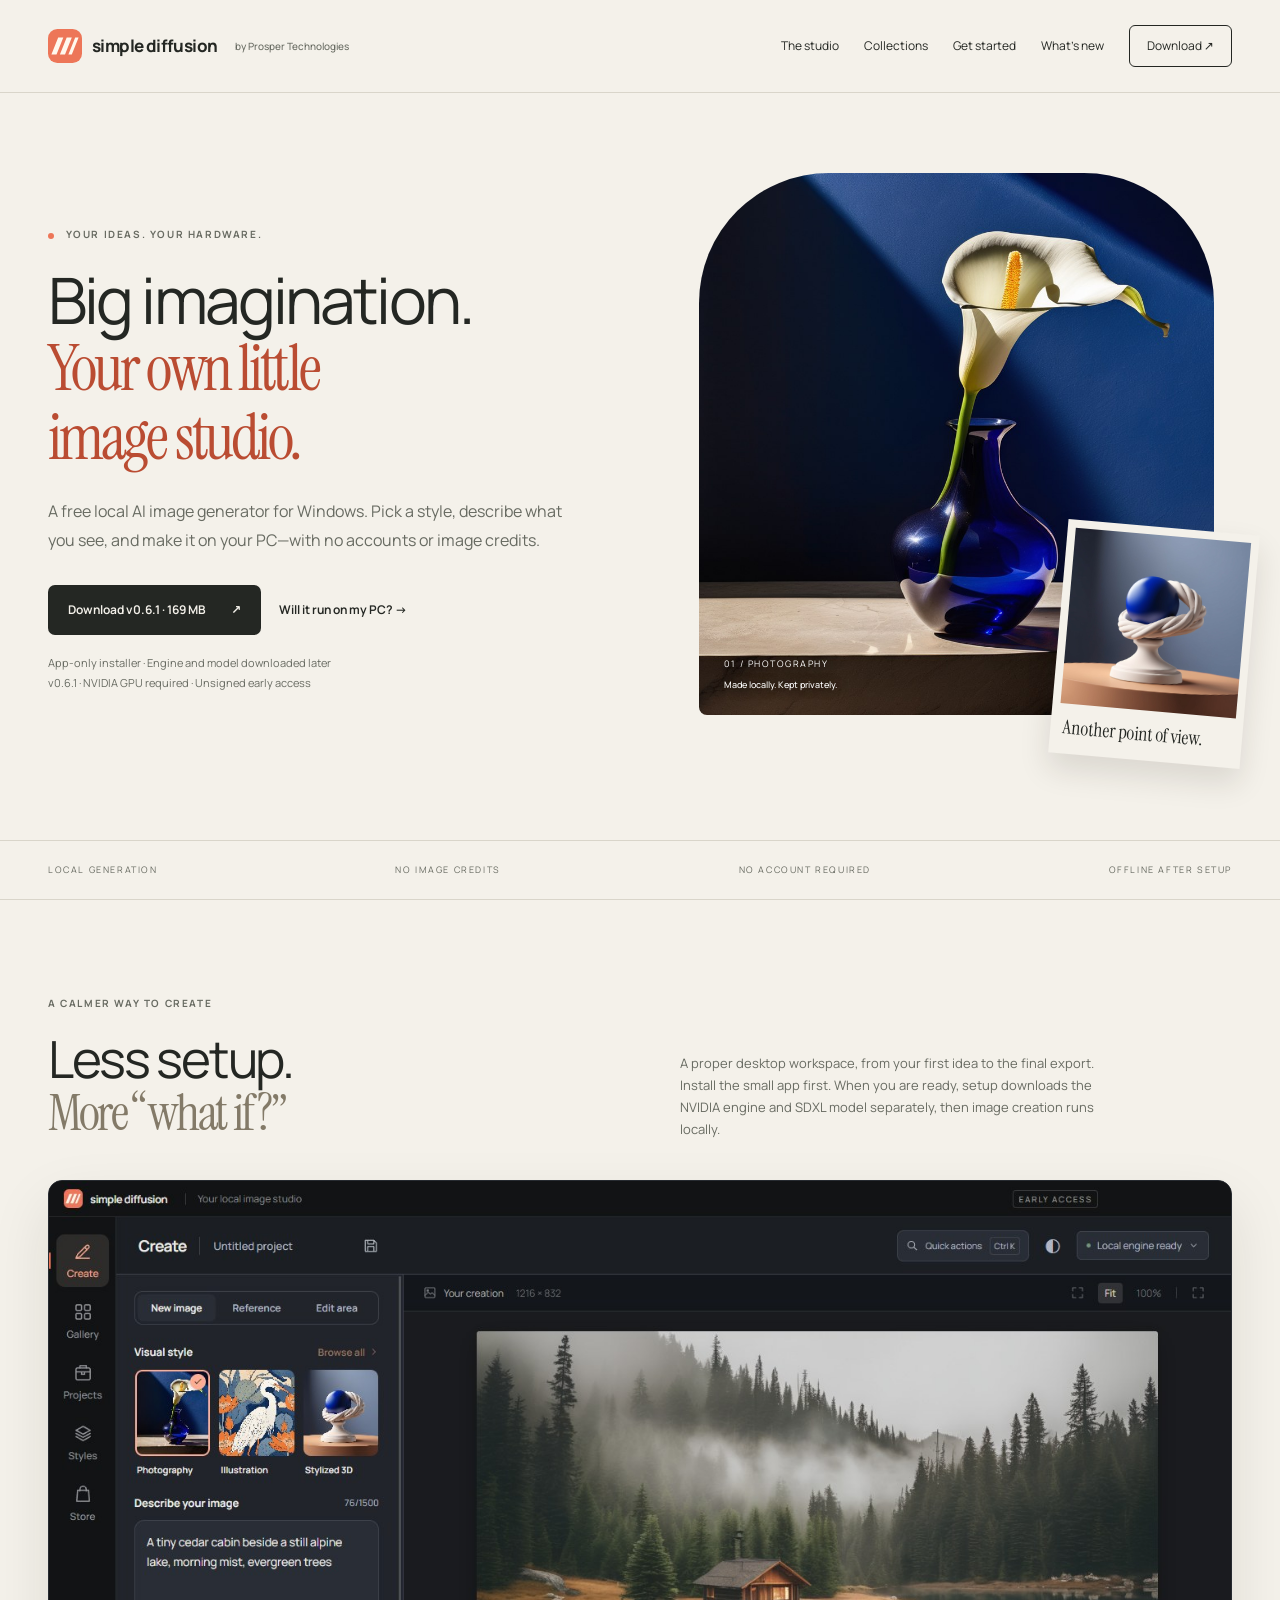
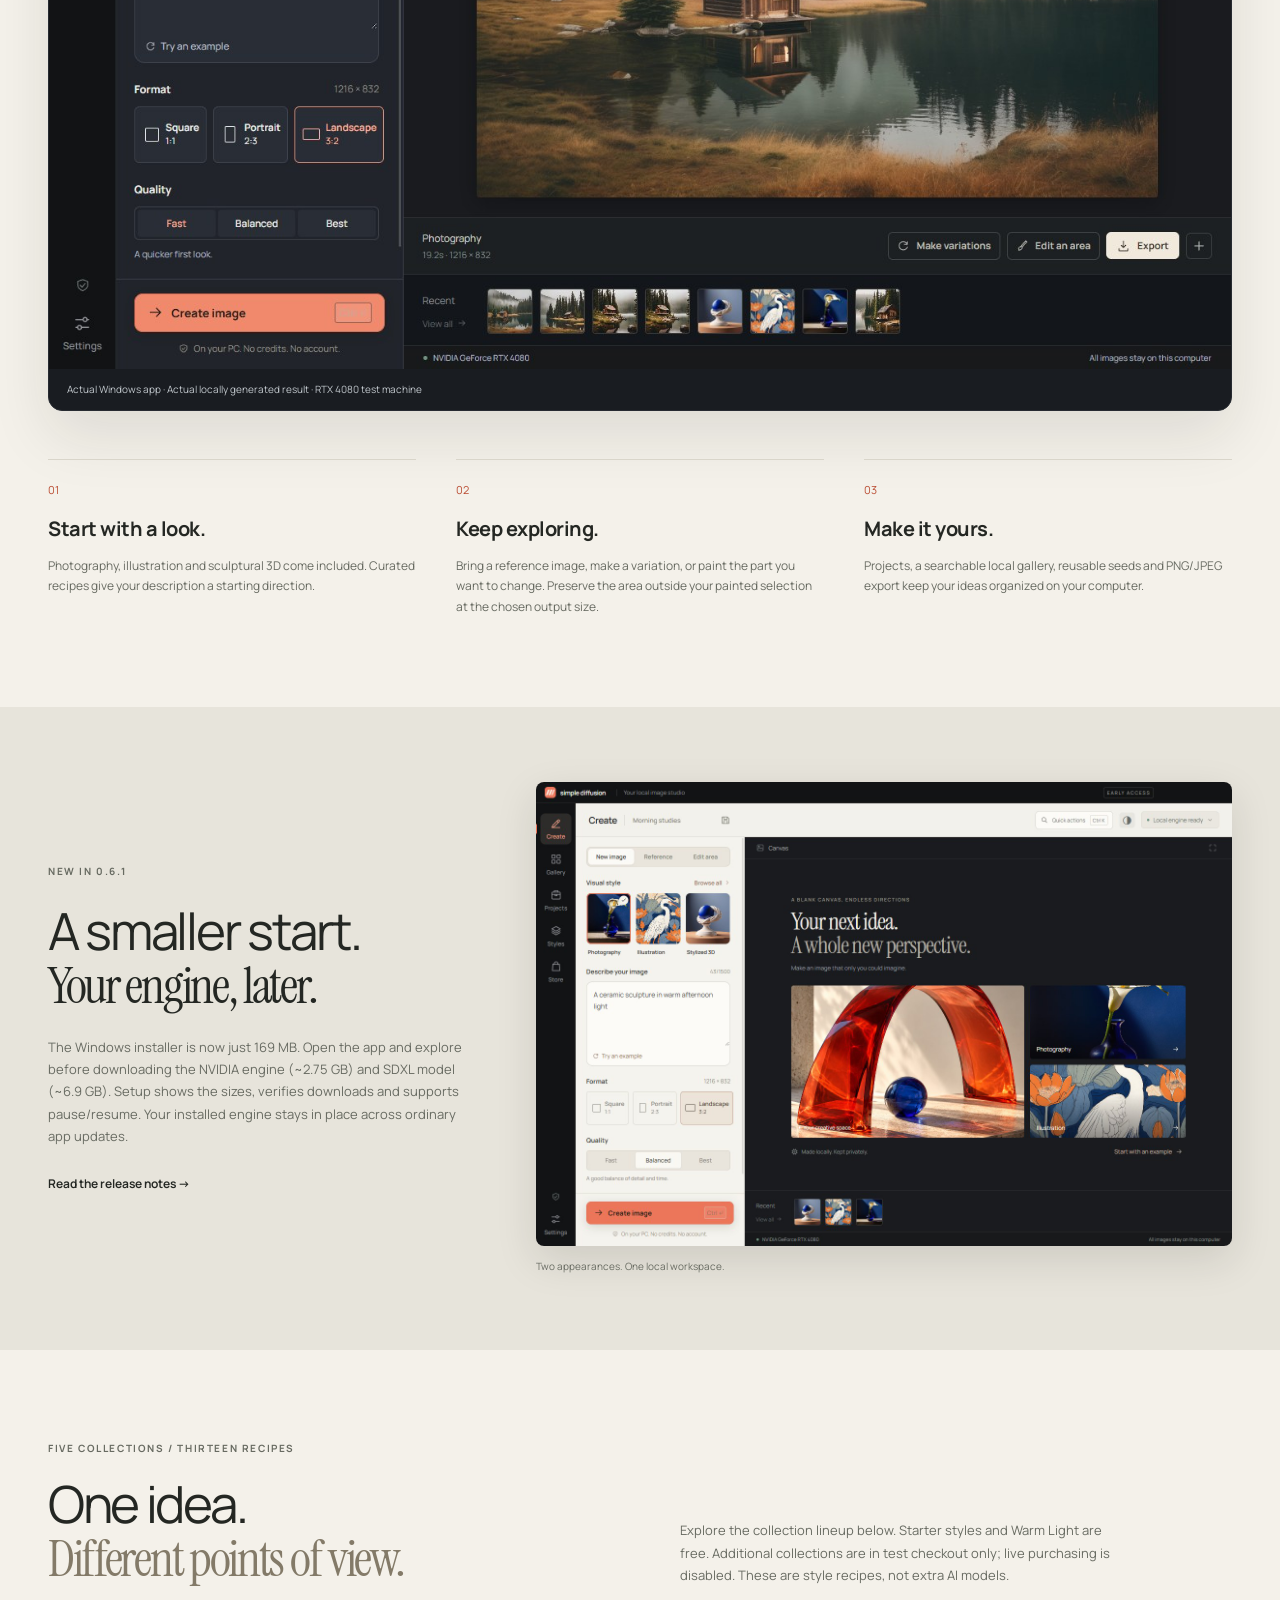
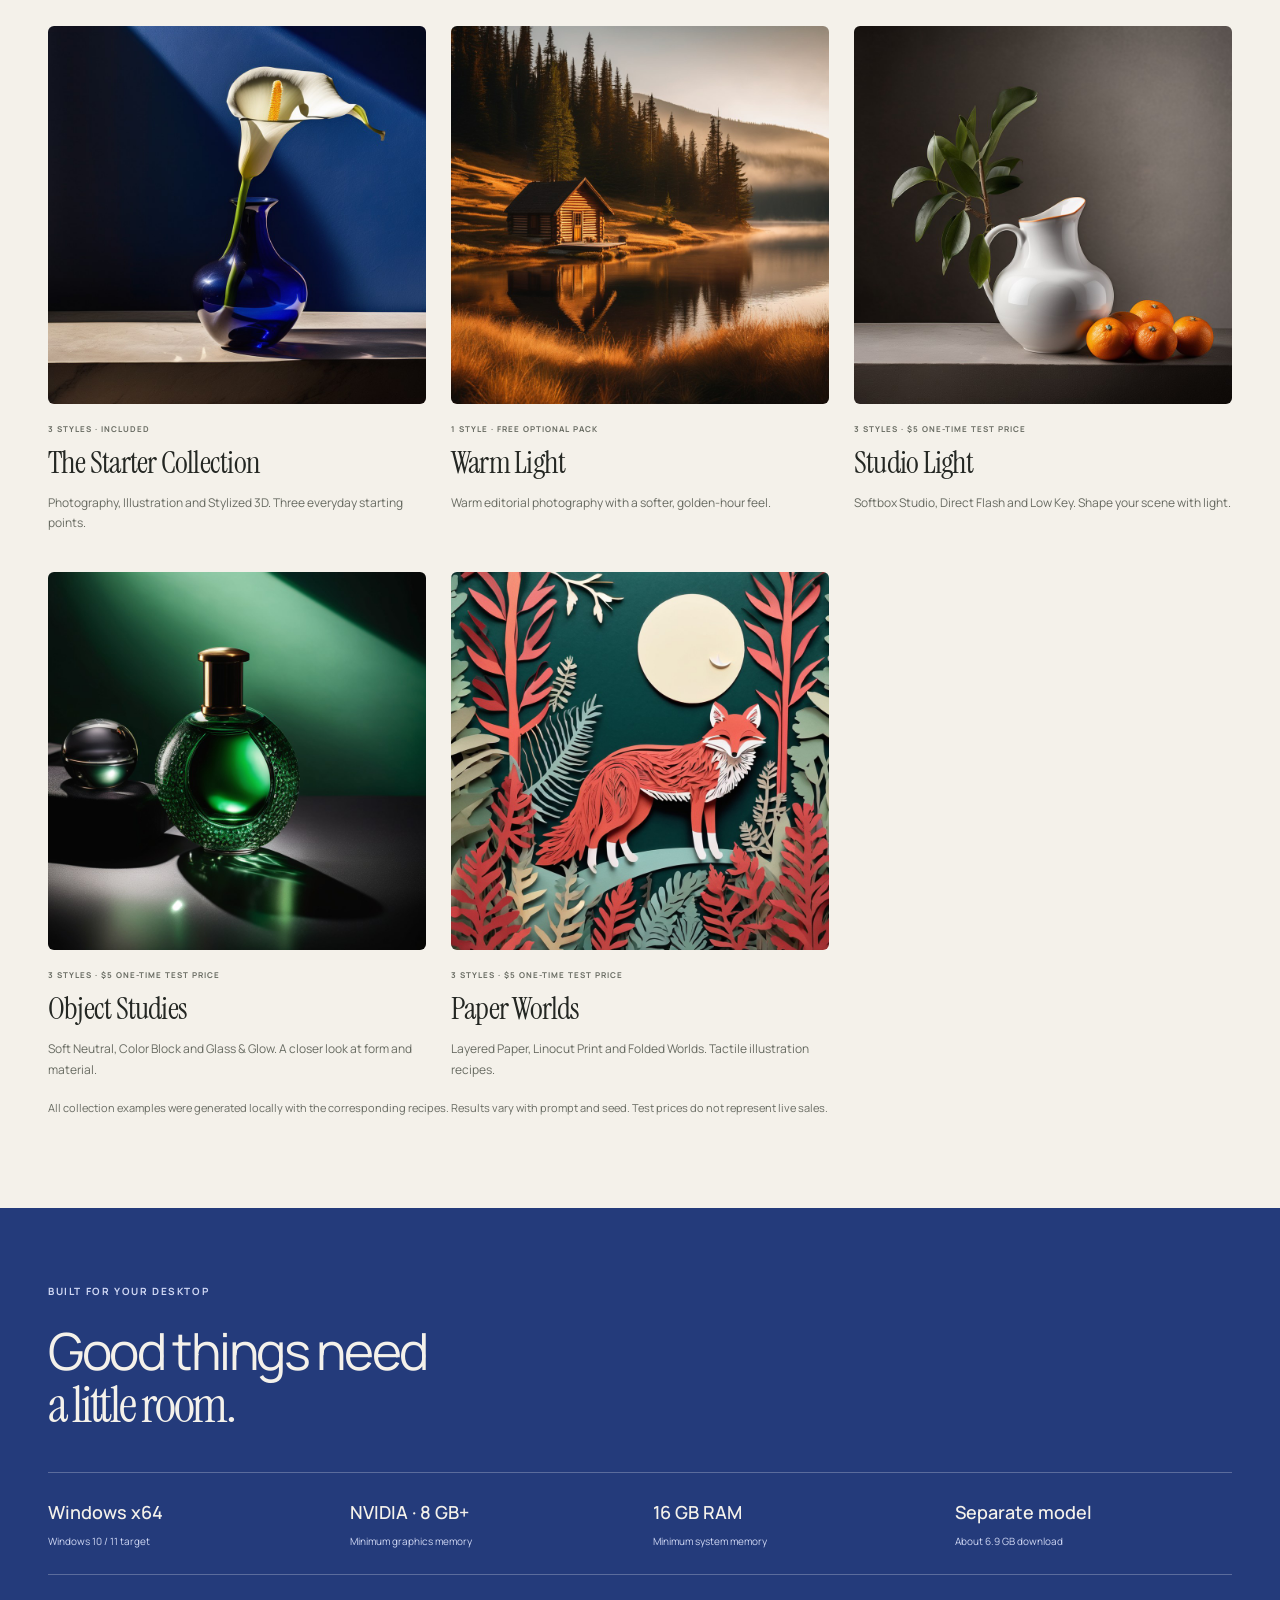
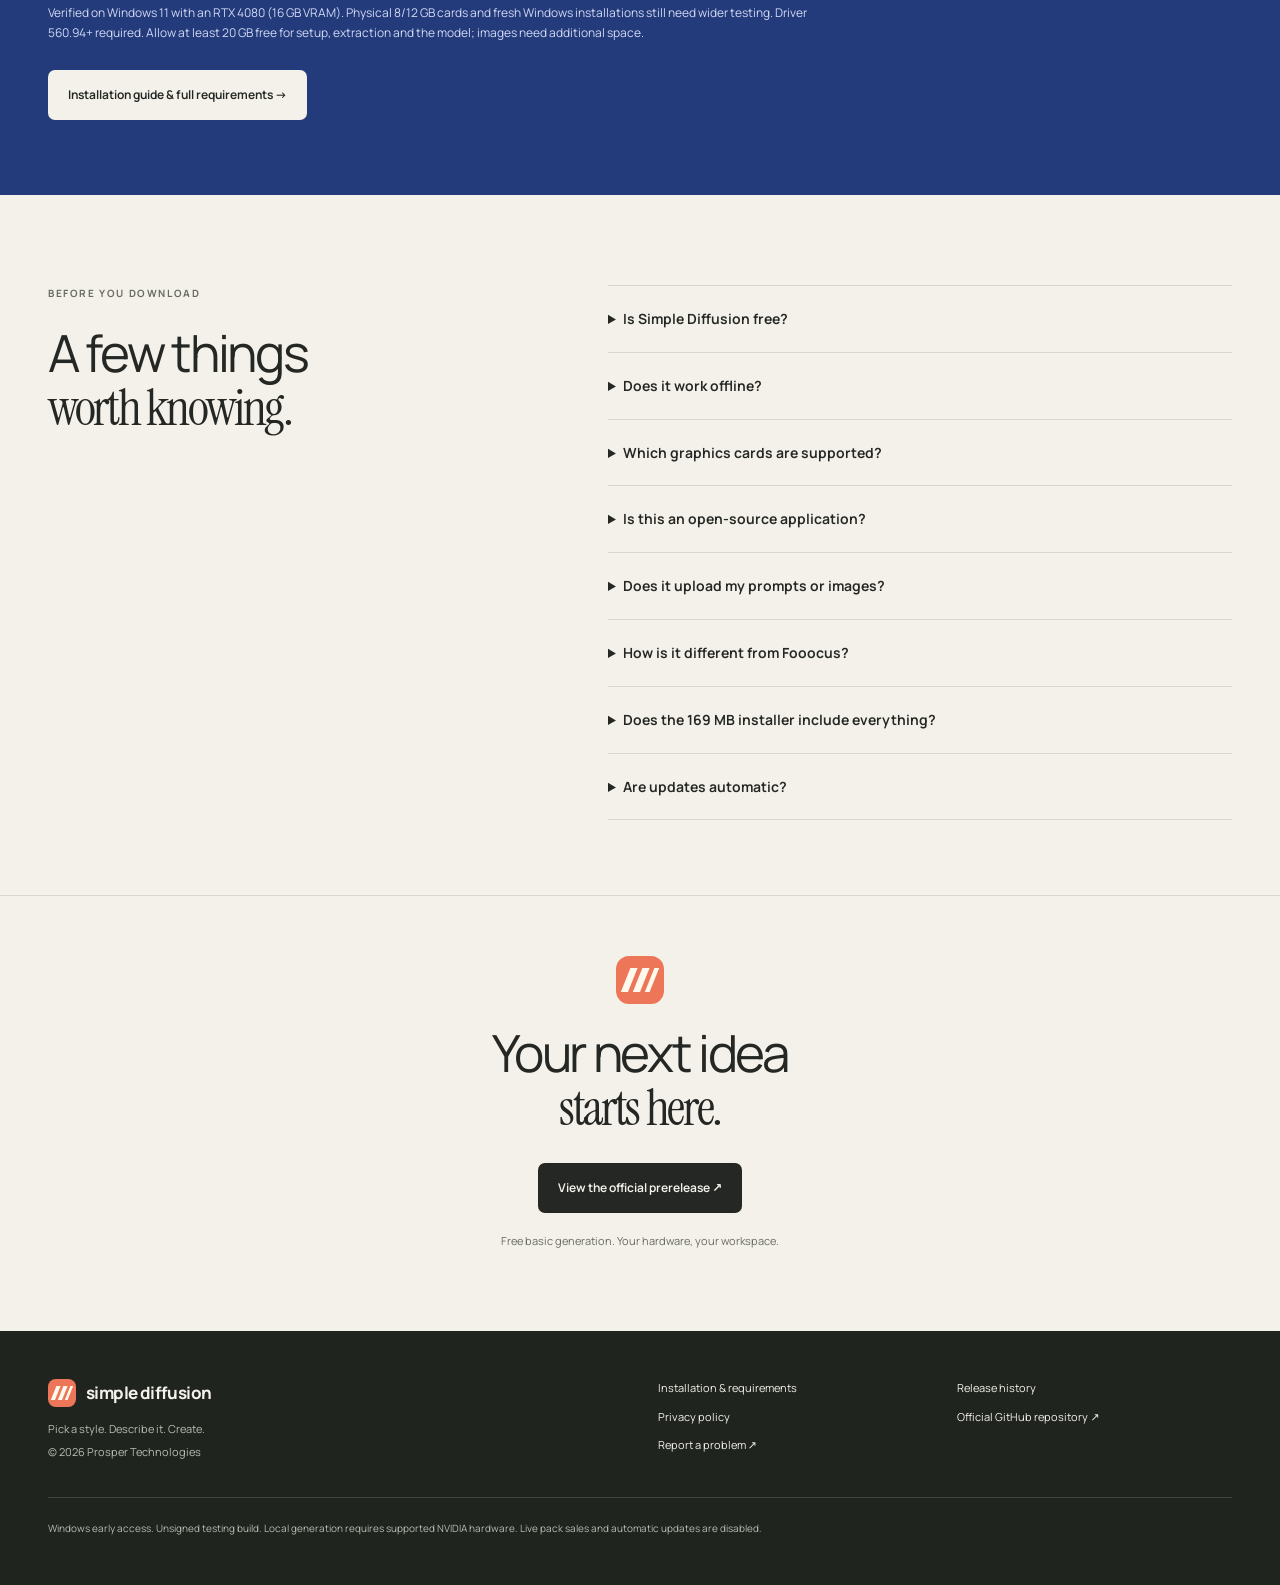
==== commit dd7890bd: "Release Simple Diffusion 0.6.1 setup clarity and diagnostics" ====
--- a/docs/index.html
+++ b/docs/index.html
@@ -1,7 +1,7 @@
-<!doctype html><html lang="en"><head><meta charset="utf-8"><meta name="viewport" content="width=device-width,initial-scale=1"><title>Simple Diffusion — Free Local AI Image Generator for Windows</title><meta name="description" content="Create images privately on your Windows PC with Simple Diffusion. Free local SDXL generation, curated styles, reference editing, projects and offline use after setup."><meta name="robots" content="index,follow"><link rel="canonical" href="https://prospertechnology.github.io/simple-diffusion/"><meta name="theme-color" content="#f4f1ea"><meta property="og:type" content="website"><meta property="og:title" content="Simple Diffusion — Free Local AI Image Generator for Windows"><meta property="og:description" content="Create images privately on your Windows PC with Simple Diffusion. Free local SDXL generation, curated styles, reference editing, projects and offline use after setup."><meta property="og:url" content="https://prospertechnology.github.io/simple-diffusion/"><meta property="og:image" content="https://prospertechnology.github.io/simple-diffusion/assets/studio.jpg"><meta property="og:image:alt" content="Simple Diffusion Windows studio showing an image generated locally"><meta name="twitter:card" content="summary_large_image"><link rel="icon" href="assets/mark.svg" type="image/svg+xml"><link rel="stylesheet" href="assets/site.css"><script type="application/ld+json">{"@context": "https://schema.org", "@type": "SoftwareApplication", "name": "Simple Diffusion", "applicationCategory": "MultimediaApplication", "operatingSystem": "Windows 10/11 (64-bit)", "softwareVersion": "0.6.0", "description": "Create images privately on your Windows PC with Simple Diffusion. Free local SDXL generation, curated styles, reference editing, projects and offline use after setup.", "url": "https://prospertechnology.github.io/simple-diffusion/", "downloadUrl": "https://github.com/ProsperTechnology/simple-diffusion/releases/tag/v0.6.0", "screenshot": "https://prospertechnology.github.io/simple-diffusion/assets/studio.jpg", "author": {"@type": "Organization", "name": "Prosper Technologies"}, "offers": {"@type": "Offer", "price": "0", "priceCurrency": "USD", "description": "Basic local generation; optional collections are separate."}, "softwareRequirements": "NVIDIA GPU with 8 GB or more VRAM, NVIDIA driver 560.94+, 16 GB RAM; separate SDXL model download."}</script></head><body><a class="skip" href="#main">Skip to content</a><header class="nav"><a class="brand" href="./"><img src="assets/mark.svg" alt="" width="34" height="34">simple diffusion<span>by Prosper Technologies</span></a><nav aria-label="Main navigation"><a href="index.html#features">The studio</a><a href="index.html#collections">Collections</a><a href="guide.html">Get started</a><a href="releases.html">What’s new</a><a class="nav-download" href="https://github.com/ProsperTechnology/simple-diffusion/releases/tag/v0.6.0">Download ↗</a></nav></header><main id="main"><section class="hero wrap"><div class="hero-copy"><div class="eyebrow"><i></i> YOUR IDEAS. YOUR HARDWARE.</div><h1>Big imagination.<br><em>Your own little<br>image studio.</em></h1><p class="lead">A free local AI image generator for Windows. Pick a style, describe what you see, and make it on your PC—with no accounts or image credits.</p><div class="hero-actions"><a class="button" href="https://github.com/ProsperTechnology/simple-diffusion/releases/download/v0.6.0/Simple-Diffusion-Setup-0.6.0.exe">Download v0.6.0 · 169 MB <span>↗</span></a><a class="text-link" href="guide.html#requirements">Will it run on my PC? →</a></div><p class="fine">App-only installer · Engine and model downloaded later<br>v0.6.0 · NVIDIA GPU required · Unsigned early access</p></div><div class="hero-art"><img src="assets/photography.jpg" alt="Sculptural cobalt and cream vase with a white calla lily, generated locally in Simple Diffusion" width="960" height="960" fetchpriority="high"><span class="image-label">01 / PHOTOGRAPHY<br><b>Made locally. Kept privately.</b></span><div class="small-art"><img src="assets/sculpture.jpg" alt="Locally generated sculptural 3D study" width="960" height="960"><span>Another point of view.</span></div></div></section>
+<!doctype html><html lang="en"><head><meta charset="utf-8"><meta name="viewport" content="width=device-width,initial-scale=1"><title>Simple Diffusion — Free Local AI Image Generator for Windows</title><meta name="description" content="Create images privately on your Windows PC with Simple Diffusion. Free local SDXL generation, curated styles, reference editing, projects and offline use after setup."><meta name="robots" content="index,follow"><link rel="canonical" href="https://prospertechnology.github.io/simple-diffusion/"><meta name="theme-color" content="#f4f1ea"><meta property="og:type" content="website"><meta property="og:title" content="Simple Diffusion — Free Local AI Image Generator for Windows"><meta property="og:description" content="Create images privately on your Windows PC with Simple Diffusion. Free local SDXL generation, curated styles, reference editing, projects and offline use after setup."><meta property="og:url" content="https://prospertechnology.github.io/simple-diffusion/"><meta property="og:image" content="https://prospertechnology.github.io/simple-diffusion/assets/studio.jpg"><meta property="og:image:alt" content="Simple Diffusion Windows studio showing an image generated locally"><meta name="twitter:card" content="summary_large_image"><link rel="icon" href="assets/mark.svg" type="image/svg+xml"><link rel="stylesheet" href="assets/site.css"><script type="application/ld+json">{"@context": "https://schema.org", "@type": "SoftwareApplication", "name": "Simple Diffusion", "applicationCategory": "MultimediaApplication", "operatingSystem": "Windows 10/11 (64-bit)", "softwareVersion": "0.6.1", "description": "Create images privately on your Windows PC with Simple Diffusion. Free local SDXL generation, curated styles, reference editing, projects and offline use after setup.", "url": "https://prospertechnology.github.io/simple-diffusion/", "downloadUrl": "https://github.com/ProsperTechnology/simple-diffusion/releases/tag/v0.6.1", "screenshot": "https://prospertechnology.github.io/simple-diffusion/assets/studio.jpg", "author": {"@type": "Organization", "name": "Prosper Technologies"}, "offers": {"@type": "Offer", "price": "0", "priceCurrency": "USD", "description": "Basic local generation; optional collections are separate."}, "softwareRequirements": "NVIDIA GPU with 8 GB or more VRAM, NVIDIA driver 560.94+, 16 GB RAM; separate SDXL model download."}</script></head><body><a class="skip" href="#main">Skip to content</a><header class="nav"><a class="brand" href="./"><img src="assets/mark.svg" alt="" width="34" height="34">simple diffusion<span>by Prosper Technologies</span></a><nav aria-label="Main navigation"><a href="index.html#features">The studio</a><a href="index.html#collections">Collections</a><a href="guide.html">Get started</a><a href="releases.html">What’s new</a><a class="nav-download" href="https://github.com/ProsperTechnology/simple-diffusion/releases/tag/v0.6.1">Download ↗</a></nav></header><main id="main"><section class="hero wrap"><div class="hero-copy"><div class="eyebrow"><i></i> YOUR IDEAS. YOUR HARDWARE.</div><h1>Big imagination.<br><em>Your own little<br>image studio.</em></h1><p class="lead">A free local AI image generator for Windows. Pick a style, describe what you see, and make it on your PC—with no accounts or image credits.</p><div class="hero-actions"><a class="button" href="https://github.com/ProsperTechnology/simple-diffusion/releases/download/v0.6.1/Simple-Diffusion-Setup-0.6.1.exe">Download v0.6.1 · 169 MB <span>↗</span></a><a class="text-link" href="guide.html#requirements">Will it run on my PC? →</a></div><p class="fine">App-only installer · Engine and model downloaded later<br>v0.6.1 · NVIDIA GPU required · Unsigned early access</p></div><div class="hero-art"><img src="assets/photography.jpg" alt="Sculptural cobalt and cream vase with a white calla lily, generated locally in Simple Diffusion" width="960" height="960" fetchpriority="high"><span class="image-label">01 / PHOTOGRAPHY<br><b>Made locally. Kept privately.</b></span><div class="small-art"><img src="assets/sculpture.jpg" alt="Locally generated sculptural 3D study" width="960" height="960"><span>Another point of view.</span></div></div></section>
 <div class="promise wrap"><span>LOCAL GENERATION</span><span>NO IMAGE CREDITS</span><span>NO ACCOUNT REQUIRED</span><span>OFFLINE AFTER SETUP</span></div>
 <section class="studio-section wrap" id="features"><div class="section-heading"><span class="eyebrow">A CALMER WAY TO CREATE</span><h2>Less setup.<br><em>More “what if?”</em></h2><p>A proper desktop workspace, from your first idea to the final export. Install the small app first. When you are ready, setup downloads the NVIDIA engine and SDXL model separately, then image creation runs locally.</p></div><figure class="app-shot"><img src="assets/studio.jpg" alt="Simple Diffusion 0.5 Midnight interface showing a locally generated alpine cabin, prompt controls, style selection and export tools" width="1440" height="960" loading="lazy"><figcaption>Actual Windows app · Actual locally generated result · RTX 4080 test machine</figcaption></figure><div class="feature-grid"><article><span>01</span><h3>Start with a look.</h3><p>Photography, illustration and sculptural 3D come included. Curated recipes give your description a starting direction.</p></article><article><span>02</span><h3>Keep exploring.</h3><p>Bring a reference image, make a variation, or paint the part you want to change. Preserve the area outside your painted selection at the chosen output size.</p></article><article><span>03</span><h3>Make it yours.</h3><p>Projects, a searchable local gallery, reusable seeds and PNG/JPEG export keep your ideas organized on your computer.</p></article></div></section>
-<section class="new-section"><div class="wrap new-grid"><div><span class="eyebrow">NEW IN 0.6.0</span><h2>A smaller start.<br><em>Your engine, later.</em></h2><p>The Windows installer is now just 169 MB. Open the app and explore before downloading the NVIDIA engine (~2.75 GB) and SDXL model (~6.9 GB). Setup shows the sizes, verifies downloads and supports pause/resume. Your installed engine stays in place across ordinary app updates.</p><a class="text-link" href="releases.html">Read the release notes →</a></div><figure><img src="assets/paper-studio.jpg" alt="Simple Diffusion in the alternative Paper appearance" width="1440" height="960" loading="lazy"><figcaption>Two appearances. One local workspace.</figcaption></figure></div></section>
+<section class="new-section"><div class="wrap new-grid"><div><span class="eyebrow">NEW IN 0.6.1</span><h2>A smaller start.<br><em>Your engine, later.</em></h2><p>The Windows installer is now just 169 MB. Open the app and explore before downloading the NVIDIA engine (~2.75 GB) and SDXL model (~6.9 GB). Setup shows the sizes, verifies downloads and supports pause/resume. Your installed engine stays in place across ordinary app updates.</p><a class="text-link" href="releases.html">Read the release notes →</a></div><figure><img src="assets/paper-studio.jpg" alt="Simple Diffusion in the alternative Paper appearance" width="1440" height="960" loading="lazy"><figcaption>Two appearances. One local workspace.</figcaption></figure></div></section>
 <section class="wrap collections" id="collections"><div class="section-heading"><span class="eyebrow">FIVE COLLECTIONS / THIRTEEN RECIPES</span><h2>One idea.<br><em>Different points of view.</em></h2><p>Explore the collection lineup below. Starter styles and Warm Light are free. Additional collections are in test checkout only; live purchasing is disabled. These are style recipes, not extra AI models.</p></div><div class="pack-grid"><article class="pack"><img src="assets/photography.jpg" alt="Locally generated The Starter Collection example" width="960" height="960" loading="lazy"><div><span class="eyebrow">3 styles · Included</span><h3>The Starter Collection</h3><p>Photography, Illustration and Stylized 3D. Three everyday starting points.</p></div></article><article class="pack"><img src="assets/warm-light.jpg" alt="Locally generated Warm Light example" width="960" height="960" loading="lazy"><div><span class="eyebrow">1 style · Free optional pack</span><h3>Warm Light</h3><p>Warm editorial photography with a softer, golden-hour feel.</p></div></article><article class="pack"><img src="assets/studio-light.jpg" alt="Locally generated Studio Light example" width="960" height="960" loading="lazy"><div><span class="eyebrow">3 styles · $5 one-time TEST price</span><h3>Studio Light</h3><p>Softbox Studio, Direct Flash and Low Key. Shape your scene with light.</p></div></article><article class="pack"><img src="assets/object-studies.jpg" alt="Locally generated Object Studies example" width="960" height="960" loading="lazy"><div><span class="eyebrow">3 styles · $5 one-time TEST price</span><h3>Object Studies</h3><p>Soft Neutral, Color Block and Glass & Glow. A closer look at form and material.</p></div></article><article class="pack"><img src="assets/paper-worlds.jpg" alt="Locally generated Paper Worlds example" width="960" height="960" loading="lazy"><div><span class="eyebrow">3 styles · $5 one-time TEST price</span><h3>Paper Worlds</h3><p>Layered Paper, Linocut Print and Folded Worlds. Tactile illustration recipes.</p></div></article></div><p class="fine">All collection examples were generated locally with the corresponding recipes. Results vary with prompt and seed. Test prices do not represent live sales.</p></section>
 <section class="requirements-band"><div class="wrap"><span class="eyebrow">BUILT FOR YOUR DESKTOP</span><h2>Good things need<br><em>a little room.</em></h2><div class="requirements-grid"><div><b>Windows x64</b><span>Windows 10 / 11 target</span></div><div><b>NVIDIA · 8 GB+</b><span>Minimum graphics memory</span></div><div><b>16 GB RAM</b><span>Minimum system memory</span></div><div><b>Separate model</b><span>About 6.9 GB download</span></div></div><p>Verified on Windows 11 with an RTX 4080 (16 GB VRAM). Physical 8/12 GB cards and fresh Windows installations still need wider testing. Driver 560.94+ required. Allow at least 20 GB free for setup, extraction and the model; images need additional space.</p><a class="button light" href="guide.html">Installation guide & full requirements →</a></div></section>
-<section class="wrap faq"><div><span class="eyebrow">BEFORE YOU DOWNLOAD</span><h2>A few things<br><em>worth knowing.</em></h2></div><div><details><summary>Is Simple Diffusion free?</summary><p>Basic local image generation and the three starter styles are free, with no image credits or account requirement. Warm Light is a free optional recipe pack. Three additional collections currently have $5 one-time TEST checkout pages; live sales are disabled.</p></details><details><summary>Does it work offline?</summary><p>Generation works offline after the separate model download and setup. Model setup needs internet access. Opening GitHub release pages or the optional test checkout opens an external website.</p></details><details><summary>Which graphics cards are supported?</summary><p>This release requires an NVIDIA GPU with at least 8 GB VRAM, driver 560.94 or newer, and 16 GB system RAM. It has been tested on an RTX 4080 with 16 GB VRAM. Physical 8 GB and 12 GB cards still need validation. AMD, Intel, CPU-only and macOS generation are not supported in this release.</p></details><details><summary>Is this an open-source application?</summary><p>No. This repository contains public product information and release downloads. Application source is maintained privately. Third-party components retain their own licenses.</p></details><details><summary>Does it upload my prompts or images?</summary><p><a href="network-verification.html">Inspect the expected network activity and verification limitations.</a> The app generates locally, has no telemetry and sends no prompts or images to an image-generation service. Its gallery, projects, references and draft recovery are stored on your PC. External GitHub and Lemon Squeezy pages have their own privacy policies.</p></details><details><summary>How is it different from Fooocus?</summary><p>Simple Diffusion focuses on a Windows desktop workflow: an installer, curated recipe styles, projects, a local gallery and guided editing. No head-to-head quality, speed or memory superiority has been established.</p></details><details><summary>Does the 169 MB installer include everything?</summary><p>The installer contains the app. First-time setup downloads another 9.69 GB for the NVIDIA engine and SDXL model (about 9.86 GB including the app). Allow at least 20 GB free plus image storage. No companion installer files are required. Review the sizes and model license in setup before starting.</p></details><details><summary>Are updates automatic?</summary><p>The app contains an updater designed to verify a signed release manifest and a Windows-signed installer. Live update checks and installation are disabled in this unsigned early-access build. Use the official release page for manual downloads.</p></details></div></section><section class="wrap final-cta"><img src="assets/mark.svg" alt="" width="48" height="48"><h2>Your next idea<br><em>starts here.</em></h2><a class="button" href="https://github.com/ProsperTechnology/simple-diffusion/releases/tag/v0.6.0">View the official prerelease ↗</a><p class="fine">Free basic generation. Your hardware, your workspace.</p></section></main><footer class="footer"><div><a class="brand" href="./"><img src="assets/mark.svg" alt="" width="28" height="28">simple diffusion</a><p>Pick a style. Describe it. Create.</p><small>© 2026 Prosper Technologies</small></div><div><a href="guide.html">Installation & requirements</a><a href="releases.html">Release history</a><a href="privacy.html">Privacy policy</a><a href="https://github.com/ProsperTechnology/simple-diffusion">Official GitHub repository ↗</a><a href="https://github.com/ProsperTechnology/simple-diffusion/issues">Report a problem ↗</a></div><p class="footnote">Windows early access. Unsigned testing build. Local generation requires supported NVIDIA hardware. Live pack sales and automatic updates are disabled.</p></footer></body></html>+<section class="wrap faq"><div><span class="eyebrow">BEFORE YOU DOWNLOAD</span><h2>A few things<br><em>worth knowing.</em></h2></div><div><details><summary>Is Simple Diffusion free?</summary><p>Basic local image generation and the three starter styles are free, with no image credits or account requirement. Warm Light is a free optional recipe pack. Three additional collections currently have $5 one-time TEST checkout pages; live sales are disabled.</p></details><details><summary>Does it work offline?</summary><p>Generation works offline after the separate model download and setup. Model setup needs internet access. Opening GitHub release pages or the optional test checkout opens an external website.</p></details><details><summary>Which graphics cards are supported?</summary><p>This release requires an NVIDIA GPU with at least 8 GB VRAM, driver 560.94 or newer, and 16 GB system RAM. It has been tested on an RTX 4080 with 16 GB VRAM. Physical 8 GB and 12 GB cards still need validation. AMD, Intel, CPU-only and macOS generation are not supported in this release.</p></details><details><summary>Is this an open-source application?</summary><p>No. This repository contains public product information and release downloads. Application source is maintained privately. Third-party components retain their own licenses.</p></details><details><summary>Does it upload my prompts or images?</summary><p><a href="network-verification.html">Inspect the expected network activity and verification limitations.</a> The app generates locally, has no telemetry and sends no prompts or images to an image-generation service. Its gallery, projects, references and draft recovery are stored on your PC. External GitHub and Lemon Squeezy pages have their own privacy policies.</p></details><details><summary>How is it different from Fooocus?</summary><p>Simple Diffusion focuses on a Windows desktop workflow: an installer, curated recipe styles, projects, a local gallery and guided editing. No head-to-head quality, speed or memory superiority has been established.</p></details><details><summary>Does the 169 MB installer include everything?</summary><p>The installer contains the app. First-time setup downloads another 9.69 GB for the NVIDIA engine and SDXL model (about 9.86 GB including the app). Allow at least 20 GB free plus image storage. No companion installer files are required. Review the sizes and model license in setup before starting.</p></details><details><summary>Are updates automatic?</summary><p>The app contains an updater designed to verify a signed release manifest and a Windows-signed installer. Live update checks and installation are disabled in this unsigned early-access build. Use the official release page for manual downloads.</p></details></div></section><section class="wrap final-cta"><img src="assets/mark.svg" alt="" width="48" height="48"><h2>Your next idea<br><em>starts here.</em></h2><a class="button" href="https://github.com/ProsperTechnology/simple-diffusion/releases/tag/v0.6.1">View the official prerelease ↗</a><p class="fine">Free basic generation. Your hardware, your workspace.</p></section></main><footer class="footer"><div><a class="brand" href="./"><img src="assets/mark.svg" alt="" width="28" height="28">simple diffusion</a><p>Pick a style. Describe it. Create.</p><small>© 2026 Prosper Technologies</small></div><div><a href="guide.html">Installation & requirements</a><a href="releases.html">Release history</a><a href="privacy.html">Privacy policy</a><a href="https://github.com/ProsperTechnology/simple-diffusion">Official GitHub repository ↗</a><a href="https://github.com/ProsperTechnology/simple-diffusion/issues">Report a problem ↗</a></div><p class="footnote">Windows early access. Unsigned testing build. Local generation requires supported NVIDIA hardware. Live pack sales and automatic updates are disabled.</p></footer></body></html>
